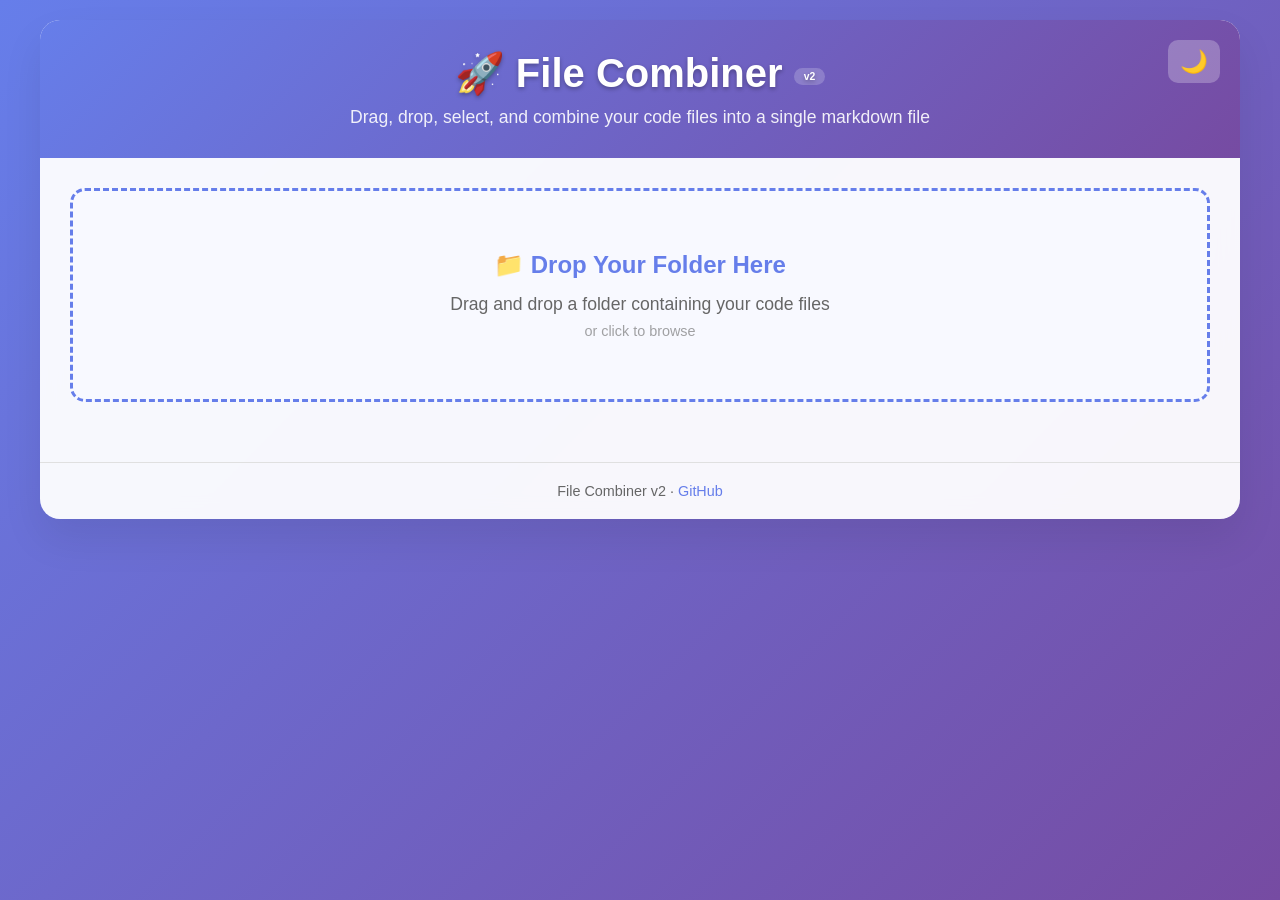
==== index.html @ 0b37ae36 "Enhance styles and accessibility improvements - Added a new CSS file (new.css) with a comprehensive " ====
<!DOCTYPE html>
<html lang="en" data-theme="light">
<head>
    <meta charset="UTF-8">
    <meta name="viewport" content="width=device-width, initial-scale=1.0">
    <title>File Combiner v2</title>
    <link rel="stylesheet" href="styles.css">
</head>
<body>
    <div class="container">
        <header class="header">
            <div class="header-row">
                <h1>🚀 File Combiner <span class="version-badge">v2</span></h1>
                <button type="button" class="theme-toggle" id="themeToggle" onclick="toggleTheme()" aria-label="Toggle dark mode">☀️</button>
            </div>
            <p>Drag, drop, select, and combine your code files into a single markdown file</p>
        </header>

        <main class="main-content">
            <section class="drop-zone" id="dropZone" role="region" aria-label="File drop zone">
                <h3>📁 Drop Your Folder Here</h3>
                <p>Drag and drop a folder containing your code files</p>
                <p class="drop-subtitle">or click to browse</p>
                <input type="file" id="folderInput" directory webkitdirectory multiple style="display:none;" aria-label="Select folder">
            </section>

            <section class="settings-panel hidden" id="settingsPanel" role="region" aria-label="Exclusion settings">
                <h3>🚫 Exclude Patterns</h3>
                <div class="exclude-presets">
                    <button type="button" class="btn btn-secondary btn-sm preset-btn" onclick="applyPreset('none',this)">None</button>
                    <button type="button" class="btn btn-secondary btn-sm preset-btn" onclick="applyPreset('minimal',this)">Minimal</button>
                    <button type="button" class="btn btn-secondary btn-sm preset-btn active-preset" onclick="applyPreset('standard',this)">Standard</button>
                    <button type="button" class="btn btn-secondary btn-sm preset-btn" onclick="applyPreset('aggressive',this)">Aggressive</button>
                </div>
                <div class="exclude-input-row">
                    <input type="text" id="excludeInput" placeholder="Add pattern (e.g. node_modules, *.log)" class="exclude-input" aria-label="Add exclude pattern">
                    <button type="button" class="btn btn-primary btn-sm" onclick="addExcludePattern()">+ Add</button>
                </div>
                <div class="exclude-tags" id="excludeTags"></div>
                <div class="exclude-info" id="excludeInfo"></div>
                <div class="max-file-size-row">
                    <label for="maxFileSize">Max file size:</label>
                    <select id="maxFileSize" onchange="onMaxSizeChange()">
                        <option value="0">No limit</option>
                        <option value="51200">50 KB</option>
                        <option value="102400">100 KB</option>
                        <option value="524288" selected>512 KB</option>
                        <option value="1048576">1 MB</option>
                        <option value="5242880">5 MB</option>
                        <option value="10485760">10 MB</option>
                    </select>
                </div>
            </section>

            <section class="stats hidden" id="stats" role="region" aria-label="File statistics">
                <div class="stat-item"><div class="stat-number" id="totalFiles">0</div><div class="stat-label">Total Files</div></div>
                <div class="stat-item"><div class="stat-number" id="selectedFiles">0</div><div class="stat-label">Selected</div></div>
                <div class="stat-item"><div class="stat-number" id="totalSize">0 B</div><div class="stat-label">Selected Size</div></div>
                <div class="stat-item"><div class="stat-number" id="excludedCount">0</div><div class="stat-label">Excluded</div></div>
            </section>

            <section class="lang-section hidden" id="languageBreakdown" role="region" aria-label="Language breakdown">
                <h3>📊 Language Breakdown</h3>
                <div id="languageBars"></div>
            </section>

            <div class="search-wrapper hidden" id="searchWrapper">
                <input type="text" id="searchInput" placeholder="🔍 Search files..." class="search-input" oninput="searchFiles()" aria-label="Search files">
            </div>

            <section class="file-list hidden" id="fileList" role="region" aria-label="File list">
                <h3>📋 Select Files to Combine</h3>
                <div class="controls">
                    <button type="button" class="btn btn-secondary" onclick="selectAll()">Select All</button>
                    <button type="button" class="btn btn-secondary" onclick="selectNone()">Select None</button>
                    <button type="button" class="btn btn-secondary" onclick="selectCodeFiles()">Code Files</button>
                    <button type="button" class="btn btn-secondary" onclick="filterFiles('components')">🧩 Components</button>
                    <button type="button" class="btn btn-secondary" onclick="filterFiles('styles')">🎨 Styles</button>
                    <button type="button" class="btn btn-secondary" onclick="filterFiles('config')">⚙️ Config</button>
                    <button type="button" class="btn btn-secondary" onclick="filterFiles('all')">📂 All</button>
                </div>
                <div id="fileItems" role="list"></div>
            </section>

            <div class="controls hidden" id="actionControls">
                <button type="button" class="btn btn-primary" onclick="combineFiles()">🔗 Combine Files</button>
                <button type="button" class="btn btn-secondary" onclick="downloadMarkdown()">💾 .md</button>
                <button type="button" class="btn btn-secondary" onclick="downloadText()">📄 .txt</button>
                <button type="button" class="btn btn-secondary" onclick="reset()">🔄 Reset</button>
                <label class="btn btn-secondary checkbox-btn"><input type="checkbox" id="useCodeBlocks" checked> 📝 Code Blocks</label>
                <label class="btn btn-secondary checkbox-btn"><input type="checkbox" id="includeTree"> 🌳 Tree</label>
                <button type="button" class="btn btn-secondary" onclick="addPromptTemplate()">🤖 AI Prompt</button>
                <button type="button" class="btn btn-secondary" onclick="addProjectContext()">📊 Context</button>
                <button type="button" class="btn btn-secondary" onclick="openPathSelector()">📋 Paste Paths</button>
                <button type="button" class="btn btn-secondary" id="minifyBtn" onclick="toggleMinifyFiles()">📦 Minify</button>
            </div>

            <section class="output-section hidden" id="outputSection" role="region" aria-label="Combined output">
                <h3>📄 Combined Output</h3>
                <div class="controls" style="margin-bottom:15px;">
                    <button type="button" class="btn btn-primary" onclick="copyToClipboard()">📋 Copy</button>
                    <button type="button" class="btn btn-secondary" onclick="addCustomPrompt()">✏️ Custom Prompt</button>
                    <select id="tokenLimitSelect" onchange="updateTokenDisplay()" class="token-select" aria-label="Token limit">
                        <option value="0">No Limit</option>
                        <option value="4096">GPT-3.5 (4K)</option>
                        <option value="16384">GPT-3.5-16K</option>
                        <option value="8192">GPT-4 (8K)</option>
                        <option value="128000" selected>GPT-4 Turbo (128K)</option>
                        <option value="200000">Claude 3.5 (200K)</option>
                        <option value="1000000">Gemini 1.5 (1M)</option>
                    </select>
                </div>
                <textarea class="output-textarea" id="outputTextarea" placeholder="Combined files will appear here..."></textarea>
                <div id="tokenCounter" class="token-counter" style="display:none;">
                    <div class="token-info"><span id="tokenCount">0</span> / <span id="tokenLimit">128,000</span> tokens</div>
                    <div class="token-bar-track"><div class="token-bar-fill safe" id="tokenProgress"></div></div>
                    <div class="token-warning hidden" id="tokenWarning">⚠️ Content exceeds token limit!</div>
                </div>
            </section>
        </main>

        <footer class="footer">
            <p>File Combiner v2 &middot; <a href="https://github.com/Manan-49/file-combiner" target="_blank" rel="noopener">GitHub</a></p>
        </footer>
    </div>

    <div class="modal-overlay hidden" id="previewModal" role="dialog" aria-modal="true">
        <div class="modal-content">
            <div class="modal-header">
                <h3 id="previewFileName">Preview</h3>
                <button type="button" class="modal-close" onclick="closePreviewModal()">&times;</button>
            </div>
            <pre class="modal-body" id="previewContent"></pre>
        </div>
    </div>

    <div class="modal-overlay hidden" id="promptModal" role="dialog" aria-modal="true">
        <div class="modal-content modal-sm">
            <div class="modal-header">
                <h3>🤖 AI Prompt Templates</h3>
                <button type="button" class="modal-close" onclick="closePromptModal()">&times;</button>
            </div>
            <div class="modal-body-buttons" id="promptButtons"></div>
        </div>
    </div>

    <!-- Path Selector Modal -->
    <div class="modal-overlay hidden" id="pathModal" role="dialog" aria-modal="true">
        <div class="modal-content">
            <div class="modal-header">
                <h3>📋 Paste File Paths</h3>
                <button type="button" class="modal-close" onclick="closePathModal()">&times;</button>
            </div>
            <p class="path-modal-desc">Paste file paths (one per line) to auto-select matching files from your loaded folder.</p>
            <textarea class="path-textarea" id="pathTextarea" placeholder="app/api/checkout/route.ts
app/api/cart/route.ts
app/api/orders/route.ts
app/api/products/[id]/route.ts"></textarea>
            <div class="path-modal-actions">
                <button type="button" class="btn btn-primary" onclick="matchAndSelectPaths()">✅ Match & Select</button>
                <button type="button" class="btn btn-secondary" onclick="matchAndSelectPaths(true)">➕ Add to Selection</button>
                <button type="button" class="btn btn-secondary" onclick="closePathModal()">Cancel</button>
            </div>
            <div class="path-results hidden" id="pathResults"></div>
        </div>
    </div>

    <div id="toastContainer" class="toast-container"></div>
    <script src="script.js"></script>
</body>
</html>
---- styles.css ----
* { margin: 0; padding: 0; box-sizing: border-box; }

:root {
    --bg-gradient: linear-gradient(135deg, #667eea 0%, #764ba2 100%);
    --bg-container: rgba(255,255,255,0.95);
    --bg-card: #f8f9ff;
    --bg-item: #fff;
    --bg-input: #fff;
    --text-primary: #333;
    --text-secondary: #666;
    --accent: #667eea;
    --accent2: #764ba2;
    --border: #e0e0e0;
    --shadow: rgba(0,0,0,0.08);
    --shadow-hover: rgba(102,126,234,0.15);
    --btn-sec-bg: #f1f3f4;
    --btn-sec-text: #333;
    --header-gradient: linear-gradient(135deg, #667eea 0%, #764ba2 100%);
}

[data-theme="dark"] {
    --bg-gradient: linear-gradient(135deg, #0f0c29 0%, #302b63 50%, #24243e 100%);
    --bg-container: rgba(25,25,45,0.95);
    --bg-card: #1e1e3a;
    --bg-item: #2a2a4a;
    --bg-input: #2a2a4a;
    --text-primary: #e0e0e0;
    --text-secondary: #aaa;
    --accent: #8b9cf7;
    --accent2: #b07cd8;
    --border: #3a3a5a;
    --shadow: rgba(0,0,0,0.25);
    --shadow-hover: rgba(139,156,247,0.2);
    --btn-sec-bg: #2a2a4a;
    --btn-sec-text: #ccc;
    --header-gradient: linear-gradient(135deg, #667eea 0%, #764ba2 100%);
}

body {
    font-family: 'Segoe UI', Tahoma, Geneva, Verdana, sans-serif;
    background: var(--bg-gradient);
    min-height: 100vh;
    padding: 20px;
    color: var(--text-primary);
}

/* Container */
.container {
    max-width: 1200px;
    margin: 0 auto;
    background: var(--bg-container);
    backdrop-filter: blur(10px);
    border-radius: 20px;
    box-shadow: 0 20px 40px var(--shadow);
    overflow: hidden;
}

/* Header */
.header {
    background: var(--header-gradient);
    color: #fff;
    padding: 30px;
    text-align: center;
    position: relative;
}
.header h1 { font-size: 2.5rem; margin-bottom: 10px; text-shadow: 0 2px 4px rgba(0,0,0,0.3); }
.header p { opacity: 0.9; font-size: 1.1rem; }
.header-row { display: flex; align-items: center; justify-content: center; gap: 15px; }
.version-badge {
    font-size: 0.65rem; background: rgba(255,255,255,0.2); padding: 3px 10px;
    border-radius: 20px; vertical-align: middle; font-weight: 700;
}
.theme-toggle {
    position: absolute; top: 20px; right: 20px;
    background: rgba(255,255,255,0.25); border: none; font-size: 1.4rem;
    color: #fff; cursor: pointer; padding: 8px 12px; border-radius: 10px;
    transition: all 0.3s ease;
}
.theme-toggle:hover { background: rgba(255,255,255,0.4); transform: scale(1.05); }

/* Main */
.main-content { padding: 30px; }

/* Drop Zone */
.drop-zone {
    border: 3px dashed var(--accent);
    border-radius: 15px;
    padding: 60px 20px;
    text-align: center;
    margin-bottom: 30px;
    transition: all 0.3s ease;
    background: var(--bg-card);
    cursor: pointer;
}
.drop-zone:hover { border-color: var(--accent2); transform: scale(1.01); }
.drop-zone.dragover {
    border-color: var(--accent2);
    background: linear-gradient(45deg, rgba(102,126,234,0.15), rgba(118,75,162,0.15));
    transform: scale(1.02);
}
.drop-zone h3 { font-size: 1.5rem; color: var(--accent); margin-bottom: 15px; }
.drop-zone p { color: var(--text-secondary); font-size: 1.1rem; }
.drop-subtitle { font-size: 0.9rem !important; margin-top: 8px; opacity: 0.6; }

/* Settings Panel */
.settings-panel {
    background: var(--bg-card); border-radius: 15px;
    padding: 20px; margin-bottom: 20px;
}
.settings-panel h3 { color: var(--accent); margin-bottom: 15px; }
.exclude-presets { display: flex; gap: 8px; flex-wrap: wrap; margin-bottom: 12px; }
.exclude-input-row { display: flex; gap: 8px; margin-bottom: 12px; }
.exclude-input {
    flex: 1; padding: 10px 14px; border: 2px solid var(--border);
    border-radius: 8px; font-size: 0.95rem;
    background: var(--bg-input); color: var(--text-primary);
    transition: border-color 0.3s;
}
.exclude-input:focus { outline: none; border-color: var(--accent); }
.exclude-tags { display: flex; flex-wrap: wrap; gap: 6px; margin-bottom: 12px; min-height: 30px; }
.exclude-tag {
    display: inline-flex; align-items: center; gap: 4px;
    background: var(--bg-item); border: 1px solid var(--border);
    padding: 4px 10px; border-radius: 20px; font-size: 0.8rem;
    color: var(--text-secondary); transition: all 0.2s;
}
.exclude-tag button {
    background: none; border: none; cursor: pointer; font-size: 1rem;
    color: var(--text-secondary); padding: 0 2px; line-height: 1;
}
.exclude-tag button:hover { color: #e74c3c; }
.no-patterns { color: var(--text-secondary); font-size: 0.85rem; font-style: italic; }
.exclude-info { margin-bottom: 10px; }
.exclude-info details { font-size: 0.85rem; color: var(--text-secondary); }
.exclude-info summary { cursor: pointer; margin-bottom: 5px; font-weight: 600; }
.exclude-info ul { max-height: 200px; overflow-y: auto; padding-left: 20px; }
.exclude-info li { margin-bottom: 3px; }
.exclude-info code { font-size: 0.8rem; background: var(--bg-item); padding: 1px 5px; border-radius: 3px; }
.max-file-size-row {
    display: flex; align-items: center; gap: 10px;
    font-size: 0.95rem; color: var(--text-secondary);
}
.max-file-size-row select {
    padding: 6px 10px; border-radius: 8px; border: 2px solid var(--border);
    background: var(--bg-input); color: var(--text-primary); font-size: 0.9rem;
}
.active-preset { border-color: var(--accent) !important; background: rgba(102,126,234,0.15) !important; color: var(--accent) !important; }

/* Stats */
.stats { display: flex; gap: 15px; margin-bottom: 20px; flex-wrap: wrap; }
.stat-item {
    background: var(--bg-item); padding: 15px 20px; border-radius: 12px;
    box-shadow: 0 2px 10px var(--shadow); text-align: center; flex: 1; min-width: 100px;
}
.stat-number { font-size: 1.5rem; font-weight: bold; color: var(--accent); }
.stat-label { font-size: 0.85rem; color: var(--text-secondary); margin-top: 4px; }

/* Language Breakdown */
.lang-section {
    background: var(--bg-card); border-radius: 15px;
    padding: 20px; margin-bottom: 20px;
}
.lang-section h3 { color: var(--accent); margin-bottom: 15px; }
.lang-row { display: flex; align-items: center; gap: 10px; margin-bottom: 8px; }
.lang-name { width: 90px; font-size: 0.85rem; color: var(--text-secondary); text-align: right; font-weight: 500; }
.lang-track { flex: 1; height: 18px; background: var(--bg-item); border-radius: 9px; overflow: hidden; }
.lang-fill { height: 100%; border-radius: 9px; transition: width 0.6s ease; min-width: 3px; }
.lang-count { font-size: 0.8rem; color: var(--text-secondary); width: 85px; }

/* Search */
.search-wrapper { margin-bottom: 15px; }
.search-input {
    width: 100%; padding: 12px 16px; border: 2px solid var(--border);
    border-radius: 10px; font-size: 1rem;
    background: var(--bg-input); color: var(--text-primary);
    transition: border-color 0.3s, box-shadow 0.2s;
}
.search-input:focus {
    outline: none;
    border-color: var(--accent);
    box-shadow: 0 0 0 3px rgba(102, 126, 234, 0.2);
}

/* File List */
.file-list {
    background: var(--bg-card); border-radius: 15px;
    padding: 20px; margin-bottom: 20px;
    max-height: 450px; overflow-y: auto;
}
.file-list h3 { color: var(--accent); margin-bottom: 15px; font-size: 1.3rem; }
.file-item {
    display: flex; align-items: center; padding: 10px 14px; margin-bottom: 6px;
    background: var(--bg-item); border-radius: 10px;
    box-shadow: 0 2px 8px var(--shadow); transition: all 0.2s ease; cursor: pointer;
}
.file-item:hover { transform: translateY(-1px); box-shadow: 0 4px 15px var(--shadow-hover); }
.file-item:focus-within,
.file-item:focus-visible {
    box-shadow: 0 0 0 3px rgba(102, 126, 234, 0.3);
}
.file-item input[type="checkbox"] {
    margin-right: 10px; transform: scale(1.2); accent-color: var(--accent); cursor: pointer;
    flex-shrink: 0;
}
.file-path {
    flex: 1; font-family: 'Courier New', monospace; color: var(--text-primary);
    font-size: 0.9rem; cursor: pointer; word-break: break-all; line-height: 1.4;
}
.file-size {
    color: var(--text-secondary); font-size: 0.8rem;
    margin-left: 10px; white-space: nowrap; flex-shrink: 0;
}
.preview-btn {
    background: none; border: none; cursor: pointer; font-size: 1rem;
    padding: 4px 8px; border-radius: 6px; transition: background 0.2s;
    margin-left: 6px; flex-shrink: 0;
}
.preview-btn:hover { background: rgba(102,126,234,0.15); }

/* Buttons */
.controls { display: flex; gap: 10px; margin-bottom: 20px; flex-wrap: wrap; }
.btn {
    padding: 10px 20px; border: none; border-radius: 10px; cursor: pointer;
    font-size: 0.95rem; font-weight: 600; transition: all 0.2s ease;
    display: inline-flex; align-items: center; gap: 6px; text-align: center;
}
.btn:focus-visible,
.checkbox-btn:focus-visible,
.theme-toggle:focus-visible,
.modal-close:focus-visible,
.preview-btn:focus-visible {
    outline: 3px solid var(--accent);
    outline-offset: 2px;
}
.btn-sm { padding: 7px 14px; font-size: 0.85rem; }
.btn-primary { background: linear-gradient(135deg, #667eea, #764ba2); color: #fff; }
.btn-primary:hover { transform: translateY(-2px); box-shadow: 0 5px 15px rgba(102,126,234,0.4); }
.btn-secondary {
    background: var(--btn-sec-bg); color: var(--btn-sec-text);
    border: 2px solid var(--border);
}
.btn-secondary:hover { border-color: var(--accent); }
.checkbox-btn { cursor: pointer; }
.checkbox-btn input[type="checkbox"] { accent-color: var(--accent); cursor: pointer; }
.active-toggle { border-color: #4CAF50 !important; background: rgba(76,175,80,0.15) !important; }

/* Token Select */
.token-select {
    padding: 10px 14px; border: 2px solid var(--border); border-radius: 10px;
    background: var(--bg-input); color: var(--text-primary); font-size: 0.9rem; cursor: pointer;
}

/* Output */
.output-section { background: var(--bg-card); border-radius: 15px; padding: 20px; }
.output-section h3 { color: var(--accent); margin-bottom: 15px; font-size: 1.3rem; }
.output-textarea {
    width: 100%; min-height: 300px; padding: 15px;
    border: 2px solid var(--border); border-radius: 10px;
    font-family: 'Courier New', monospace; font-size: 0.9rem;
    background: var(--bg-input); color: var(--text-primary);
    resize: vertical; transition: border-color 0.3s, box-shadow 0.2s;
}
.output-textarea:focus {
    outline: none;
    border-color: var(--accent);
    box-shadow: 0 0 0 3px rgba(102, 126, 234, 0.2);
}

/* Token Counter */
.token-counter { margin-top: 15px; }
.token-info { font-size: 0.95rem; color: var(--text-secondary); margin-bottom: 8px; }
.token-info span { font-weight: bold; color: var(--accent); }
.token-bar-track { height: 10px; background: var(--bg-item); border-radius: 5px; overflow: hidden; }
.token-bar-fill { height: 100%; border-radius: 5px; transition: width 0.5s ease, background 0.3s; }
.token-bar-fill.safe { background: #4CAF50; }
.token-bar-fill.warning { background: #FF9800; }
.token-bar-fill.danger { background: #f44336; }
.token-warning { color: #f44336; font-size: 0.9rem; margin-top: 8px; font-weight: 600; }

/* Modals */
.modal-overlay {
    position: fixed; top: 0; left: 0; width: 100%; height: 100%;
    background: rgba(0,0,0,0.5); display: flex; align-items: center;
    justify-content: center; z-index: 1000; backdrop-filter: blur(4px);
}
.modal-content {
    background: var(--bg-container); border-radius: 15px; padding: 25px;
    max-width: 700px; width: 90%; max-height: 80vh; overflow-y: auto;
    box-shadow: 0 20px 40px rgba(0,0,0,0.3); animation: modalIn 0.3s ease;
}
.modal-sm { max-width: 500px; }
.modal-header { display: flex; justify-content: space-between; align-items: center; margin-bottom: 15px; }
.modal-header h3 { color: var(--accent); }
.modal-close {
    background: none; border: none; font-size: 1.8rem; cursor: pointer;
    color: var(--text-secondary); line-height: 1;
}
.modal-close:hover { color: var(--text-primary); }
.modal-body {
    font-family: 'Courier New', monospace; font-size: 0.85rem;
    background: var(--bg-item); padding: 15px; border-radius: 10px;
    overflow: auto; max-height: 60vh; white-space: pre-wrap; word-break: break-all;
    color: var(--text-primary);
}
.modal-body-buttons { display: flex; flex-direction: column; }
@keyframes modalIn {
    from { opacity: 0; transform: scale(0.9) translateY(20px); }
    to { opacity: 1; transform: scale(1) translateY(0); }
}

/* Footer */
.footer {
    text-align: center; padding: 20px; color: var(--text-secondary);
    font-size: 0.9rem; border-top: 1px solid var(--border);
}
.footer a { color: var(--accent); text-decoration: none; }
.footer a:hover { text-decoration: underline; }

/* Toast */
.toast-container {
    position: fixed; bottom: 20px; right: 20px; z-index: 2000;
    display: flex; flex-direction: column; gap: 8px;
}
.toast {
    padding: 12px 20px; border-radius: 10px; font-size: 0.95rem;
    font-weight: 500; color: #fff; opacity: 0;
    transform: translateX(100px); transition: all 0.3s ease;
    box-shadow: 0 4px 12px rgba(0,0,0,0.2);
}
.toast.show { opacity: 1; transform: translateX(0); }
.toast-success { background: #4CAF50; }
.toast-error { background: #f44336; }

/* Hidden */
.hidden { display: none !important; }

/* Scrollbar */
::-webkit-scrollbar { width: 8px; }
::-webkit-scrollbar-track { background: var(--bg-card); border-radius: 4px; }
::-webkit-scrollbar-thumb { background: var(--accent); border-radius: 4px; opacity: 0.7; }
::-webkit-scrollbar-thumb:hover { opacity: 1; }

/* Responsive */
@media (max-width: 768px) {
    body { padding: 10px; }
    .container { border-radius: 12px; }
    .header { padding: 20px; }
    .header h1 { font-size: 1.8rem; }
    .main-content { padding: 15px; }
    .drop-zone { padding: 40px 15px; }
    .btn { padding: 8px 14px; font-size: 0.85rem; }
    .file-list { max-height: 300px; }
    .theme-toggle { top: 15px; right: 15px; padding: 6px 10px; font-size: 1.2rem; }
}

@media (max-width: 480px) {
    .stats { flex-direction: column; }
    .stat-item { min-width: 100%; }
    .header h1 { font-size: 1.5rem; }
    .lang-name { width: 60px; font-size: 0.75rem; }
    .lang-count { width: 65px; font-size: 0.75rem; }
}

/* Path Selector Modal */
.path-modal-desc {
    color: var(--text-secondary);
    font-size: 0.9rem;
    margin-bottom: 12px;
    line-height: 1.5;
}

.path-textarea {
    width: 100%;
    min-height: 200px;
    padding: 12px;
    border: 2px solid var(--border);
    border-radius: 10px;
    font-family: 'Courier New', monospace;
    font-size: 0.85rem;
    background: var(--bg-input);
    color: var(--text-primary);
    resize: vertical;
    transition: border-color 0.3s, box-shadow 0.2s;
    margin-bottom: 15px;
}

.path-textarea:focus {
    outline: none;
    border-color: var(--accent);
    box-shadow: 0 0 0 3px rgba(102, 126, 234, 0.2);
}

.path-modal-actions {
    display: flex;
    gap: 10px;
    flex-wrap: wrap;
    margin-bottom: 15px;
}

.path-results {
    margin-top: 10px;
}

.path-summary {
    display: flex;
    gap: 15px;
    font-size: 0.95rem;
    font-weight: 600;
    margin-bottom: 10px;
}

.path-matched {
    color: #4CAF50;
}

.path-unmatched {
    color: #f44336;
}

.path-details {
    font-size: 0.85rem;
    color: var(--text-secondary);
}

.path-details summary {
    cursor: pointer;
    font-weight: 600;
    margin-bottom: 5px;
}

.path-details ul {
    max-height: 150px;
    overflow-y: auto;
    padding-left: 20px;
}

.path-details li {
    margin-bottom: 3px;
}

.path-details code {
    font-size: 0.8rem;
    background: var(--bg-item);
    padding: 1px 5px;
    border-radius: 3px;
}
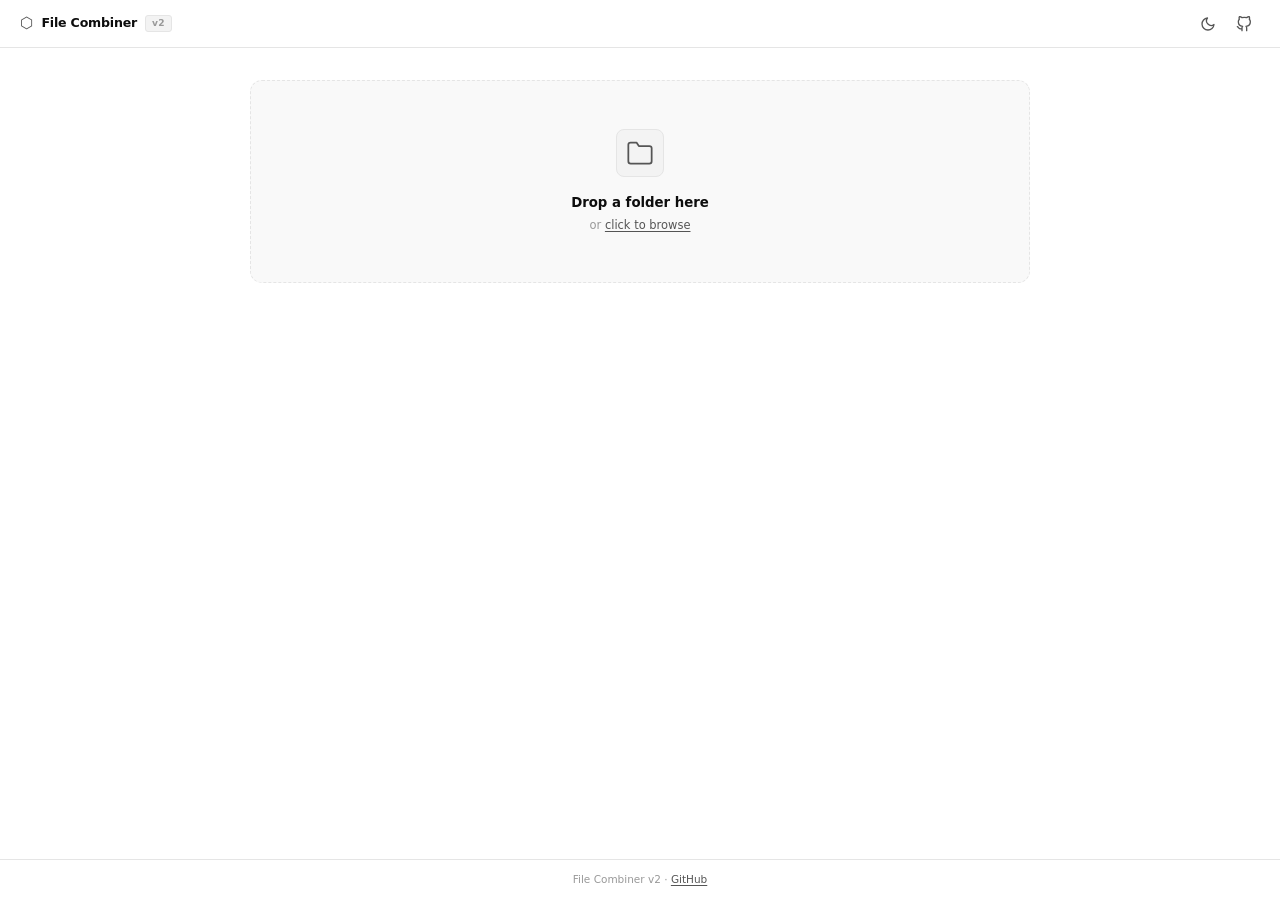
==== commit c842c677: "made many changes" ====
--- a/index.html
+++ b/index.html
@@ -1,171 +1,766 @@
-<!DOCTYPE html>
+<!doctype html>
 <html lang="en" data-theme="light">
-<head>
-    <meta charset="UTF-8">
-    <meta name="viewport" content="width=device-width, initial-scale=1.0">
-    <title>File Combiner v2</title>
-    <link rel="stylesheet" href="styles.css">
-</head>
-<body>
-    <div class="container">
-        <header class="header">
-            <div class="header-row">
-                <h1>🚀 File Combiner <span class="version-badge">v2</span></h1>
-                <button type="button" class="theme-toggle" id="themeToggle" onclick="toggleTheme()" aria-label="Toggle dark mode">☀️</button>
+  <head>
+    <meta charset="UTF-8" />
+    <meta name="viewport" content="width=device-width, initial-scale=1.0" />
+    <title>File Combiner</title>
+    <link rel="stylesheet" href="styles.css" />
+    <script>
+      (function () {
+        try {
+          const t = localStorage.getItem("fc-theme");
+          if (t) document.documentElement.setAttribute("data-theme", t);
+        } catch (e) {}
+      })();
+    </script>
+  </head>
+  <body>
+    <div class="app">
+      <!-- ── Top Bar ── -->
+      <header class="topbar">
+        <div class="topbar-left">
+          <span class="app-logo" aria-hidden="true">⬡</span>
+          <span class="app-name">File Combiner</span>
+          <span class="version-chip">v2</span>
+        </div>
+        <div class="topbar-right">
+          <button
+            type="button"
+            class="icon-btn"
+            id="themeToggle"
+            aria-label="Switch to dark mode"
+          >
+            <svg
+              id="iconMoon"
+              xmlns="http://www.w3.org/2000/svg"
+              width="16"
+              height="16"
+              viewBox="0 0 24 24"
+              fill="none"
+              stroke="currentColor"
+              stroke-width="2"
+              stroke-linecap="round"
+              stroke-linejoin="round"
+            >
+              <path d="M21 12.79A9 9 0 1 1 11.21 3 7 7 0 0 0 21 12.79z" />
+            </svg>
+            <svg
+              id="iconSun"
+              xmlns="http://www.w3.org/2000/svg"
+              width="16"
+              height="16"
+              viewBox="0 0 24 24"
+              fill="none"
+              stroke="currentColor"
+              stroke-width="2"
+              stroke-linecap="round"
+              stroke-linejoin="round"
+              class="hidden"
+            >
+              <circle cx="12" cy="12" r="5" />
+              <line x1="12" y1="1" x2="12" y2="3" />
+              <line x1="12" y1="21" x2="12" y2="23" />
+              <line x1="4.22" y1="4.22" x2="5.64" y2="5.64" />
+              <line x1="18.36" y1="18.36" x2="19.78" y2="19.78" />
+              <line x1="1" y1="12" x2="3" y2="12" />
+              <line x1="21" y1="12" x2="23" y2="12" />
+              <line x1="4.22" y1="19.78" x2="5.64" y2="18.36" />
+              <line x1="18.36" y1="5.64" x2="19.78" y2="4.22" />
+            </svg>
+          </button>
+          <a
+            href="https://github.com/Manan-49/file-combiner"
+            target="_blank"
+            rel="noopener noreferrer"
+            class="icon-btn"
+            aria-label="GitHub repository"
+          >
+            <svg
+              xmlns="http://www.w3.org/2000/svg"
+              width="16"
+              height="16"
+              viewBox="0 0 24 24"
+              fill="none"
+              stroke="currentColor"
+              stroke-width="2"
+              stroke-linecap="round"
+              stroke-linejoin="round"
+            >
+              <path
+                d="M9 19c-5 1.5-5-2.5-7-3m14 6v-3.87a3.37 3.37 0 0 0-.94-2.61c3.14-.35 6.44-1.54 6.44-7A5.44 5.44 0 0 0 20 4.77 5.07 5.07 0 0 0 19.91 1S18.73.65 16 2.48a13.38 13.38 0 0 0-7 0C6.27.65 5.09 1 5.09 1A5.07 5.07 0 0 0 5 4.77a5.44 5.44 0 0 0-1.5 3.78c0 5.42 3.3 6.61 6.44 7A3.37 3.37 0 0 0 9 18.13V22"
+              />
+            </svg>
+          </a>
+        </div>
+      </header>
+
+      <main class="main">
+        <!-- ── Drop Zone ── -->
+        <section
+          class="drop-zone"
+          id="dropZone"
+          role="region"
+          aria-label="File drop zone"
+          tabindex="0"
+        >
+          <input
+            type="file"
+            id="folderInput"
+            webkitdirectory
+            mozdirectory
+            directory
+            multiple
+            style="display: none"
+            aria-label="Select folder"
+          />
+          <div class="drop-icon" aria-hidden="true">
+            <svg
+              xmlns="http://www.w3.org/2000/svg"
+              width="28"
+              height="28"
+              viewBox="0 0 24 24"
+              fill="none"
+              stroke="currentColor"
+              stroke-width="1.5"
+              stroke-linecap="round"
+              stroke-linejoin="round"
+            >
+              <path
+                d="M22 19a2 2 0 0 1-2 2H4a2 2 0 0 1-2-2V5a2 2 0 0 1 2-2h5l2 3h9a2 2 0 0 1 2 2z"
+              />
+            </svg>
+          </div>
+          <p class="drop-title">Drop a folder here</p>
+          <p class="drop-sub">
+            or <span class="drop-link">click to browse</span>
+          </p>
+        </section>
+
+        <!-- ── Loading Progress ── -->
+        <div
+          class="load-progress hidden"
+          id="loadProgress"
+          role="status"
+          aria-label="Loading files"
+        >
+          <div class="load-progress-header">
+            <span class="load-progress-label" id="loadProgressLabel"
+              >Processing files…</span
+            >
+            <span class="load-progress-pct" id="loadProgressPct">0%</span>
+          </div>
+          <div class="progress-track">
+            <div
+              class="progress-fill"
+              id="progressFill"
+              style="width: 0%"
+            ></div>
+          </div>
+        </div>
+
+        <!-- ── Settings Panel ── -->
+        <section
+          class="panel hidden"
+          id="settingsPanel"
+          role="region"
+          aria-label="Exclusion settings"
+        >
+          <div
+            class="panel-header"
+            id="settingsPanelHeader"
+            role="button"
+            tabindex="0"
+            aria-expanded="true"
+            aria-controls="settingsPanelBody"
+          >
+            <span class="panel-title">Exclude Patterns</span>
+            <svg
+              class="chevron"
+              xmlns="http://www.w3.org/2000/svg"
+              width="14"
+              height="14"
+              viewBox="0 0 24 24"
+              fill="none"
+              stroke="currentColor"
+              stroke-width="2.5"
+              stroke-linecap="round"
+              stroke-linejoin="round"
+            >
+              <polyline points="6 9 12 15 18 9" />
+            </svg>
+          </div>
+          <div class="panel-body" id="settingsPanelBody">
+            <div class="preset-row">
+              <span class="row-label">Preset</span>
+              <div class="chip-group" id="presetChips">
+                <button type="button" class="chip" data-preset="none">
+                  None
+                </button>
+                <button type="button" class="chip" data-preset="minimal">
+                  Minimal
+                </button>
+                <button
+                  type="button"
+                  class="chip chip-active"
+                  data-preset="standard"
+                >
+                  Standard
+                </button>
+                <button type="button" class="chip" data-preset="aggressive">
+                  Aggressive
+                </button>
+              </div>
             </div>
-            <p>Drag, drop, select, and combine your code files into a single markdown file</p>
-        </header>
-
-        <main class="main-content">
-            <section class="drop-zone" id="dropZone" role="region" aria-label="File drop zone">
-                <h3>📁 Drop Your Folder Here</h3>
-                <p>Drag and drop a folder containing your code files</p>
-                <p class="drop-subtitle">or click to browse</p>
-                <input type="file" id="folderInput" directory webkitdirectory multiple style="display:none;" aria-label="Select folder">
-            </section>
-
-            <section class="settings-panel hidden" id="settingsPanel" role="region" aria-label="Exclusion settings">
-                <h3>🚫 Exclude Patterns</h3>
-                <div class="exclude-presets">
-                    <button type="button" class="btn btn-secondary btn-sm preset-btn" onclick="applyPreset('none',this)">None</button>
-                    <button type="button" class="btn btn-secondary btn-sm preset-btn" onclick="applyPreset('minimal',this)">Minimal</button>
-                    <button type="button" class="btn btn-secondary btn-sm preset-btn active-preset" onclick="applyPreset('standard',this)">Standard</button>
-                    <button type="button" class="btn btn-secondary btn-sm preset-btn" onclick="applyPreset('aggressive',this)">Aggressive</button>
+
+            <div class="input-row">
+              <input
+                type="text"
+                id="excludeInput"
+                class="input"
+                placeholder="Add pattern, e.g. *.log or build"
+                aria-label="Add exclude pattern"
+              />
+              <button type="button" class="btn btn-sm" id="addExcludeBtn">
+                Add
+              </button>
+            </div>
+
+            <div class="tag-list" id="excludeTags"></div>
+            <div class="exclude-info" id="excludeInfo"></div>
+
+            <div class="row-inline">
+              <label for="maxFileSize" class="row-label">Max file size</label>
+              <select
+                id="maxFileSize"
+                class="select"
+                aria-label="Maximum file size"
+              >
+                <option value="0">No limit</option>
+                <option value="51200">50 KB</option>
+                <option value="102400">100 KB</option>
+                <option value="524288" selected>512 KB</option>
+                <option value="1048576">1 MB</option>
+                <option value="5242880">5 MB</option>
+                <option value="10485760">10 MB</option>
+              </select>
+            </div>
+          </div>
+        </section>
+
+        <!-- ── Stats ── -->
+        <div
+          class="stats-row hidden"
+          id="stats"
+          role="region"
+          aria-label="File statistics"
+        >
+          <div class="stat-card">
+            <span class="stat-value" id="totalFiles">0</span>
+            <span class="stat-label">Total</span>
+          </div>
+          <div class="stat-card">
+            <span class="stat-value" id="selectedFiles">0</span>
+            <span class="stat-label">Selected</span>
+          </div>
+          <div class="stat-card">
+            <span class="stat-value" id="totalSize">0 B</span>
+            <span class="stat-label">Size</span>
+          </div>
+          <div class="stat-card">
+            <span class="stat-value" id="excludedCount">0</span>
+            <span class="stat-label">Excluded</span>
+          </div>
+        </div>
+
+        <!-- ── Language Breakdown ── -->
+        <section
+          class="panel hidden"
+          id="languageBreakdown"
+          role="region"
+          aria-label="Language breakdown"
+        >
+          <div
+            class="panel-header"
+            id="langPanelHeader"
+            role="button"
+            tabindex="0"
+            aria-expanded="true"
+            aria-controls="langPanelBody"
+          >
+            <span class="panel-title">Language Breakdown</span>
+            <svg
+              class="chevron"
+              xmlns="http://www.w3.org/2000/svg"
+              width="14"
+              height="14"
+              viewBox="0 0 24 24"
+              fill="none"
+              stroke="currentColor"
+              stroke-width="2.5"
+              stroke-linecap="round"
+              stroke-linejoin="round"
+            >
+              <polyline points="6 9 12 15 18 9" />
+            </svg>
+          </div>
+          <div class="panel-body" id="langPanelBody">
+            <div id="languageBars"></div>
+          </div>
+        </section>
+
+        <!-- ── Search ── -->
+        <div class="search-wrap hidden" id="searchWrapper">
+          <div class="search-inner">
+            <svg
+              class="search-icon"
+              xmlns="http://www.w3.org/2000/svg"
+              width="14"
+              height="14"
+              viewBox="0 0 24 24"
+              fill="none"
+              stroke="currentColor"
+              stroke-width="2.5"
+              stroke-linecap="round"
+              stroke-linejoin="round"
+            >
+              <circle cx="11" cy="11" r="8" />
+              <line x1="21" y1="21" x2="16.65" y2="16.65" />
+            </svg>
+            <input
+              type="text"
+              id="searchInput"
+              class="search-input"
+              placeholder="Search files…"
+              aria-label="Search files"
+              autocomplete="off"
+            />
+            <button
+              type="button"
+              class="search-clear hidden"
+              id="searchClear"
+              aria-label="Clear search"
+            >
+              <svg
+                xmlns="http://www.w3.org/2000/svg"
+                width="12"
+                height="12"
+                viewBox="0 0 24 24"
+                fill="none"
+                stroke="currentColor"
+                stroke-width="2.5"
+                stroke-linecap="round"
+                stroke-linejoin="round"
+              >
+                <line x1="18" y1="6" x2="6" y2="18" />
+                <line x1="6" y1="6" x2="18" y2="18" />
+              </svg>
+            </button>
+          </div>
+        </div>
+
+        <!-- ── File List ── -->
+        <section
+          class="panel file-panel hidden"
+          id="fileList"
+          role="region"
+          aria-label="File list"
+        >
+          <div class="file-panel-header">
+            <span class="panel-title">Files</span>
+            <div class="file-toolbar">
+              <div class="btn-group">
+                <button type="button" class="btn btn-xs" id="selectAllBtn">
+                  All
+                </button>
+                <button type="button" class="btn btn-xs" id="selectNoneBtn">
+                  None
+                </button>
+                <button type="button" class="btn btn-xs" id="selectCodeBtn">
+                  Code
+                </button>
+              </div>
+              <div class="btn-group filter-group">
+                <button
+                  type="button"
+                  class="btn btn-xs chip-active"
+                  data-filter="all"
+                >
+                  All
+                </button>
+                <button
+                  type="button"
+                  class="btn btn-xs"
+                  data-filter="components"
+                >
+                  Components
+                </button>
+                <button type="button" class="btn btn-xs" data-filter="styles">
+                  Styles
+                </button>
+                <button type="button" class="btn btn-xs" data-filter="config">
+                  Config
+                </button>
+              </div>
+            </div>
+          </div>
+          <div class="file-list-body" id="fileItems" role="list">
+            <div class="empty-state hidden" id="fileEmptyState">
+              No files match your search.
+            </div>
+          </div>
+        </section>
+
+        <!-- ── Action Bar ── -->
+        <div class="action-bar hidden" id="actionControls">
+          <div class="action-bar-primary">
+            <button type="button" class="btn btn-primary" id="combineBtn">
+              Combine Files
+            </button>
+            <label class="toggle-label">
+              <input type="checkbox" id="useCodeBlocks" checked />
+              Code blocks
+            </label>
+            <label class="toggle-label">
+              <input type="checkbox" id="includeTree" />
+              File tree
+            </label>
+            <button type="button" class="btn btn-ghost btn-sm" id="minifyBtn">
+              Minify: <span id="minifyState">Off</span>
+            </button>
+          </div>
+          <div class="action-bar-secondary">
+            <button
+              type="button"
+              class="btn btn-ghost btn-sm"
+              id="downloadMdBtn"
+            >
+              Export .md
+            </button>
+            <button
+              type="button"
+              class="btn btn-ghost btn-sm"
+              id="downloadTxtBtn"
+            >
+              Export .txt
+            </button>
+            <button
+              type="button"
+              class="btn btn-ghost btn-sm"
+              id="promptTemplateBtn"
+            >
+              AI Prompt
+            </button>
+            <button
+              type="button"
+              class="btn btn-ghost btn-sm"
+              id="projectContextBtn"
+            >
+              Context
+            </button>
+            <button
+              type="button"
+              class="btn btn-ghost btn-sm"
+              id="pastePathsBtn"
+            >
+              Paste Paths
+            </button>
+            <button
+              type="button"
+              class="btn btn-ghost btn-sm danger-hover"
+              id="resetBtn"
+            >
+              Reset
+            </button>
+          </div>
+        </div>
+
+        <!-- ── Output Section ── -->
+        <section
+          class="panel hidden"
+          id="outputSection"
+          role="region"
+          aria-label="Combined output"
+        >
+          <div class="output-header">
+            <span class="panel-title">Output</span>
+            <div class="output-header-right">
+              <select
+                id="tokenLimitSelect"
+                class="select select-sm"
+                aria-label="Token limit"
+              >
+                <option value="0">No token limit</option>
+                <option value="4096">GPT-3.5 (4K)</option>
+                <option value="16384">GPT-3.5-16K</option>
+                <option value="8192">GPT-4 (8K)</option>
+                <option value="128000" selected>GPT-4 Turbo (128K)</option>
+                <option value="200000">Claude 3.5 (200K)</option>
+                <option value="1000000">Gemini 1.5 (1M)</option>
+              </select>
+              <button type="button" class="btn btn-sm" id="copyBtn">
+                Copy
+              </button>
+              <button
+                type="button"
+                class="btn btn-ghost btn-sm"
+                id="customPromptBtn"
+              >
+                + Prompt
+              </button>
+            </div>
+          </div>
+
+          <textarea
+            class="output-textarea"
+            id="outputTextarea"
+            placeholder="Combined output will appear here…"
+            aria-label="Combined output"
+            spellcheck="false"
+          ></textarea>
+
+          <div id="tokenCounter" class="token-counter hidden">
+            <div class="token-row">
+              <span id="tokenCount" class="token-count">0</span>
+              <span class="token-sep"
+                >/ <span id="tokenLimit">128,000</span> tokens</span
+              >
+              <div class="token-bar-wrap">
+                <div class="token-bar-track">
+                  <div class="token-bar-fill" id="tokenProgress"></div>
                 </div>
-                <div class="exclude-input-row">
-                    <input type="text" id="excludeInput" placeholder="Add pattern (e.g. node_modules, *.log)" class="exclude-input" aria-label="Add exclude pattern">
-                    <button type="button" class="btn btn-primary btn-sm" onclick="addExcludePattern()">+ Add</button>
-                </div>
-                <div class="exclude-tags" id="excludeTags"></div>
-                <div class="exclude-info" id="excludeInfo"></div>
-                <div class="max-file-size-row">
-                    <label for="maxFileSize">Max file size:</label>
-                    <select id="maxFileSize" onchange="onMaxSizeChange()">
-                        <option value="0">No limit</option>
-                        <option value="51200">50 KB</option>
-                        <option value="102400">100 KB</option>
-                        <option value="524288" selected>512 KB</option>
-                        <option value="1048576">1 MB</option>
-                        <option value="5242880">5 MB</option>
-                        <option value="10485760">10 MB</option>
-                    </select>
-                </div>
-            </section>
-
-            <section class="stats hidden" id="stats" role="region" aria-label="File statistics">
-                <div class="stat-item"><div class="stat-number" id="totalFiles">0</div><div class="stat-label">Total Files</div></div>
-                <div class="stat-item"><div class="stat-number" id="selectedFiles">0</div><div class="stat-label">Selected</div></div>
-                <div class="stat-item"><div class="stat-number" id="totalSize">0 B</div><div class="stat-label">Selected Size</div></div>
-                <div class="stat-item"><div class="stat-number" id="excludedCount">0</div><div class="stat-label">Excluded</div></div>
-            </section>
-
-            <section class="lang-section hidden" id="languageBreakdown" role="region" aria-label="Language breakdown">
-                <h3>📊 Language Breakdown</h3>
-                <div id="languageBars"></div>
-            </section>
-
-            <div class="search-wrapper hidden" id="searchWrapper">
-                <input type="text" id="searchInput" placeholder="🔍 Search files..." class="search-input" oninput="searchFiles()" aria-label="Search files">
+              </div>
             </div>
-
-            <section class="file-list hidden" id="fileList" role="region" aria-label="File list">
-                <h3>📋 Select Files to Combine</h3>
-                <div class="controls">
-                    <button type="button" class="btn btn-secondary" onclick="selectAll()">Select All</button>
-                    <button type="button" class="btn btn-secondary" onclick="selectNone()">Select None</button>
-                    <button type="button" class="btn btn-secondary" onclick="selectCodeFiles()">Code Files</button>
-                    <button type="button" class="btn btn-secondary" onclick="filterFiles('components')">🧩 Components</button>
-                    <button type="button" class="btn btn-secondary" onclick="filterFiles('styles')">🎨 Styles</button>
-                    <button type="button" class="btn btn-secondary" onclick="filterFiles('config')">⚙️ Config</button>
-                    <button type="button" class="btn btn-secondary" onclick="filterFiles('all')">📂 All</button>
-                </div>
-                <div id="fileItems" role="list"></div>
-            </section>
-
-            <div class="controls hidden" id="actionControls">
-                <button type="button" class="btn btn-primary" onclick="combineFiles()">🔗 Combine Files</button>
-                <button type="button" class="btn btn-secondary" onclick="downloadMarkdown()">💾 .md</button>
-                <button type="button" class="btn btn-secondary" onclick="downloadText()">📄 .txt</button>
-                <button type="button" class="btn btn-secondary" onclick="reset()">🔄 Reset</button>
-                <label class="btn btn-secondary checkbox-btn"><input type="checkbox" id="useCodeBlocks" checked> 📝 Code Blocks</label>
-                <label class="btn btn-secondary checkbox-btn"><input type="checkbox" id="includeTree"> 🌳 Tree</label>
-                <button type="button" class="btn btn-secondary" onclick="addPromptTemplate()">🤖 AI Prompt</button>
-                <button type="button" class="btn btn-secondary" onclick="addProjectContext()">📊 Context</button>
-                <button type="button" class="btn btn-secondary" onclick="openPathSelector()">📋 Paste Paths</button>
-                <button type="button" class="btn btn-secondary" id="minifyBtn" onclick="toggleMinifyFiles()">📦 Minify</button>
-            </div>
-
-            <section class="output-section hidden" id="outputSection" role="region" aria-label="Combined output">
-                <h3>📄 Combined Output</h3>
-                <div class="controls" style="margin-bottom:15px;">
-                    <button type="button" class="btn btn-primary" onclick="copyToClipboard()">📋 Copy</button>
-                    <button type="button" class="btn btn-secondary" onclick="addCustomPrompt()">✏️ Custom Prompt</button>
-                    <select id="tokenLimitSelect" onchange="updateTokenDisplay()" class="token-select" aria-label="Token limit">
-                        <option value="0">No Limit</option>
-                        <option value="4096">GPT-3.5 (4K)</option>
-                        <option value="16384">GPT-3.5-16K</option>
-                        <option value="8192">GPT-4 (8K)</option>
-                        <option value="128000" selected>GPT-4 Turbo (128K)</option>
-                        <option value="200000">Claude 3.5 (200K)</option>
-                        <option value="1000000">Gemini 1.5 (1M)</option>
-                    </select>
-                </div>
-                <textarea class="output-textarea" id="outputTextarea" placeholder="Combined files will appear here..."></textarea>
-                <div id="tokenCounter" class="token-counter" style="display:none;">
-                    <div class="token-info"><span id="tokenCount">0</span> / <span id="tokenLimit">128,000</span> tokens</div>
-                    <div class="token-bar-track"><div class="token-bar-fill safe" id="tokenProgress"></div></div>
-                    <div class="token-warning hidden" id="tokenWarning">⚠️ Content exceeds token limit!</div>
-                </div>
-            </section>
-        </main>
-
-        <footer class="footer">
-            <p>File Combiner v2 &middot; <a href="https://github.com/Manan-49/file-combiner" target="_blank" rel="noopener">GitHub</a></p>
-        </footer>
+            <p class="token-warning hidden" id="tokenWarning">
+              Exceeds token limit
+            </p>
+          </div>
+        </section>
+      </main>
+
+      <footer class="footer">
+        File Combiner v2 &middot;
+        <a
+          href="https://github.com/Manan-49/file-combiner"
+          target="_blank"
+          rel="noopener noreferrer"
+          >GitHub</a
+        >
+      </footer>
     </div>
 
-    <div class="modal-overlay hidden" id="previewModal" role="dialog" aria-modal="true">
-        <div class="modal-content">
-            <div class="modal-header">
-                <h3 id="previewFileName">Preview</h3>
-                <button type="button" class="modal-close" onclick="closePreviewModal()">&times;</button>
-            </div>
-            <pre class="modal-body" id="previewContent"></pre>
-        </div>
+    <!-- ── Preview Modal ── -->
+    <div
+      class="modal-overlay hidden"
+      id="previewModal"
+      role="dialog"
+      aria-modal="true"
+      aria-labelledby="previewFileName"
+    >
+      <div class="modal modal-lg">
+        <div class="modal-header">
+          <span class="modal-title" id="previewFileName">Preview</span>
+          <button
+            type="button"
+            class="icon-btn"
+            id="closePreviewBtn"
+            aria-label="Close"
+          >
+            <svg
+              xmlns="http://www.w3.org/2000/svg"
+              width="16"
+              height="16"
+              viewBox="0 0 24 24"
+              fill="none"
+              stroke="currentColor"
+              stroke-width="2.5"
+              stroke-linecap="round"
+              stroke-linejoin="round"
+            >
+              <line x1="18" y1="6" x2="6" y2="18" />
+              <line x1="6" y1="6" x2="18" y2="18" />
+            </svg>
+          </button>
+        </div>
+        <pre class="modal-code" id="previewContent"></pre>
+        <div class="notice hidden" id="previewTruncated">
+          Preview truncated at 50,000 characters — full content included when
+          combining.
+        </div>
+      </div>
     </div>
 
-    <div class="modal-overlay hidden" id="promptModal" role="dialog" aria-modal="true">
-        <div class="modal-content modal-sm">
-            <div class="modal-header">
-                <h3>🤖 AI Prompt Templates</h3>
-                <button type="button" class="modal-close" onclick="closePromptModal()">&times;</button>
-            </div>
-            <div class="modal-body-buttons" id="promptButtons"></div>
-        </div>
+    <!-- ── AI Prompt Modal ── -->
+    <div
+      class="modal-overlay hidden"
+      id="promptModal"
+      role="dialog"
+      aria-modal="true"
+      aria-labelledby="promptModalTitle"
+    >
+      <div class="modal modal-sm">
+        <div class="modal-header">
+          <span class="modal-title" id="promptModalTitle"
+            >AI Prompt Templates</span
+          >
+          <button
+            type="button"
+            class="icon-btn"
+            id="closePromptBtn"
+            aria-label="Close"
+          >
+            <svg
+              xmlns="http://www.w3.org/2000/svg"
+              width="16"
+              height="16"
+              viewBox="0 0 24 24"
+              fill="none"
+              stroke="currentColor"
+              stroke-width="2.5"
+              stroke-linecap="round"
+              stroke-linejoin="round"
+            >
+              <line x1="18" y1="6" x2="6" y2="18" />
+              <line x1="6" y1="6" x2="18" y2="18" />
+            </svg>
+          </button>
+        </div>
+        <p class="modal-desc">Select a template to prepend to your output.</p>
+        <div class="prompt-list" id="promptButtons"></div>
+      </div>
     </div>
 
-    <!-- Path Selector Modal -->
-    <div class="modal-overlay hidden" id="pathModal" role="dialog" aria-modal="true">
-        <div class="modal-content">
-            <div class="modal-header">
-                <h3>📋 Paste File Paths</h3>
-                <button type="button" class="modal-close" onclick="closePathModal()">&times;</button>
-            </div>
-            <p class="path-modal-desc">Paste file paths (one per line) to auto-select matching files from your loaded folder.</p>
-            <textarea class="path-textarea" id="pathTextarea" placeholder="app/api/checkout/route.ts
-app/api/cart/route.ts
-app/api/orders/route.ts
-app/api/products/[id]/route.ts"></textarea>
-            <div class="path-modal-actions">
-                <button type="button" class="btn btn-primary" onclick="matchAndSelectPaths()">✅ Match & Select</button>
-                <button type="button" class="btn btn-secondary" onclick="matchAndSelectPaths(true)">➕ Add to Selection</button>
-                <button type="button" class="btn btn-secondary" onclick="closePathModal()">Cancel</button>
-            </div>
-            <div class="path-results hidden" id="pathResults"></div>
-        </div>
+    <!-- ── Custom Prompt Modal ── -->
+    <div
+      class="modal-overlay hidden"
+      id="customPromptModal"
+      role="dialog"
+      aria-modal="true"
+      aria-labelledby="customPromptTitle"
+    >
+      <div class="modal modal-sm">
+        <div class="modal-header">
+          <span class="modal-title" id="customPromptTitle">Custom Prompt</span>
+          <button
+            type="button"
+            class="icon-btn"
+            id="closeCustomPromptBtn"
+            aria-label="Close"
+          >
+            <svg
+              xmlns="http://www.w3.org/2000/svg"
+              width="16"
+              height="16"
+              viewBox="0 0 24 24"
+              fill="none"
+              stroke="currentColor"
+              stroke-width="2.5"
+              stroke-linecap="round"
+              stroke-linejoin="round"
+            >
+              <line x1="18" y1="6" x2="6" y2="18" />
+              <line x1="6" y1="6" x2="18" y2="18" />
+            </svg>
+          </button>
+        </div>
+        <p class="modal-desc">
+          Enter an instruction to prepend to your combined output.
+        </p>
+        <textarea
+          class="modal-textarea"
+          id="customPromptInput"
+          placeholder="e.g. Review this code for security vulnerabilities…"
+          rows="4"
+          aria-label="Custom prompt"
+        ></textarea>
+        <div class="modal-actions">
+          <button
+            type="button"
+            class="btn btn-primary btn-sm"
+            id="applyCustomPromptBtn"
+          >
+            Apply
+          </button>
+          <button
+            type="button"
+            class="btn btn-ghost btn-sm"
+            id="cancelCustomPromptBtn"
+          >
+            Cancel
+          </button>
+        </div>
+      </div>
     </div>
 
-    <div id="toastContainer" class="toast-container"></div>
+    <!-- ── Path Selector Modal ── -->
+    <div
+      class="modal-overlay hidden"
+      id="pathModal"
+      role="dialog"
+      aria-modal="true"
+      aria-labelledby="pathModalTitle"
+    >
+      <div class="modal">
+        <div class="modal-header">
+          <span class="modal-title" id="pathModalTitle">Paste File Paths</span>
+          <button
+            type="button"
+            class="icon-btn"
+            id="closePathBtn"
+            aria-label="Close"
+          >
+            <svg
+              xmlns="http://www.w3.org/2000/svg"
+              width="16"
+              height="16"
+              viewBox="0 0 24 24"
+              fill="none"
+              stroke="currentColor"
+              stroke-width="2.5"
+              stroke-linecap="round"
+              stroke-linejoin="round"
+            >
+              <line x1="18" y1="6" x2="6" y2="18" />
+              <line x1="6" y1="6" x2="18" y2="18" />
+            </svg>
+          </button>
+        </div>
+        <p class="modal-desc">
+          Paste file paths (one per line) to auto-select matching files.
+        </p>
+        <textarea
+          class="modal-textarea"
+          id="pathTextarea"
+          placeholder="app/api/checkout/route.ts&#10;app/api/cart/route.ts&#10;app/api/orders/route.ts"
+          rows="6"
+          aria-label="File paths"
+        ></textarea>
+        <div class="modal-actions">
+          <button
+            type="button"
+            class="btn btn-primary btn-sm"
+            id="matchSelectBtn"
+          >
+            Match &amp; Select
+          </button>
+          <button type="button" class="btn btn-ghost btn-sm" id="matchAddBtn">
+            Add to Selection
+          </button>
+          <button type="button" class="btn btn-ghost btn-sm" id="cancelPathBtn">
+            Cancel
+          </button>
+        </div>
+        <div class="path-results hidden" id="pathResults"></div>
+      </div>
+    </div>
+
+    <!-- ── Toast ── -->
+    <div
+      id="toastContainer"
+      class="toast-container"
+      aria-live="polite"
+      aria-atomic="false"
+    ></div>
+
     <script src="script.js"></script>
-</body>
-</html>+  </body>
+</html>
--- a/styles.css
+++ b/styles.css
@@ -1,446 +1,1480 @@
-* { margin: 0; padding: 0; box-sizing: border-box; }
-
+/* ─────────────────────────────────────────────────────────────────────────────
+   File Combiner v2 — styles.css
+   Design: minimal, flat, neutral. No gradients, no glow, no AI vibe.
+───────────────────────────────────────────────────────────────────────────── */
+
+/* ── Reset ── */
+*,
+*::before,
+*::after {
+  margin: 0;
+  padding: 0;
+  box-sizing: border-box;
+}
+
+/* ── Tokens ── */
 :root {
-    --bg-gradient: linear-gradient(135deg, #667eea 0%, #764ba2 100%);
-    --bg-container: rgba(255,255,255,0.95);
-    --bg-card: #f8f9ff;
-    --bg-item: #fff;
-    --bg-input: #fff;
-    --text-primary: #333;
-    --text-secondary: #666;
-    --accent: #667eea;
-    --accent2: #764ba2;
-    --border: #e0e0e0;
-    --shadow: rgba(0,0,0,0.08);
-    --shadow-hover: rgba(102,126,234,0.15);
-    --btn-sec-bg: #f1f3f4;
-    --btn-sec-text: #333;
-    --header-gradient: linear-gradient(135deg, #667eea 0%, #764ba2 100%);
+  --bg: #ffffff;
+  --bg-subtle: #f9f9f9;
+  --bg-raised: #f3f3f3;
+  --bg-overlay: rgba(0, 0, 0, 0.45);
+
+  --border: #e5e5e5;
+  --border-focus: #000000;
+
+  --text: #0d0d0d;
+  --text-2: #555555;
+  --text-3: #999999;
+
+  --accent: #0d0d0d;
+  --accent-bg: #0d0d0d;
+  --accent-text: #ffffff;
+
+  --danger: #dc2626;
+  --warning: #d97706;
+  --success: #16a34a;
+
+  --radius-xs: 3px;
+  --radius-sm: 5px;
+  --radius-md: 8px;
+  --radius-lg: 12px;
+
+  --font-mono:
+    "Cascadia Code", "Fira Code", ui-monospace, "Courier New", monospace;
+
+  --topbar-h: 48px;
+
+  /* transitions */
+  --t: 0.15s ease;
 }
 
 [data-theme="dark"] {
-    --bg-gradient: linear-gradient(135deg, #0f0c29 0%, #302b63 50%, #24243e 100%);
-    --bg-container: rgba(25,25,45,0.95);
-    --bg-card: #1e1e3a;
-    --bg-item: #2a2a4a;
-    --bg-input: #2a2a4a;
-    --text-primary: #e0e0e0;
-    --text-secondary: #aaa;
-    --accent: #8b9cf7;
-    --accent2: #b07cd8;
-    --border: #3a3a5a;
-    --shadow: rgba(0,0,0,0.25);
-    --shadow-hover: rgba(139,156,247,0.2);
-    --btn-sec-bg: #2a2a4a;
-    --btn-sec-text: #ccc;
-    --header-gradient: linear-gradient(135deg, #667eea 0%, #764ba2 100%);
+  --bg: #0d0d0d;
+  --bg-subtle: #141414;
+  --bg-raised: #1c1c1c;
+  --bg-overlay: rgba(0, 0, 0, 0.65);
+
+  --border: #262626;
+  --border-focus: #ffffff;
+
+  --text: #f0f0f0;
+  --text-2: #a0a0a0;
+  --text-3: #555555;
+
+  --accent: #f0f0f0;
+  --accent-bg: #f0f0f0;
+  --accent-text: #0d0d0d;
+
+  --danger: #f87171;
+  --warning: #fbbf24;
+  --success: #4ade80;
+}
+
+/* ── Base ── */
+html {
+  font-size: 14px;
+  scroll-behavior: smooth;
 }
 
 body {
-    font-family: 'Segoe UI', Tahoma, Geneva, Verdana, sans-serif;
-    background: var(--bg-gradient);
-    min-height: 100vh;
-    padding: 20px;
-    color: var(--text-primary);
-}
-
-/* Container */
-.container {
-    max-width: 1200px;
-    margin: 0 auto;
-    background: var(--bg-container);
-    backdrop-filter: blur(10px);
-    border-radius: 20px;
-    box-shadow: 0 20px 40px var(--shadow);
-    overflow: hidden;
-}
-
-/* Header */
-.header {
-    background: var(--header-gradient);
-    color: #fff;
-    padding: 30px;
-    text-align: center;
-    position: relative;
-}
-.header h1 { font-size: 2.5rem; margin-bottom: 10px; text-shadow: 0 2px 4px rgba(0,0,0,0.3); }
-.header p { opacity: 0.9; font-size: 1.1rem; }
-.header-row { display: flex; align-items: center; justify-content: center; gap: 15px; }
-.version-badge {
-    font-size: 0.65rem; background: rgba(255,255,255,0.2); padding: 3px 10px;
-    border-radius: 20px; vertical-align: middle; font-weight: 700;
-}
-.theme-toggle {
-    position: absolute; top: 20px; right: 20px;
-    background: rgba(255,255,255,0.25); border: none; font-size: 1.4rem;
-    color: #fff; cursor: pointer; padding: 8px 12px; border-radius: 10px;
-    transition: all 0.3s ease;
-}
-.theme-toggle:hover { background: rgba(255,255,255,0.4); transform: scale(1.05); }
-
-/* Main */
-.main-content { padding: 30px; }
-
-/* Drop Zone */
+  font-family:
+    "Inter",
+    "Segoe UI",
+    system-ui,
+    -apple-system,
+    sans-serif;
+  background: var(--bg);
+  color: var(--text);
+  min-height: 100vh;
+  line-height: 1.5;
+  -webkit-font-smoothing: antialiased;
+}
+
+/* ── App Shell ── */
+.app {
+  display: flex;
+  flex-direction: column;
+  min-height: 100vh;
+}
+
+/* ── Topbar ── */
+.topbar {
+  height: var(--topbar-h);
+  border-bottom: 1px solid var(--border);
+  display: flex;
+  align-items: center;
+  justify-content: space-between;
+  padding: 0 20px;
+  background: var(--bg);
+  position: sticky;
+  top: 0;
+  z-index: 100;
+}
+
+.topbar-left {
+  display: flex;
+  align-items: center;
+  gap: 8px;
+}
+
+.app-logo {
+  font-size: 1.1rem;
+  color: var(--text-2);
+  line-height: 1;
+}
+
+.app-name {
+  font-size: 0.9rem;
+  font-weight: 600;
+  letter-spacing: -0.2px;
+  color: var(--text);
+}
+
+.version-chip {
+  font-size: 0.65rem;
+  font-weight: 600;
+  color: var(--text-3);
+  background: var(--bg-raised);
+  border: 1px solid var(--border);
+  padding: 1px 6px;
+  border-radius: var(--radius-xs);
+  letter-spacing: 0.2px;
+}
+
+.topbar-right {
+  display: flex;
+  align-items: center;
+  gap: 4px;
+}
+
+/* ── Main ── */
+.main {
+  flex: 1;
+  max-width: 820px;
+  width: 100%;
+  margin: 0 auto;
+  padding: 32px 20px 64px;
+  display: flex;
+  flex-direction: column;
+  gap: 12px;
+}
+
+/* ── Icon Button ── */
+.icon-btn {
+  display: inline-flex;
+  align-items: center;
+  justify-content: center;
+  width: 32px;
+  height: 32px;
+  background: transparent;
+  border: 1px solid transparent;
+  border-radius: var(--radius-sm);
+  color: var(--text-2);
+  cursor: pointer;
+  transition:
+    background var(--t),
+    border-color var(--t),
+    color var(--t);
+  text-decoration: none;
+  flex-shrink: 0;
+}
+
+.icon-btn:hover {
+  background: var(--bg-raised);
+  border-color: var(--border);
+  color: var(--text);
+}
+
+.icon-btn:focus-visible {
+  outline: 2px solid var(--border-focus);
+  outline-offset: 1px;
+}
+
+/* ── Drop Zone ── */
 .drop-zone {
-    border: 3px dashed var(--accent);
-    border-radius: 15px;
-    padding: 60px 20px;
-    text-align: center;
-    margin-bottom: 30px;
-    transition: all 0.3s ease;
-    background: var(--bg-card);
-    cursor: pointer;
-}
-.drop-zone:hover { border-color: var(--accent2); transform: scale(1.01); }
+  border: 1.5px dashed var(--border);
+  border-radius: var(--radius-lg);
+  padding: 48px 24px;
+  text-align: center;
+  cursor: pointer;
+  transition:
+    border-color var(--t),
+    background var(--t);
+  background: var(--bg-subtle);
+  outline: none;
+  user-select: none;
+}
+
+.drop-zone:hover,
+.drop-zone:focus-visible {
+  border-color: var(--text-2);
+  background: var(--bg-raised);
+}
+
 .drop-zone.dragover {
-    border-color: var(--accent2);
-    background: linear-gradient(45deg, rgba(102,126,234,0.15), rgba(118,75,162,0.15));
-    transform: scale(1.02);
-}
-.drop-zone h3 { font-size: 1.5rem; color: var(--accent); margin-bottom: 15px; }
-.drop-zone p { color: var(--text-secondary); font-size: 1.1rem; }
-.drop-subtitle { font-size: 0.9rem !important; margin-top: 8px; opacity: 0.6; }
-
-/* Settings Panel */
-.settings-panel {
-    background: var(--bg-card); border-radius: 15px;
-    padding: 20px; margin-bottom: 20px;
-}
-.settings-panel h3 { color: var(--accent); margin-bottom: 15px; }
-.exclude-presets { display: flex; gap: 8px; flex-wrap: wrap; margin-bottom: 12px; }
-.exclude-input-row { display: flex; gap: 8px; margin-bottom: 12px; }
-.exclude-input {
-    flex: 1; padding: 10px 14px; border: 2px solid var(--border);
-    border-radius: 8px; font-size: 0.95rem;
-    background: var(--bg-input); color: var(--text-primary);
-    transition: border-color 0.3s;
-}
-.exclude-input:focus { outline: none; border-color: var(--accent); }
-.exclude-tags { display: flex; flex-wrap: wrap; gap: 6px; margin-bottom: 12px; min-height: 30px; }
-.exclude-tag {
-    display: inline-flex; align-items: center; gap: 4px;
-    background: var(--bg-item); border: 1px solid var(--border);
-    padding: 4px 10px; border-radius: 20px; font-size: 0.8rem;
-    color: var(--text-secondary); transition: all 0.2s;
-}
-.exclude-tag button {
-    background: none; border: none; cursor: pointer; font-size: 1rem;
-    color: var(--text-secondary); padding: 0 2px; line-height: 1;
-}
-.exclude-tag button:hover { color: #e74c3c; }
-.no-patterns { color: var(--text-secondary); font-size: 0.85rem; font-style: italic; }
-.exclude-info { margin-bottom: 10px; }
-.exclude-info details { font-size: 0.85rem; color: var(--text-secondary); }
-.exclude-info summary { cursor: pointer; margin-bottom: 5px; font-weight: 600; }
-.exclude-info ul { max-height: 200px; overflow-y: auto; padding-left: 20px; }
-.exclude-info li { margin-bottom: 3px; }
-.exclude-info code { font-size: 0.8rem; background: var(--bg-item); padding: 1px 5px; border-radius: 3px; }
-.max-file-size-row {
-    display: flex; align-items: center; gap: 10px;
-    font-size: 0.95rem; color: var(--text-secondary);
-}
-.max-file-size-row select {
-    padding: 6px 10px; border-radius: 8px; border: 2px solid var(--border);
-    background: var(--bg-input); color: var(--text-primary); font-size: 0.9rem;
-}
-.active-preset { border-color: var(--accent) !important; background: rgba(102,126,234,0.15) !important; color: var(--accent) !important; }
-
-/* Stats */
-.stats { display: flex; gap: 15px; margin-bottom: 20px; flex-wrap: wrap; }
-.stat-item {
-    background: var(--bg-item); padding: 15px 20px; border-radius: 12px;
-    box-shadow: 0 2px 10px var(--shadow); text-align: center; flex: 1; min-width: 100px;
-}
-.stat-number { font-size: 1.5rem; font-weight: bold; color: var(--accent); }
-.stat-label { font-size: 0.85rem; color: var(--text-secondary); margin-top: 4px; }
-
-/* Language Breakdown */
-.lang-section {
-    background: var(--bg-card); border-radius: 15px;
-    padding: 20px; margin-bottom: 20px;
-}
-.lang-section h3 { color: var(--accent); margin-bottom: 15px; }
-.lang-row { display: flex; align-items: center; gap: 10px; margin-bottom: 8px; }
-.lang-name { width: 90px; font-size: 0.85rem; color: var(--text-secondary); text-align: right; font-weight: 500; }
-.lang-track { flex: 1; height: 18px; background: var(--bg-item); border-radius: 9px; overflow: hidden; }
-.lang-fill { height: 100%; border-radius: 9px; transition: width 0.6s ease; min-width: 3px; }
-.lang-count { font-size: 0.8rem; color: var(--text-secondary); width: 85px; }
-
-/* Search */
-.search-wrapper { margin-bottom: 15px; }
+  border-color: var(--text);
+  border-style: solid;
+  background: var(--bg-raised);
+}
+
+.drop-icon {
+  display: flex;
+  align-items: center;
+  justify-content: center;
+  width: 48px;
+  height: 48px;
+  border-radius: var(--radius-md);
+  background: var(--bg-raised);
+  border: 1px solid var(--border);
+  margin: 0 auto 16px;
+  color: var(--text-2);
+  transition: background var(--t);
+}
+
+.drop-zone:hover .drop-icon,
+.drop-zone.dragover .drop-icon {
+  background: var(--bg);
+  color: var(--text);
+}
+
+.drop-title {
+  font-size: 0.95rem;
+  font-weight: 600;
+  color: var(--text);
+  margin-bottom: 4px;
+}
+
+.drop-sub {
+  font-size: 0.82rem;
+  color: var(--text-3);
+}
+
+.drop-link {
+  color: var(--text-2);
+  text-decoration: underline;
+  text-underline-offset: 2px;
+  cursor: pointer;
+}
+
+/* ── Progress Bar ── */
+.load-progress {
+  background: var(--bg-subtle);
+  border: 1px solid var(--border);
+  border-radius: var(--radius-md);
+  padding: 12px 16px;
+  opacity: 1;
+  transition: opacity 0.3s ease;
+}
+
+.load-progress.progress-done {
+  opacity: 0;
+}
+
+.load-progress-header {
+  display: flex;
+  justify-content: space-between;
+  align-items: center;
+  margin-bottom: 8px;
+}
+
+.load-progress-label {
+  font-size: 0.8rem;
+  color: var(--text-2);
+  font-weight: 500;
+}
+
+.load-progress-pct {
+  font-size: 0.75rem;
+  font-weight: 600;
+  color: var(--text-3);
+  font-variant-numeric: tabular-nums;
+}
+
+.progress-track {
+  height: 3px;
+  background: var(--bg-raised);
+  border-radius: 2px;
+  overflow: hidden;
+}
+
+.progress-fill {
+  height: 100%;
+  background: var(--text);
+  border-radius: 2px;
+  transition: width 0.12s ease;
+}
+
+/* ── Panel ── */
+.panel {
+  border: 1px solid var(--border);
+  border-radius: var(--radius-md);
+  background: var(--bg);
+  overflow: hidden;
+}
+
+.panel-header {
+  display: flex;
+  align-items: center;
+  justify-content: space-between;
+  padding: 11px 14px;
+  cursor: pointer;
+  user-select: none;
+  border-bottom: 1px solid var(--border);
+  transition: background var(--t);
+}
+
+.panel-header:hover {
+  background: var(--bg-subtle);
+}
+
+.panel-header:focus-visible {
+  outline: 2px solid var(--border-focus);
+  outline-offset: -2px;
+}
+
+.panel-title {
+  font-size: 0.82rem;
+  font-weight: 600;
+  color: var(--text);
+  letter-spacing: -0.1px;
+}
+
+.chevron {
+  color: var(--text-3);
+  transition: transform var(--t);
+  flex-shrink: 0;
+}
+
+.chevron-up {
+  transform: rotate(180deg);
+}
+
+.panel-body {
+  padding: 14px;
+  display: flex;
+  flex-direction: column;
+  gap: 10px;
+}
+
+.panel-body.collapsed {
+  display: none;
+}
+
+/* ── File Panel ── */
+.file-panel {
+  /* override max-height for scroll */
+}
+
+.file-panel-header {
+  display: flex;
+  align-items: center;
+  justify-content: space-between;
+  gap: 12px;
+  padding: 10px 14px;
+  border-bottom: 1px solid var(--border);
+  flex-wrap: wrap;
+  background: var(--bg);
+  position: sticky;
+  top: var(--topbar-h);
+  z-index: 10;
+}
+
+.file-toolbar {
+  display: flex;
+  align-items: center;
+  gap: 8px;
+  flex-wrap: wrap;
+}
+
+.file-list-body {
+  max-height: 420px;
+  overflow-y: auto;
+  padding: 6px;
+}
+
+/* ── File Row ── */
+.file-row {
+  display: flex;
+  align-items: center;
+  gap: 8px;
+  padding: 6px 8px;
+  border-radius: var(--radius-sm);
+  cursor: pointer;
+  transition: background var(--t);
+}
+
+.file-row:hover {
+  background: var(--bg-subtle);
+}
+
+.file-row input[type="checkbox"] {
+  width: 14px;
+  height: 14px;
+  flex-shrink: 0;
+  accent-color: var(--accent);
+  cursor: pointer;
+}
+
+.file-name {
+  flex: 1;
+  font-family: var(--font-mono);
+  font-size: 0.78rem;
+  color: var(--text-2);
+  cursor: pointer;
+  word-break: break-all;
+  line-height: 1.4;
+  min-width: 0;
+}
+
+.file-row:hover .file-name,
+.file-row:has(input:checked) .file-name {
+  color: var(--text);
+}
+
+.file-meta {
+  font-size: 0.7rem;
+  color: var(--text-3);
+  white-space: nowrap;
+  flex-shrink: 0;
+  font-variant-numeric: tabular-nums;
+}
+
+.file-preview-btn {
+  flex-shrink: 0;
+  display: inline-flex;
+  align-items: center;
+  justify-content: center;
+  width: 24px;
+  height: 24px;
+  background: none;
+  border: none;
+  border-radius: var(--radius-xs);
+  color: var(--text-3);
+  cursor: pointer;
+  transition:
+    background var(--t),
+    color var(--t);
+  opacity: 0;
+}
+
+.file-row:hover .file-preview-btn {
+  opacity: 1;
+}
+
+.file-preview-btn:hover {
+  background: var(--bg-raised);
+  color: var(--text);
+}
+
+/* ── Empty State ── */
+.empty-state {
+  padding: 32px;
+  text-align: center;
+  color: var(--text-3);
+  font-size: 0.82rem;
+}
+
+/* ── Stats Row ── */
+.stats-row {
+  display: grid;
+  grid-template-columns: repeat(4, 1fr);
+  gap: 8px;
+}
+
+.stat-card {
+  border: 1px solid var(--border);
+  border-radius: var(--radius-md);
+  padding: 12px 14px;
+  background: var(--bg);
+  display: flex;
+  flex-direction: column;
+  gap: 2px;
+}
+
+.stat-value {
+  font-size: 1.3rem;
+  font-weight: 700;
+  color: var(--text);
+  letter-spacing: -0.5px;
+  line-height: 1.1;
+  font-variant-numeric: tabular-nums;
+}
+
+.stat-label {
+  font-size: 0.7rem;
+  font-weight: 500;
+  color: var(--text-3);
+  text-transform: uppercase;
+  letter-spacing: 0.4px;
+}
+
+/* ── Language Bars ── */
+.lang-row {
+  display: flex;
+  align-items: center;
+  gap: 8px;
+  margin-bottom: 6px;
+}
+
+.lang-name {
+  width: 80px;
+  font-size: 0.75rem;
+  color: var(--text-2);
+  font-weight: 500;
+  text-align: right;
+  white-space: nowrap;
+  overflow: hidden;
+  text-overflow: ellipsis;
+  flex-shrink: 0;
+}
+
+.lang-track {
+  flex: 1;
+  height: 6px;
+  background: var(--bg-raised);
+  border-radius: 3px;
+  overflow: hidden;
+}
+
+.lang-bar {
+  height: 100%;
+  border-radius: 3px;
+  transition: width 0.5s ease;
+  min-width: 2px;
+}
+
+.lang-stat {
+  font-size: 0.72rem;
+  color: var(--text-3);
+  width: 72px;
+  text-align: right;
+  white-space: nowrap;
+  flex-shrink: 0;
+  font-variant-numeric: tabular-nums;
+}
+
+.lang-pct {
+  color: var(--text-3);
+}
+
+/* ── Search ── */
+.search-wrap {
+  /* no extra margin — gap handles it */
+}
+
+.search-inner {
+  position: relative;
+  display: flex;
+  align-items: center;
+}
+
+.search-icon {
+  position: absolute;
+  left: 11px;
+  color: var(--text-3);
+  pointer-events: none;
+  top: 50%;
+  transform: translateY(-50%);
+}
+
 .search-input {
-    width: 100%; padding: 12px 16px; border: 2px solid var(--border);
-    border-radius: 10px; font-size: 1rem;
-    background: var(--bg-input); color: var(--text-primary);
-    transition: border-color 0.3s, box-shadow 0.2s;
-}
+  width: 100%;
+  height: 36px;
+  padding: 0 36px 0 34px;
+  border: 1px solid var(--border);
+  border-radius: var(--radius-md);
+  background: var(--bg);
+  color: var(--text);
+  font-family: inherit;
+  font-size: 0.85rem;
+  transition:
+    border-color var(--t),
+    box-shadow var(--t);
+}
+
+.search-input::placeholder {
+  color: var(--text-3);
+}
+
 .search-input:focus {
-    outline: none;
-    border-color: var(--accent);
-    box-shadow: 0 0 0 3px rgba(102, 126, 234, 0.2);
-}
-
-/* File List */
-.file-list {
-    background: var(--bg-card); border-radius: 15px;
-    padding: 20px; margin-bottom: 20px;
-    max-height: 450px; overflow-y: auto;
-}
-.file-list h3 { color: var(--accent); margin-bottom: 15px; font-size: 1.3rem; }
-.file-item {
-    display: flex; align-items: center; padding: 10px 14px; margin-bottom: 6px;
-    background: var(--bg-item); border-radius: 10px;
-    box-shadow: 0 2px 8px var(--shadow); transition: all 0.2s ease; cursor: pointer;
-}
-.file-item:hover { transform: translateY(-1px); box-shadow: 0 4px 15px var(--shadow-hover); }
-.file-item:focus-within,
-.file-item:focus-visible {
-    box-shadow: 0 0 0 3px rgba(102, 126, 234, 0.3);
-}
-.file-item input[type="checkbox"] {
-    margin-right: 10px; transform: scale(1.2); accent-color: var(--accent); cursor: pointer;
-    flex-shrink: 0;
-}
-.file-path {
-    flex: 1; font-family: 'Courier New', monospace; color: var(--text-primary);
-    font-size: 0.9rem; cursor: pointer; word-break: break-all; line-height: 1.4;
-}
-.file-size {
-    color: var(--text-secondary); font-size: 0.8rem;
-    margin-left: 10px; white-space: nowrap; flex-shrink: 0;
-}
-.preview-btn {
-    background: none; border: none; cursor: pointer; font-size: 1rem;
-    padding: 4px 8px; border-radius: 6px; transition: background 0.2s;
-    margin-left: 6px; flex-shrink: 0;
-}
-.preview-btn:hover { background: rgba(102,126,234,0.15); }
-
-/* Buttons */
-.controls { display: flex; gap: 10px; margin-bottom: 20px; flex-wrap: wrap; }
+  outline: none;
+  border-color: var(--border-focus);
+}
+
+.search-clear {
+  position: absolute;
+  right: 8px;
+  display: inline-flex;
+  align-items: center;
+  justify-content: center;
+  width: 20px;
+  height: 20px;
+  background: var(--bg-raised);
+  border: none;
+  border-radius: var(--radius-xs);
+  color: var(--text-3);
+  cursor: pointer;
+  top: 50%;
+  transform: translateY(-50%);
+  transition:
+    background var(--t),
+    color var(--t);
+}
+
+.search-clear:hover {
+  background: var(--bg-raised);
+  color: var(--text);
+}
+
+/* ── Buttons ── */
 .btn {
-    padding: 10px 20px; border: none; border-radius: 10px; cursor: pointer;
-    font-size: 0.95rem; font-weight: 600; transition: all 0.2s ease;
-    display: inline-flex; align-items: center; gap: 6px; text-align: center;
-}
-.btn:focus-visible,
-.checkbox-btn:focus-visible,
-.theme-toggle:focus-visible,
-.modal-close:focus-visible,
-.preview-btn:focus-visible {
-    outline: 3px solid var(--accent);
-    outline-offset: 2px;
-}
-.btn-sm { padding: 7px 14px; font-size: 0.85rem; }
-.btn-primary { background: linear-gradient(135deg, #667eea, #764ba2); color: #fff; }
-.btn-primary:hover { transform: translateY(-2px); box-shadow: 0 5px 15px rgba(102,126,234,0.4); }
-.btn-secondary {
-    background: var(--btn-sec-bg); color: var(--btn-sec-text);
-    border: 2px solid var(--border);
-}
-.btn-secondary:hover { border-color: var(--accent); }
-.checkbox-btn { cursor: pointer; }
-.checkbox-btn input[type="checkbox"] { accent-color: var(--accent); cursor: pointer; }
-.active-toggle { border-color: #4CAF50 !important; background: rgba(76,175,80,0.15) !important; }
-
-/* Token Select */
-.token-select {
-    padding: 10px 14px; border: 2px solid var(--border); border-radius: 10px;
-    background: var(--bg-input); color: var(--text-primary); font-size: 0.9rem; cursor: pointer;
-}
-
-/* Output */
-.output-section { background: var(--bg-card); border-radius: 15px; padding: 20px; }
-.output-section h3 { color: var(--accent); margin-bottom: 15px; font-size: 1.3rem; }
+  display: inline-flex;
+  align-items: center;
+  justify-content: center;
+  gap: 5px;
+  padding: 0 14px;
+  height: 32px;
+  border-radius: var(--radius-sm);
+  border: 1px solid var(--border);
+  background: var(--bg);
+  color: var(--text);
+  font-family: inherit;
+  font-size: 0.82rem;
+  font-weight: 500;
+  cursor: pointer;
+  white-space: nowrap;
+  transition:
+    background var(--t),
+    border-color var(--t),
+    color var(--t);
+  text-decoration: none;
+  user-select: none;
+}
+
+.btn:hover {
+  background: var(--bg-subtle);
+  border-color: var(--text-2);
+}
+
+.btn:focus-visible {
+  outline: 2px solid var(--border-focus);
+  outline-offset: 1px;
+}
+
+.btn:disabled {
+  opacity: 0.45;
+  cursor: not-allowed;
+}
+
+/* Primary */
+.btn-primary {
+  background: var(--accent-bg);
+  color: var(--accent-text);
+  border-color: var(--accent-bg);
+  font-weight: 600;
+}
+
+.btn-primary:hover:not(:disabled) {
+  opacity: 0.88;
+  background: var(--accent-bg);
+  border-color: var(--accent-bg);
+  color: var(--accent-text);
+}
+
+/* Ghost */
+.btn-ghost {
+  background: transparent;
+  border-color: transparent;
+  color: var(--text-2);
+}
+
+.btn-ghost:hover {
+  background: var(--bg-raised);
+  border-color: var(--border);
+  color: var(--text);
+}
+
+/* Ghost — danger hover */
+.btn-ghost.danger-hover:hover {
+  color: var(--danger);
+  background: rgba(220, 38, 38, 0.06);
+  border-color: transparent;
+}
+
+/* Sizes */
+.btn-sm {
+  height: 28px;
+  padding: 0 11px;
+  font-size: 0.78rem;
+}
+.btn-xs {
+  height: 24px;
+  padding: 0 9px;
+  font-size: 0.73rem;
+}
+
+/* Active data-attribute (minify on) */
+.btn-ghost[data-active="true"] {
+  color: var(--success);
+  background: rgba(22, 163, 74, 0.08);
+}
+
+[data-theme="dark"] .btn-ghost[data-active="true"] {
+  color: var(--success);
+  background: rgba(74, 222, 128, 0.08);
+}
+
+/* ── Chips & Btn Groups ── */
+.chip-group,
+.btn-group {
+  display: flex;
+  align-items: center;
+  gap: 4px;
+  flex-wrap: wrap;
+}
+
+.chip {
+  display: inline-flex;
+  align-items: center;
+  padding: 3px 10px;
+  height: 24px;
+  border-radius: var(--radius-xs);
+  border: 1px solid var(--border);
+  background: var(--bg);
+  color: var(--text-2);
+  font-family: inherit;
+  font-size: 0.73rem;
+  font-weight: 500;
+  cursor: pointer;
+  white-space: nowrap;
+  transition:
+    background var(--t),
+    border-color var(--t),
+    color var(--t);
+  user-select: none;
+}
+
+.chip:hover {
+  border-color: var(--text-2);
+  color: var(--text);
+  background: var(--bg-subtle);
+}
+
+.chip-active {
+  background: var(--text) !important;
+  color: var(--bg) !important;
+  border-color: var(--text) !important;
+}
+
+.chip-active:hover {
+  opacity: 0.85;
+}
+
+/* ── Preset Row ── */
+.preset-row {
+  display: flex;
+  align-items: center;
+  gap: 8px;
+  flex-wrap: wrap;
+}
+
+.row-label {
+  font-size: 0.75rem;
+  font-weight: 500;
+  color: var(--text-3);
+  white-space: nowrap;
+  flex-shrink: 0;
+}
+
+/* ── Input Row ── */
+.input-row {
+  display: flex;
+  gap: 6px;
+}
+
+/* ── Form Controls ── */
+.input {
+  flex: 1;
+  height: 32px;
+  padding: 0 10px;
+  border: 1px solid var(--border);
+  border-radius: var(--radius-sm);
+  background: var(--bg);
+  color: var(--text);
+  font-family: inherit;
+  font-size: 0.82rem;
+  transition: border-color var(--t);
+}
+
+.input::placeholder {
+  color: var(--text-3);
+}
+
+.input:focus {
+  outline: none;
+  border-color: var(--border-focus);
+}
+
+.select {
+  height: 32px;
+  padding: 0 8px;
+  border: 1px solid var(--border);
+  border-radius: var(--radius-sm);
+  background: var(--bg);
+  color: var(--text);
+  font-family: inherit;
+  font-size: 0.82rem;
+  cursor: pointer;
+  transition: border-color var(--t);
+}
+
+.select-sm {
+  height: 28px;
+  font-size: 0.75rem;
+}
+
+.select:focus {
+  outline: none;
+  border-color: var(--border-focus);
+}
+
+/* ── Tag List ── */
+.tag-list {
+  display: flex;
+  flex-wrap: wrap;
+  gap: 5px;
+  min-height: 24px;
+}
+
+.tag {
+  display: inline-flex;
+  align-items: center;
+  gap: 4px;
+  background: var(--bg-raised);
+  border: 1px solid var(--border);
+  padding: 2px 8px 2px 9px;
+  border-radius: var(--radius-xs);
+  font-size: 0.73rem;
+  color: var(--text-2);
+}
+
+.tag-text {
+  font-family: var(--font-mono);
+  font-size: 0.72rem;
+}
+
+.tag-remove {
+  background: none;
+  border: none;
+  cursor: pointer;
+  font-size: 0.9rem;
+  color: var(--text-3);
+  padding: 0 1px;
+  line-height: 1;
+  display: flex;
+  align-items: center;
+  transition: color var(--t);
+}
+
+.tag-remove:hover {
+  color: var(--danger);
+}
+
+.tag-empty {
+  font-size: 0.75rem;
+  color: var(--text-3);
+  font-style: italic;
+}
+
+/* ── Row Inline ── */
+.row-inline {
+  display: flex;
+  align-items: center;
+  gap: 8px;
+}
+
+/* ── Exclude Info / Details ── */
+.exclude-info {
+  /* spacing provided by panel-body gap */
+}
+
+.info-details {
+  font-size: 0.78rem;
+  color: var(--text-2);
+}
+
+.info-details summary {
+  cursor: pointer;
+  list-style: none;
+  display: flex;
+  align-items: center;
+  gap: 5px;
+  color: var(--text-2);
+  font-weight: 500;
+  padding: 3px 0;
+  user-select: none;
+}
+
+.info-details summary::-webkit-details-marker {
+  display: none;
+}
+
+.info-details summary::before {
+  content: "›";
+  font-size: 0.9rem;
+  color: var(--text-3);
+  transition: transform var(--t);
+  display: inline-block;
+}
+
+.info-details[open] summary::before {
+  transform: rotate(90deg);
+}
+
+.info-list {
+  margin-top: 6px;
+  padding-left: 16px;
+  max-height: 160px;
+  overflow-y: auto;
+}
+
+.info-list li {
+  padding: 2px 0;
+  font-size: 0.75rem;
+  color: var(--text-2);
+}
+
+.info-list code {
+  font-family: var(--font-mono);
+  font-size: 0.72rem;
+  background: var(--bg-raised);
+  padding: 1px 5px;
+  border-radius: var(--radius-xs);
+}
+
+.more-item {
+  color: var(--text-3);
+  font-style: italic;
+}
+
+/* ── Action Bar ── */
+.action-bar {
+  border: 1px solid var(--border);
+  border-radius: var(--radius-md);
+  background: var(--bg);
+  padding: 12px 14px;
+  display: flex;
+  flex-direction: column;
+  gap: 10px;
+}
+
+.action-bar-primary {
+  display: flex;
+  align-items: center;
+  gap: 10px;
+  flex-wrap: wrap;
+}
+
+.action-bar-secondary {
+  display: flex;
+  align-items: center;
+  gap: 6px;
+  flex-wrap: wrap;
+  padding-top: 10px;
+  border-top: 1px solid var(--border);
+}
+
+/* ── Toggle Labels ── */
+.toggle-label {
+  display: inline-flex;
+  align-items: center;
+  gap: 5px;
+  font-size: 0.8rem;
+  color: var(--text-2);
+  cursor: pointer;
+  user-select: none;
+}
+
+.toggle-label input[type="checkbox"] {
+  width: 13px;
+  height: 13px;
+  accent-color: var(--accent);
+  cursor: pointer;
+}
+
+/* ── Spinner ── */
+.spinner {
+  display: inline-block;
+  width: 12px;
+  height: 12px;
+  border: 1.5px solid rgba(255, 255, 255, 0.3);
+  border-top-color: #fff;
+  border-radius: 50%;
+  animation: spin 0.6s linear infinite;
+  flex-shrink: 0;
+}
+
+[data-theme="dark"] .spinner {
+  border-color: rgba(0, 0, 0, 0.25);
+  border-top-color: #000;
+}
+
+@keyframes spin {
+  to {
+    transform: rotate(360deg);
+  }
+}
+
+/* ── Output Section ── */
+.output-header {
+  display: flex;
+  align-items: center;
+  justify-content: space-between;
+  gap: 10px;
+  padding: 11px 14px;
+  border-bottom: 1px solid var(--border);
+  flex-wrap: wrap;
+}
+
+.output-header-right {
+  display: flex;
+  align-items: center;
+  gap: 6px;
+  flex-wrap: wrap;
+}
+
 .output-textarea {
-    width: 100%; min-height: 300px; padding: 15px;
-    border: 2px solid var(--border); border-radius: 10px;
-    font-family: 'Courier New', monospace; font-size: 0.9rem;
-    background: var(--bg-input); color: var(--text-primary);
-    resize: vertical; transition: border-color 0.3s, box-shadow 0.2s;
-}
+  display: block;
+  width: 100%;
+  min-height: 340px;
+  padding: 14px;
+  border: none;
+  border-bottom: 1px solid var(--border);
+  border-radius: 0;
+  background: var(--bg);
+  color: var(--text);
+  font-family: var(--font-mono);
+  font-size: 0.78rem;
+  line-height: 1.65;
+  resize: vertical;
+  transition: background var(--t);
+}
+
+.output-textarea::placeholder {
+  color: var(--text-3);
+}
+
 .output-textarea:focus {
-    outline: none;
-    border-color: var(--accent);
-    box-shadow: 0 0 0 3px rgba(102, 126, 234, 0.2);
-}
-
-/* Token Counter */
-.token-counter { margin-top: 15px; }
-.token-info { font-size: 0.95rem; color: var(--text-secondary); margin-bottom: 8px; }
-.token-info span { font-weight: bold; color: var(--accent); }
-.token-bar-track { height: 10px; background: var(--bg-item); border-radius: 5px; overflow: hidden; }
-.token-bar-fill { height: 100%; border-radius: 5px; transition: width 0.5s ease, background 0.3s; }
-.token-bar-fill.safe { background: #4CAF50; }
-.token-bar-fill.warning { background: #FF9800; }
-.token-bar-fill.danger { background: #f44336; }
-.token-warning { color: #f44336; font-size: 0.9rem; margin-top: 8px; font-weight: 600; }
-
-/* Modals */
+  outline: none;
+  background: var(--bg-subtle);
+}
+
+/* ── Token Counter ── */
+.token-counter {
+  padding: 10px 14px;
+  background: var(--bg-subtle);
+}
+
+.token-row {
+  display: flex;
+  align-items: center;
+  gap: 8px;
+  flex-wrap: wrap;
+}
+
+.token-count {
+  font-size: 0.8rem;
+  font-weight: 700;
+  color: var(--text);
+  font-variant-numeric: tabular-nums;
+}
+
+.token-sep {
+  font-size: 0.78rem;
+  color: var(--text-3);
+  font-variant-numeric: tabular-nums;
+}
+
+.token-bar-wrap {
+  flex: 1;
+  min-width: 80px;
+}
+
+.token-bar-track {
+  height: 3px;
+  background: var(--bg-raised);
+  border-radius: 2px;
+  overflow: hidden;
+}
+
+.token-bar-fill {
+  height: 100%;
+  border-radius: 2px;
+  background: var(--text-3);
+  transition:
+    width 0.4s ease,
+    background 0.3s ease;
+}
+
+.token-bar-fill[data-level="safe"] {
+  background: var(--success);
+}
+.token-bar-fill[data-level="warning"] {
+  background: var(--warning);
+}
+.token-bar-fill[data-level="danger"] {
+  background: var(--danger);
+}
+
+.token-warning {
+  font-size: 0.75rem;
+  color: var(--danger);
+  font-weight: 500;
+  margin-top: 4px;
+}
+
+/* ── Modal ── */
 .modal-overlay {
-    position: fixed; top: 0; left: 0; width: 100%; height: 100%;
-    background: rgba(0,0,0,0.5); display: flex; align-items: center;
-    justify-content: center; z-index: 1000; backdrop-filter: blur(4px);
-}
-.modal-content {
-    background: var(--bg-container); border-radius: 15px; padding: 25px;
-    max-width: 700px; width: 90%; max-height: 80vh; overflow-y: auto;
-    box-shadow: 0 20px 40px rgba(0,0,0,0.3); animation: modalIn 0.3s ease;
-}
-.modal-sm { max-width: 500px; }
-.modal-header { display: flex; justify-content: space-between; align-items: center; margin-bottom: 15px; }
-.modal-header h3 { color: var(--accent); }
-.modal-close {
-    background: none; border: none; font-size: 1.8rem; cursor: pointer;
-    color: var(--text-secondary); line-height: 1;
-}
-.modal-close:hover { color: var(--text-primary); }
-.modal-body {
-    font-family: 'Courier New', monospace; font-size: 0.85rem;
-    background: var(--bg-item); padding: 15px; border-radius: 10px;
-    overflow: auto; max-height: 60vh; white-space: pre-wrap; word-break: break-all;
-    color: var(--text-primary);
-}
-.modal-body-buttons { display: flex; flex-direction: column; }
+  position: fixed;
+  inset: 0;
+  background: var(--bg-overlay);
+  display: flex;
+  align-items: center;
+  justify-content: center;
+  z-index: 1000;
+  padding: 16px;
+  backdrop-filter: blur(2px);
+}
+
+.modal {
+  background: var(--bg);
+  border: 1px solid var(--border);
+  border-radius: var(--radius-lg);
+  width: 90%;
+  max-width: 600px;
+  max-height: 88vh;
+  overflow-y: auto;
+  animation: modalIn 0.18s ease;
+}
+
+.modal-sm {
+  max-width: 420px;
+}
+.modal-lg {
+  max-width: 760px;
+}
+
 @keyframes modalIn {
-    from { opacity: 0; transform: scale(0.9) translateY(20px); }
-    to { opacity: 1; transform: scale(1) translateY(0); }
-}
-
-/* Footer */
+  from {
+    opacity: 0;
+    transform: translateY(12px) scale(0.97);
+  }
+  to {
+    opacity: 1;
+    transform: translateY(0) scale(1);
+  }
+}
+
+.modal-header {
+  display: flex;
+  align-items: center;
+  justify-content: space-between;
+  padding: 14px 16px;
+  border-bottom: 1px solid var(--border);
+}
+
+.modal-title {
+  font-size: 0.85rem;
+  font-weight: 600;
+  color: var(--text);
+}
+
+.modal-desc {
+  font-size: 0.8rem;
+  color: var(--text-2);
+  padding: 12px 16px 0;
+  line-height: 1.55;
+}
+
+.modal-code {
+  font-family: var(--font-mono);
+  font-size: 0.76rem;
+  background: var(--bg-subtle);
+  color: var(--text);
+  padding: 14px 16px;
+  overflow: auto;
+  max-height: 56vh;
+  white-space: pre-wrap;
+  word-break: break-all;
+  line-height: 1.6;
+  border-top: 1px solid var(--border);
+  border-bottom: 1px solid var(--border);
+}
+
+.modal-textarea {
+  display: block;
+  width: 100%;
+  padding: 12px 16px;
+  border: none;
+  border-top: 1px solid var(--border);
+  border-bottom: 1px solid var(--border);
+  background: var(--bg);
+  color: var(--text);
+  font-family: var(--font-mono);
+  font-size: 0.8rem;
+  line-height: 1.55;
+  resize: vertical;
+  min-height: 90px;
+  transition: background var(--t);
+}
+
+.modal-textarea::placeholder {
+  color: var(--text-3);
+}
+
+.modal-textarea:focus {
+  outline: none;
+  background: var(--bg-subtle);
+}
+
+.modal-actions {
+  display: flex;
+  gap: 6px;
+  padding: 12px 16px;
+}
+
+/* ── Prompt List ── */
+.prompt-list {
+  display: flex;
+  flex-direction: column;
+  padding: 8px;
+  gap: 2px;
+}
+
+.prompt-btn {
+  display: block;
+  width: 100%;
+  padding: 9px 12px;
+  border-radius: var(--radius-sm);
+  border: none;
+  background: transparent;
+  color: var(--text-2);
+  font-family: inherit;
+  font-size: 0.82rem;
+  font-weight: 500;
+  cursor: pointer;
+  text-align: left;
+  transition:
+    background var(--t),
+    color var(--t);
+}
+
+.prompt-btn:hover {
+  background: var(--bg-raised);
+  color: var(--text);
+}
+
+/* ── Notice (preview truncated) ── */
+.notice {
+  padding: 10px 16px;
+  background: var(--bg-subtle);
+  border-top: 1px solid var(--border);
+  font-size: 0.76rem;
+  color: var(--text-2);
+}
+
+/* ── Path Results ── */
+.path-results {
+  padding: 12px 16px;
+  border-top: 1px solid var(--border);
+  display: flex;
+  flex-direction: column;
+  gap: 8px;
+}
+
+.path-summary {
+  display: flex;
+  gap: 12px;
+  font-size: 0.8rem;
+  font-weight: 600;
+  flex-wrap: wrap;
+}
+
+.match-ok {
+  color: var(--success);
+}
+.match-fail {
+  color: var(--danger);
+}
+.match-warn {
+  color: var(--warning);
+}
+
+/* ── Footer ── */
 .footer {
-    text-align: center; padding: 20px; color: var(--text-secondary);
-    font-size: 0.9rem; border-top: 1px solid var(--border);
-}
-.footer a { color: var(--accent); text-decoration: none; }
-.footer a:hover { text-decoration: underline; }
-
-/* Toast */
+  border-top: 1px solid var(--border);
+  text-align: center;
+  padding: 12px 20px;
+  font-size: 0.75rem;
+  color: var(--text-3);
+}
+
+.footer a {
+  color: var(--text-2);
+  text-decoration: underline;
+  text-underline-offset: 2px;
+}
+
+.footer a:hover {
+  color: var(--text);
+}
+
+/* ── Toast ── */
 .toast-container {
-    position: fixed; bottom: 20px; right: 20px; z-index: 2000;
-    display: flex; flex-direction: column; gap: 8px;
-}
+  position: fixed;
+  bottom: 20px;
+  right: 20px;
+  z-index: 2000;
+  display: flex;
+  flex-direction: column;
+  gap: 6px;
+  pointer-events: none;
+}
+
 .toast {
-    padding: 12px 20px; border-radius: 10px; font-size: 0.95rem;
-    font-weight: 500; color: #fff; opacity: 0;
-    transform: translateX(100px); transition: all 0.3s ease;
-    box-shadow: 0 4px 12px rgba(0,0,0,0.2);
-}
-.toast.show { opacity: 1; transform: translateX(0); }
-.toast-success { background: #4CAF50; }
-.toast-error { background: #f44336; }
-
-/* Hidden */
-.hidden { display: none !important; }
-
-/* Scrollbar */
-::-webkit-scrollbar { width: 8px; }
-::-webkit-scrollbar-track { background: var(--bg-card); border-radius: 4px; }
-::-webkit-scrollbar-thumb { background: var(--accent); border-radius: 4px; opacity: 0.7; }
-::-webkit-scrollbar-thumb:hover { opacity: 1; }
-
-/* Responsive */
-@media (max-width: 768px) {
-    body { padding: 10px; }
-    .container { border-radius: 12px; }
-    .header { padding: 20px; }
-    .header h1 { font-size: 1.8rem; }
-    .main-content { padding: 15px; }
-    .drop-zone { padding: 40px 15px; }
-    .btn { padding: 8px 14px; font-size: 0.85rem; }
-    .file-list { max-height: 300px; }
-    .theme-toggle { top: 15px; right: 15px; padding: 6px 10px; font-size: 1.2rem; }
-}
-
-@media (max-width: 480px) {
-    .stats { flex-direction: column; }
-    .stat-item { min-width: 100%; }
-    .header h1 { font-size: 1.5rem; }
-    .lang-name { width: 60px; font-size: 0.75rem; }
-    .lang-count { width: 65px; font-size: 0.75rem; }
-}
-
-/* Path Selector Modal */
-.path-modal-desc {
-    color: var(--text-secondary);
-    font-size: 0.9rem;
-    margin-bottom: 12px;
-    line-height: 1.5;
-}
-
-.path-textarea {
+  padding: 9px 14px;
+  border-radius: var(--radius-sm);
+  font-size: 0.8rem;
+  font-weight: 500;
+  color: var(--bg);
+  background: var(--text);
+  border: 1px solid var(--border);
+  opacity: 0;
+  transform: translateY(8px);
+  transition:
+    opacity 0.22s ease,
+    transform 0.22s ease;
+  pointer-events: auto;
+  max-width: 300px;
+  word-break: break-word;
+  box-shadow: 0 2px 8px rgba(0, 0, 0, 0.12);
+}
+
+.toast.show {
+  opacity: 1;
+  transform: translateY(0);
+}
+
+.toast-success {
+  background: var(--text);
+  color: var(--bg);
+}
+.toast-error {
+  background: var(--danger);
+  color: #fff;
+}
+.toast-warning {
+  background: var(--warning);
+  color: #fff;
+}
+.toast-info {
+  background: var(--text-2);
+  color: #fff;
+}
+
+/* ── Hidden ── */
+.hidden {
+  display: none !important;
+}
+
+/* ── Scrollbars ── */
+::-webkit-scrollbar {
+  width: 5px;
+  height: 5px;
+}
+::-webkit-scrollbar-track {
+  background: transparent;
+}
+::-webkit-scrollbar-thumb {
+  background: var(--bg-raised);
+  border-radius: 3px;
+}
+::-webkit-scrollbar-thumb:hover {
+  background: var(--border);
+}
+
+/* ── Focus Global ── */
+:focus-visible {
+  outline: 2px solid var(--border-focus);
+  outline-offset: 1px;
+}
+
+/* ── Responsive ── */
+@media (max-width: 640px) {
+  .main {
+    padding: 20px 14px 48px;
+    gap: 10px;
+  }
+
+  .stats-row {
+    grid-template-columns: repeat(2, 1fr);
+  }
+
+  .file-panel-header {
+    flex-direction: column;
+    align-items: flex-start;
+    gap: 8px;
+  }
+
+  .file-toolbar {
+    gap: 4px;
+  }
+
+  .action-bar-primary {
+    gap: 8px;
+  }
+
+  .output-header {
+    flex-direction: column;
+    align-items: flex-start;
+  }
+
+  .output-header-right {
     width: 100%;
-    min-height: 200px;
-    padding: 12px;
-    border: 2px solid var(--border);
-    border-radius: 10px;
-    font-family: 'Courier New', monospace;
-    font-size: 0.85rem;
-    background: var(--bg-input);
-    color: var(--text-primary);
-    resize: vertical;
-    transition: border-color 0.3s, box-shadow 0.2s;
-    margin-bottom: 15px;
-}
-
-.path-textarea:focus {
-    outline: none;
-    border-color: var(--accent);
-    box-shadow: 0 0 0 3px rgba(102, 126, 234, 0.2);
-}
-
-.path-modal-actions {
-    display: flex;
-    gap: 10px;
-    flex-wrap: wrap;
-    margin-bottom: 15px;
-}
-
-.path-results {
-    margin-top: 10px;
-}
-
-.path-summary {
-    display: flex;
-    gap: 15px;
-    font-size: 0.95rem;
-    font-weight: 600;
-    margin-bottom: 10px;
-}
-
-.path-matched {
-    color: #4CAF50;
-}
-
-.path-unmatched {
-    color: #f44336;
-}
-
-.path-details {
-    font-size: 0.85rem;
-    color: var(--text-secondary);
-}
-
-.path-details summary {
-    cursor: pointer;
-    font-weight: 600;
-    margin-bottom: 5px;
-}
-
-.path-details ul {
-    max-height: 150px;
-    overflow-y: auto;
-    padding-left: 20px;
-}
-
-.path-details li {
-    margin-bottom: 3px;
-}
-
-.path-details code {
-    font-size: 0.8rem;
-    background: var(--bg-item);
-    padding: 1px 5px;
-    border-radius: 3px;
-}
+  }
+
+  .modal {
+    border-radius: var(--radius-md);
+  }
+
+  .toast-container {
+    bottom: 12px;
+    right: 12px;
+    left: 12px;
+  }
+
+  .toast {
+    max-width: 100%;
+  }
+
+  .lang-name {
+    width: 60px;
+  }
+  .lang-stat {
+    width: 60px;
+  }
+}
+
+@media (max-width: 400px) {
+  .stats-row {
+    grid-template-columns: repeat(2, 1fr);
+  }
+
+  .topbar {
+    padding: 0 12px;
+  }
+
+  .drop-zone {
+    padding: 36px 16px;
+  }
+}
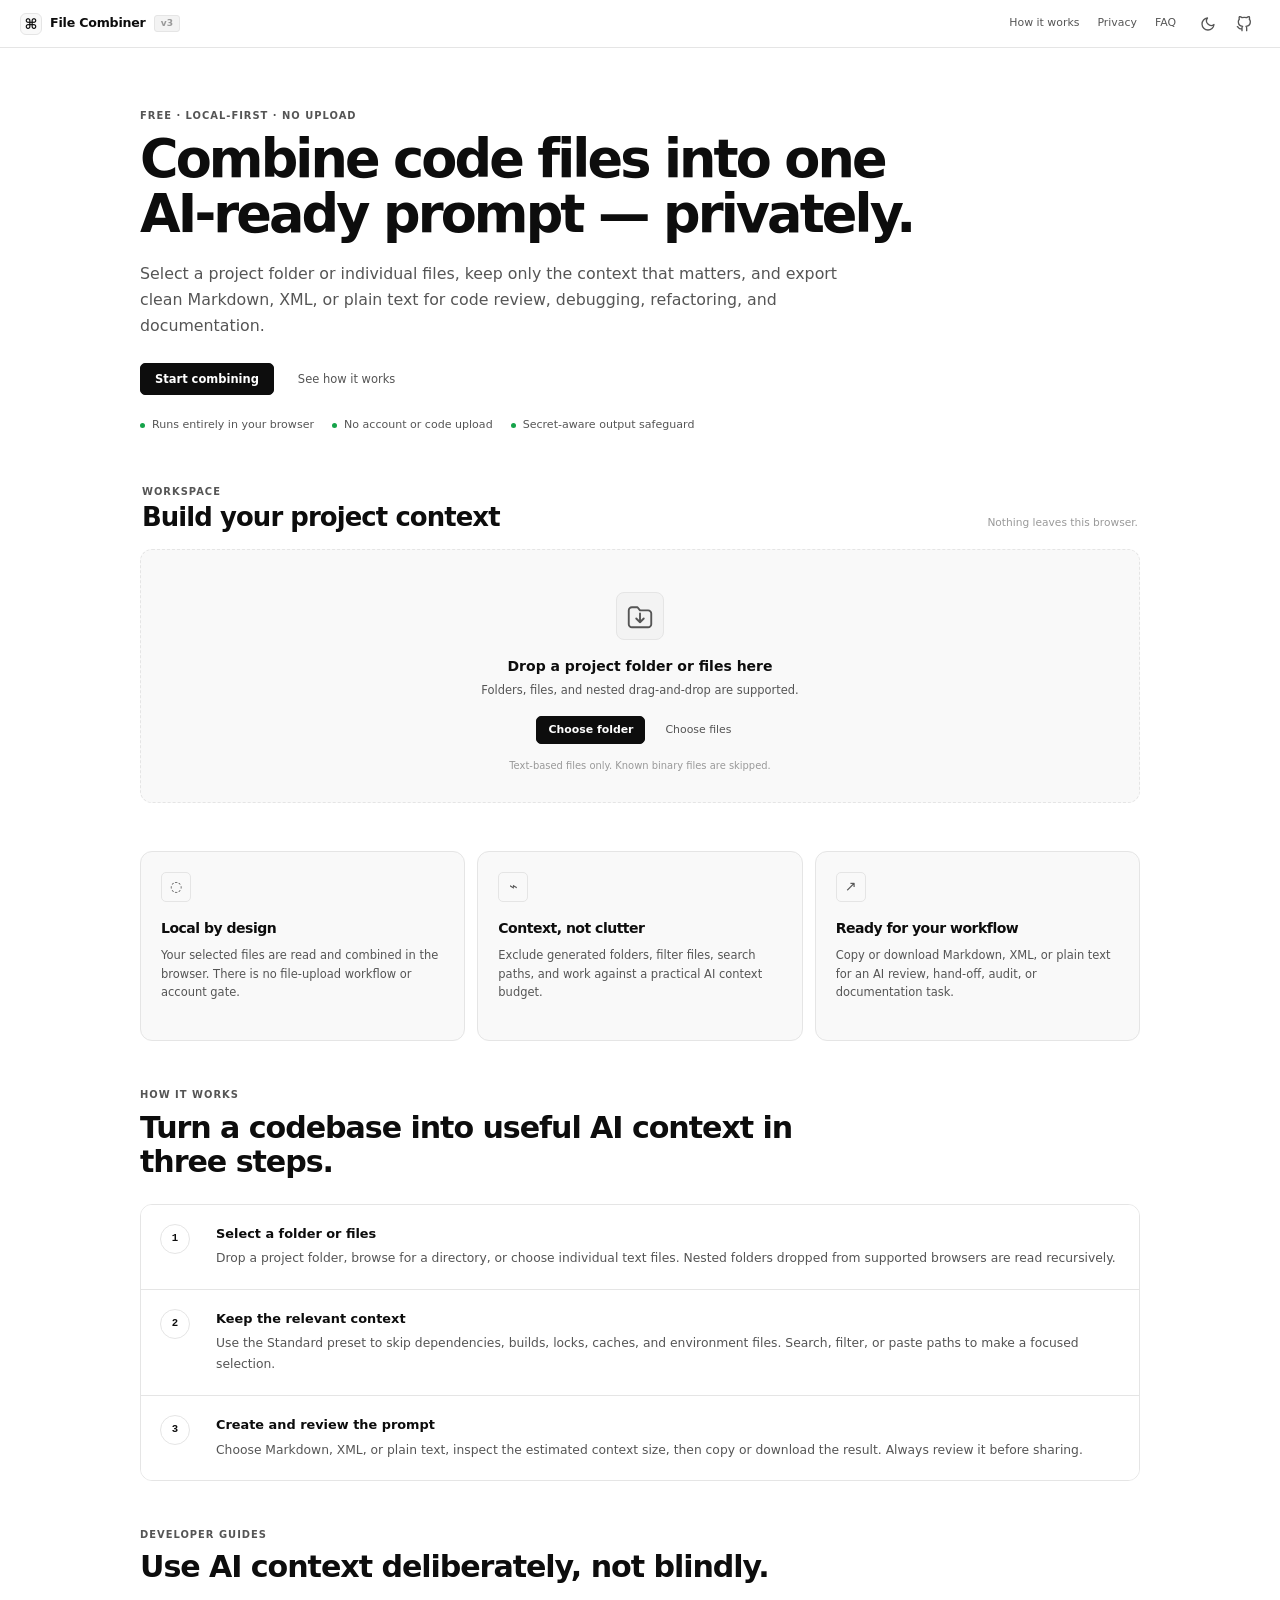
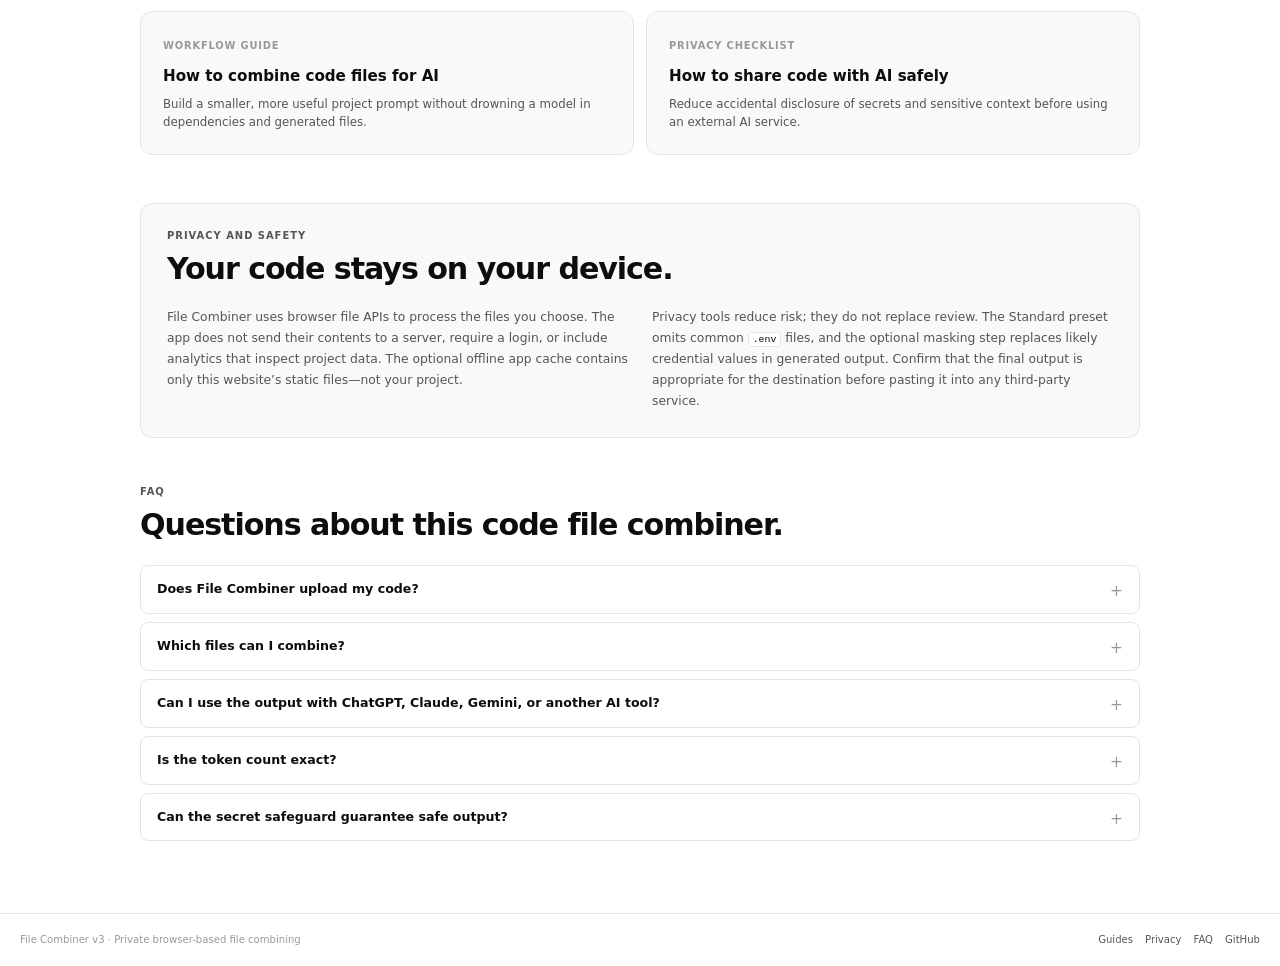
==== commit c1342730: "Initial release" ====
--- a/index.html
+++ b/index.html
@@ -3,32 +3,167 @@
   <head>
     <meta charset="UTF-8" />
     <meta name="viewport" content="width=device-width, initial-scale=1.0" />
-    <title>File Combiner</title>
-    <link rel="stylesheet" href="styles.css" />
-    <script>
-      (function () {
-        try {
-          const t = localStorage.getItem("fc-theme");
-          if (t) document.documentElement.setAttribute("data-theme", t);
-        } catch (e) {}
-      })();
+    <meta
+      name="description"
+      content="Combine code files, project folders, docs, and config into one AI-ready Markdown, XML, or text prompt. Free, private, browser-based processing with no uploads."
+    />
+    <meta
+      name="keywords"
+      content="file combiner, code file combiner, combine code files, codebase to prompt, AI prompt generator, combine folder files, markdown file combiner"
+    />
+    <meta
+      name="robots"
+      content="index,follow,max-image-preview:large,max-snippet:-1,max-video-preview:-1"
+    />
+    <meta name="theme-color" content="#111827" />
+    <meta name="color-scheme" content="light dark" />
+
+    <title>Free Code File Combiner for AI Prompts | Private &amp; Local</title>
+    <link rel="canonical" href="https://file-combiner.netlify.app/" />
+    <link rel="manifest" href="/manifest.webmanifest" />
+    <link rel="icon" href="/favicon.svg" type="image/svg+xml" />
+    <link rel="apple-touch-icon" href="/icons/icon-192.png" />
+
+    <meta property="og:type" content="website" />
+    <meta property="og:site_name" content="File Combiner" />
+    <meta
+      property="og:title"
+      content="File Combiner — Turn a codebase into an AI-ready prompt"
+    />
+    <meta
+      property="og:description"
+      content="Combine folders and code files locally in your browser. No upload, no account, no server-side processing."
+    />
+    <meta property="og:url" content="https://file-combiner.netlify.app/" />
+    <meta
+      property="og:image"
+      content="https://file-combiner.netlify.app/assets/og-file-combiner.png"
+    />
+    <meta property="og:image:width" content="1200" />
+    <meta property="og:image:height" content="630" />
+    <meta
+      property="og:image:alt"
+      content="File Combiner — private codebase to AI prompt tool"
+    />
+    <meta name="twitter:card" content="summary_large_image" />
+    <meta
+      name="twitter:title"
+      content="File Combiner — private codebase to AI prompt tool"
+    />
+    <meta
+      name="twitter:description"
+      content="Combine code folders into an AI-ready prompt in your browser."
+    />
+    <meta
+      name="twitter:image"
+      content="https://file-combiner.netlify.app/assets/og-file-combiner.png"
+    />
+
+    <script src="/theme.js"></script>
+    <link rel="stylesheet" href="/styles.css" />
+
+    <script type="application/ld+json">
+      {
+        "@context": "https://schema.org",
+        "@graph": [
+          {
+            "@type": "WebSite",
+            "@id": "https://file-combiner.netlify.app/#website",
+            "url": "https://file-combiner.netlify.app/",
+            "name": "File Combiner",
+            "description": "A private, browser-based tool for combining code files into AI-ready prompts."
+          },
+          {
+            "@type": "SoftwareApplication",
+            "@id": "https://file-combiner.netlify.app/#app",
+            "name": "File Combiner",
+            "applicationCategory": "DeveloperApplication",
+            "applicationSubCategory": "Code file combiner",
+            "operatingSystem": "Any modern web browser",
+            "url": "https://file-combiner.netlify.app/",
+            "image": "https://file-combiner.netlify.app/assets/og-file-combiner.png",
+            "description": "A free, local-first web app that combines code files and folders into Markdown, XML, or plain-text prompts for AI tools.",
+            "isAccessibleForFree": true,
+            "offers": {
+              "@type": "Offer",
+              "price": "0",
+              "priceCurrency": "USD"
+            },
+            "featureList": [
+              "Folder and multi-file selection",
+              "Browser-only local processing",
+              "AI-ready Markdown, XML, and plain-text output",
+              "Configurable exclusions and token estimates",
+              "Optional likely-secret redaction"
+            ],
+            "sameAs": ["https://github.com/Manan-49/file-combiner"]
+          },
+          {
+            "@type": "FAQPage",
+            "@id": "https://file-combiner.netlify.app/#faq",
+            "mainEntity": [
+              {
+                "@type": "Question",
+                "name": "Does File Combiner upload my code?",
+                "acceptedAnswer": {
+                  "@type": "Answer",
+                  "text": "No. File Combiner reads selected files in your browser and creates the output locally. It has no code-upload endpoint or account requirement."
+                }
+              },
+              {
+                "@type": "Question",
+                "name": "What can I combine with File Combiner?",
+                "acceptedAnswer": {
+                  "@type": "Answer",
+                  "text": "You can combine text-based source files, documentation, and configuration files from a folder or a multi-file selection. Known binary files are skipped."
+                }
+              },
+              {
+                "@type": "Question",
+                "name": "Can I use the output with ChatGPT, Claude, or Gemini?",
+                "acceptedAnswer": {
+                  "@type": "Answer",
+                  "text": "Yes. Choose Markdown, XML, or plain-text output, review the generated context and token estimate, then copy or download it for an AI workflow."
+                }
+              },
+              {
+                "@type": "Question",
+                "name": "How does secret protection work?",
+                "acceptedAnswer": {
+                  "@type": "Answer",
+                  "text": "The standard exclusion preset omits common environment files. The optional output safeguard masks likely credential values in generated output, but you should always review content before sharing it."
+                }
+              }
+            ]
+          }
+        ]
+      }
     </script>
   </head>
   <body>
+    <a class="skip-link" href="#combiner">Skip to file combiner</a>
+
     <div class="app">
-      <!-- ── Top Bar ── -->
-      <header class="topbar">
-        <div class="topbar-left">
-          <span class="app-logo" aria-hidden="true">⬡</span>
+      <header class="topbar" aria-label="Main navigation">
+        <a class="brand" href="#top" aria-label="File Combiner home">
+          <span class="app-logo brand-mark" aria-hidden="true">⌘</span>
           <span class="app-name">File Combiner</span>
-          <span class="version-chip">v2</span>
-        </div>
+          <span class="version-chip">v3</span>
+        </a>
+
+        <nav class="topbar-nav" aria-label="On this page">
+          <a href="#how-it-works">How it works</a>
+          <a href="#privacy">Privacy</a>
+          <a href="#faq">FAQ</a>
+        </nav>
+
         <div class="topbar-right">
           <button
             type="button"
             class="icon-btn"
             id="themeToggle"
             aria-label="Switch to dark mode"
+            title="Toggle colour theme"
           >
             <svg
               id="iconMoon"
@@ -41,6 +176,7 @@
               stroke-width="2"
               stroke-linecap="round"
               stroke-linejoin="round"
+              aria-hidden="true"
             >
               <path d="M21 12.79A9 9 0 1 1 11.21 3 7 7 0 0 0 21 12.79z" />
             </svg>
@@ -56,6 +192,7 @@
               stroke-linecap="round"
               stroke-linejoin="round"
               class="hidden"
+              aria-hidden="true"
             >
               <circle cx="12" cy="12" r="5" />
               <line x1="12" y1="1" x2="12" y2="3" />
@@ -73,7 +210,8 @@
             target="_blank"
             rel="noopener noreferrer"
             class="icon-btn"
-            aria-label="GitHub repository"
+            aria-label="Open File Combiner on GitHub"
+            title="GitHub repository"
           >
             <svg
               xmlns="http://www.w3.org/2000/svg"
@@ -85,6 +223,7 @@
               stroke-width="2"
               stroke-linecap="round"
               stroke-linejoin="round"
+              aria-hidden="true"
             >
               <path
                 d="M9 19c-5 1.5-5-2.5-7-3m14 6v-3.87a3.37 3.37 0 0 0-.94-2.61c3.14-.35 6.44-1.54 6.44-7A5.44 5.44 0 0 0 20 4.77 5.07 5.07 0 0 0 19.91 1S18.73.65 16 2.48a13.38 13.38 0 0 0-7 0C6.27.65 5.09 1 5.09 1A5.07 5.07 0 0 0 5 4.77a5.44 5.44 0 0 0-1.5 3.78c0 5.42 3.3 6.61 6.44 7A3.37 3.37 0 0 0 9 18.13V22"
@@ -94,673 +233,353 @@
         </div>
       </header>
 
-      <main class="main">
-        <!-- ── Drop Zone ── -->
-        <section
-          class="drop-zone"
-          id="dropZone"
-          role="region"
-          aria-label="File drop zone"
-          tabindex="0"
-        >
-          <input
-            type="file"
-            id="folderInput"
-            webkitdirectory
-            mozdirectory
-            directory
-            multiple
-            style="display: none"
-            aria-label="Select folder"
-          />
-          <div class="drop-icon" aria-hidden="true">
-            <svg
-              xmlns="http://www.w3.org/2000/svg"
-              width="28"
-              height="28"
-              viewBox="0 0 24 24"
-              fill="none"
-              stroke="currentColor"
-              stroke-width="1.5"
-              stroke-linecap="round"
-              stroke-linejoin="round"
-            >
-              <path
-                d="M22 19a2 2 0 0 1-2 2H4a2 2 0 0 1-2-2V5a2 2 0 0 1 2-2h5l2 3h9a2 2 0 0 1 2 2z"
-              />
-            </svg>
-          </div>
-          <p class="drop-title">Drop a folder here</p>
-          <p class="drop-sub">
-            or <span class="drop-link">click to browse</span>
+      <main id="top" class="main">
+        <section class="hero" aria-labelledby="pageTitle">
+          <p class="eyebrow">Free · local-first · no upload</p>
+          <h1 id="pageTitle">Combine code files into one AI-ready prompt — privately.</h1>
+          <p class="hero-copy">
+            Select a project folder or individual files, keep only the context that
+            matters, and export clean Markdown, XML, or plain text for code review,
+            debugging, refactoring, and documentation.
           </p>
-        </section>
-
-        <!-- ── Loading Progress ── -->
-        <div
-          class="load-progress hidden"
-          id="loadProgress"
-          role="status"
-          aria-label="Loading files"
-        >
-          <div class="load-progress-header">
-            <span class="load-progress-label" id="loadProgressLabel"
-              >Processing files…</span
-            >
-            <span class="load-progress-pct" id="loadProgressPct">0%</span>
-          </div>
-          <div class="progress-track">
-            <div
-              class="progress-fill"
-              id="progressFill"
-              style="width: 0%"
-            ></div>
-          </div>
-        </div>
-
-        <!-- ── Settings Panel ── -->
-        <section
-          class="panel hidden"
-          id="settingsPanel"
-          role="region"
-          aria-label="Exclusion settings"
-        >
-          <div
-            class="panel-header"
-            id="settingsPanelHeader"
-            role="button"
+          <div class="hero-actions">
+            <a class="btn btn-primary" href="#combiner">Start combining</a>
+            <a class="btn btn-ghost" href="#how-it-works">See how it works</a>
+          </div>
+          <ul class="proof-list">
+            <li>Runs entirely in your browser</li>
+            <li>No account or code upload</li>
+            <li>Secret-aware output safeguard</li>
+          </ul>
+        </section>
+
+        <section class="workspace" id="combiner" aria-labelledby="workspaceTitle">
+          <div class="workspace-heading">
+            <div>
+              <p class="workspace-kicker">Workspace</p>
+              <h2 id="workspaceTitle">Build your project context</h2>
+            </div>
+            <p class="workspace-status" id="workspaceStatus" aria-live="polite">
+              Nothing leaves this browser.
+            </p>
+          </div>
+
+          <section
+            class="drop-zone"
+            id="dropZone"
+            aria-label="Drop a folder or files here"
             tabindex="0"
-            aria-expanded="true"
-            aria-controls="settingsPanelBody"
           >
-            <span class="panel-title">Exclude Patterns</span>
-            <svg
-              class="chevron"
-              xmlns="http://www.w3.org/2000/svg"
-              width="14"
-              height="14"
-              viewBox="0 0 24 24"
-              fill="none"
-              stroke="currentColor"
-              stroke-width="2.5"
-              stroke-linecap="round"
-              stroke-linejoin="round"
-            >
-              <polyline points="6 9 12 15 18 9" />
-            </svg>
-          </div>
-          <div class="panel-body" id="settingsPanelBody">
-            <div class="preset-row">
-              <span class="row-label">Preset</span>
-              <div class="chip-group" id="presetChips">
-                <button type="button" class="chip" data-preset="none">
-                  None
-                </button>
-                <button type="button" class="chip" data-preset="minimal">
-                  Minimal
-                </button>
-                <button
-                  type="button"
-                  class="chip chip-active"
-                  data-preset="standard"
-                >
-                  Standard
-                </button>
-                <button type="button" class="chip" data-preset="aggressive">
-                  Aggressive
-                </button>
-              </div>
-            </div>
-
-            <div class="input-row">
-              <input
-                type="text"
-                id="excludeInput"
-                class="input"
-                placeholder="Add pattern, e.g. *.log or build"
-                aria-label="Add exclude pattern"
-              />
-              <button type="button" class="btn btn-sm" id="addExcludeBtn">
-                Add
-              </button>
-            </div>
-
-            <div class="tag-list" id="excludeTags"></div>
-            <div class="exclude-info" id="excludeInfo"></div>
-
-            <div class="row-inline">
-              <label for="maxFileSize" class="row-label">Max file size</label>
-              <select
-                id="maxFileSize"
-                class="select"
-                aria-label="Maximum file size"
-              >
-                <option value="0">No limit</option>
-                <option value="51200">50 KB</option>
-                <option value="102400">100 KB</option>
-                <option value="524288" selected>512 KB</option>
-                <option value="1048576">1 MB</option>
-                <option value="5242880">5 MB</option>
-                <option value="10485760">10 MB</option>
-              </select>
-            </div>
-          </div>
-        </section>
-
-        <!-- ── Stats ── -->
-        <div
-          class="stats-row hidden"
-          id="stats"
-          role="region"
-          aria-label="File statistics"
-        >
-          <div class="stat-card">
-            <span class="stat-value" id="totalFiles">0</span>
-            <span class="stat-label">Total</span>
-          </div>
-          <div class="stat-card">
-            <span class="stat-value" id="selectedFiles">0</span>
-            <span class="stat-label">Selected</span>
-          </div>
-          <div class="stat-card">
-            <span class="stat-value" id="totalSize">0 B</span>
-            <span class="stat-label">Size</span>
-          </div>
-          <div class="stat-card">
-            <span class="stat-value" id="excludedCount">0</span>
-            <span class="stat-label">Excluded</span>
-          </div>
-        </div>
-
-        <!-- ── Language Breakdown ── -->
-        <section
-          class="panel hidden"
-          id="languageBreakdown"
-          role="region"
-          aria-label="Language breakdown"
-        >
-          <div
-            class="panel-header"
-            id="langPanelHeader"
-            role="button"
-            tabindex="0"
-            aria-expanded="true"
-            aria-controls="langPanelBody"
-          >
-            <span class="panel-title">Language Breakdown</span>
-            <svg
-              class="chevron"
-              xmlns="http://www.w3.org/2000/svg"
-              width="14"
-              height="14"
-              viewBox="0 0 24 24"
-              fill="none"
-              stroke="currentColor"
-              stroke-width="2.5"
-              stroke-linecap="round"
-              stroke-linejoin="round"
-            >
-              <polyline points="6 9 12 15 18 9" />
-            </svg>
-          </div>
-          <div class="panel-body" id="langPanelBody">
-            <div id="languageBars"></div>
-          </div>
-        </section>
-
-        <!-- ── Search ── -->
-        <div class="search-wrap hidden" id="searchWrapper">
-          <div class="search-inner">
-            <svg
-              class="search-icon"
-              xmlns="http://www.w3.org/2000/svg"
-              width="14"
-              height="14"
-              viewBox="0 0 24 24"
-              fill="none"
-              stroke="currentColor"
-              stroke-width="2.5"
-              stroke-linecap="round"
-              stroke-linejoin="round"
-            >
-              <circle cx="11" cy="11" r="8" />
-              <line x1="21" y1="21" x2="16.65" y2="16.65" />
-            </svg>
             <input
-              type="text"
-              id="searchInput"
-              class="search-input"
-              placeholder="Search files…"
-              aria-label="Search files"
-              autocomplete="off"
+              type="file"
+              id="folderInput"
+              webkitdirectory
+              mozdirectory
+              directory
+              multiple
+              hidden
+              aria-label="Select a project folder"
             />
-            <button
-              type="button"
-              class="search-clear hidden"
-              id="searchClear"
-              aria-label="Clear search"
-            >
+            <input
+              type="file"
+              id="filesInput"
+              multiple
+              hidden
+              aria-label="Select code files"
+            />
+            <div class="drop-icon" aria-hidden="true">
               <svg
                 xmlns="http://www.w3.org/2000/svg"
-                width="12"
-                height="12"
+                width="30"
+                height="30"
                 viewBox="0 0 24 24"
                 fill="none"
                 stroke="currentColor"
-                stroke-width="2.5"
+                stroke-width="1.5"
                 stroke-linecap="round"
                 stroke-linejoin="round"
               >
-                <line x1="18" y1="6" x2="6" y2="18" />
-                <line x1="6" y1="6" x2="18" y2="18" />
+                <path d="M3 7.5A2.5 2.5 0 0 1 5.5 5H10l2 2.5h6.5A2.5 2.5 0 0 1 21 10v8.5a2.5 2.5 0 0 1-2.5 2.5h-13A2.5 2.5 0 0 1 3 18.5z" />
+                <path d="M12 10v7m-3-3 3 3 3-3" />
               </svg>
-            </button>
-          </div>
-        </div>
-
-        <!-- ── File List ── -->
-        <section
-          class="panel file-panel hidden"
-          id="fileList"
-          role="region"
-          aria-label="File list"
-        >
-          <div class="file-panel-header">
-            <span class="panel-title">Files</span>
-            <div class="file-toolbar">
-              <div class="btn-group">
-                <button type="button" class="btn btn-xs" id="selectAllBtn">
-                  All
-                </button>
-                <button type="button" class="btn btn-xs" id="selectNoneBtn">
-                  None
-                </button>
-                <button type="button" class="btn btn-xs" id="selectCodeBtn">
-                  Code
-                </button>
-              </div>
-              <div class="btn-group filter-group">
-                <button
-                  type="button"
-                  class="btn btn-xs chip-active"
-                  data-filter="all"
-                >
-                  All
-                </button>
-                <button
-                  type="button"
-                  class="btn btn-xs"
-                  data-filter="components"
-                >
-                  Components
-                </button>
-                <button type="button" class="btn btn-xs" data-filter="styles">
-                  Styles
-                </button>
-                <button type="button" class="btn btn-xs" data-filter="config">
-                  Config
-                </button>
-              </div>
-            </div>
-          </div>
-          <div class="file-list-body" id="fileItems" role="list">
-            <div class="empty-state hidden" id="fileEmptyState">
-              No files match your search.
-            </div>
-          </div>
-        </section>
-
-        <!-- ── Action Bar ── -->
-        <div class="action-bar hidden" id="actionControls">
-          <div class="action-bar-primary">
-            <button type="button" class="btn btn-primary" id="combineBtn">
-              Combine Files
-            </button>
-            <label class="toggle-label">
-              <input type="checkbox" id="useCodeBlocks" checked />
-              Code blocks
-            </label>
-            <label class="toggle-label">
-              <input type="checkbox" id="includeTree" />
-              File tree
-            </label>
-            <button type="button" class="btn btn-ghost btn-sm" id="minifyBtn">
-              Minify: <span id="minifyState">Off</span>
-            </button>
-          </div>
-          <div class="action-bar-secondary">
+            </div>
+            <p class="drop-title">Drop a project folder or files here</p>
+            <p class="drop-sub">Folders, files, and nested drag-and-drop are supported.</p>
+            <div class="drop-actions">
+              <button type="button" class="btn btn-primary btn-sm" id="browseFolderBtn">
+                Choose folder
+              </button>
+              <button type="button" class="btn btn-ghost btn-sm" id="browseFilesBtn">
+                Choose files
+              </button>
+            </div>
+            <p class="drop-note">Text-based files only. Known binary files are skipped.</p>
+          </section>
+
+          <div
+            class="load-progress hidden"
+            id="loadProgress"
+            role="status"
+            aria-label="Loading files"
+          >
+            <div class="load-progress-header">
+              <span class="load-progress-label" id="loadProgressLabel">Processing files…</span>
+              <span class="load-progress-pct" id="loadProgressPct">0%</span>
+            </div>
+            <div class="progress-track" aria-hidden="true">
+              <div class="progress-fill" id="progressFill"></div>
+            </div>
+          </div>
+
+          <section
+            class="panel hidden"
+            id="settingsPanel"
+            aria-labelledby="settingsTitle"
+          >
             <button
               type="button"
-              class="btn btn-ghost btn-sm"
-              id="downloadMdBtn"
+              class="panel-header"
+              id="settingsPanelHeader"
+              aria-expanded="true"
+              aria-controls="settingsPanelBody"
             >
-              Export .md
+              <span class="panel-title" id="settingsTitle">Inclusion settings</span>
+              <svg class="chevron" xmlns="http://www.w3.org/2000/svg" width="14" height="14" viewBox="0 0 24 24" fill="none" stroke="currentColor" stroke-width="2.5" stroke-linecap="round" stroke-linejoin="round" aria-hidden="true"><polyline points="6 9 12 15 18 9" /></svg>
             </button>
-            <button
-              type="button"
-              class="btn btn-ghost btn-sm"
-              id="downloadTxtBtn"
-            >
-              Export .txt
+            <div class="panel-body" id="settingsPanelBody">
+              <div class="preset-row">
+                <span class="row-label">Exclude preset</span>
+                <div class="chip-group" id="presetChips" role="group" aria-label="Exclusion preset">
+                  <button type="button" class="chip" data-preset="none">None</button>
+                  <button type="button" class="chip" data-preset="minimal">Minimal</button>
+                  <button type="button" class="chip chip-active" data-preset="standard">Standard</button>
+                  <button type="button" class="chip" data-preset="aggressive">Aggressive</button>
+                </div>
+              </div>
+
+              <div class="input-row">
+                <input
+                  type="text"
+                  id="excludeInput"
+                  class="input"
+                  placeholder="Add pattern, e.g. *.log or build"
+                  aria-label="Add exclusion pattern"
+                />
+                <button type="button" class="btn btn-sm" id="addExcludeBtn">Add</button>
+              </div>
+
+              <div class="tag-list" id="excludeTags"></div>
+              <div class="exclude-info" id="excludeInfo"></div>
+
+              <div class="settings-grid">
+                <div class="row-inline">
+                  <label for="maxFileSize" class="row-label">Max file size</label>
+                  <select id="maxFileSize" class="select" aria-label="Maximum file size">
+                    <option value="0">No limit</option>
+                    <option value="51200">50 KB</option>
+                    <option value="102400">100 KB</option>
+                    <option value="524288" selected>512 KB</option>
+                    <option value="1048576">1 MB</option>
+                    <option value="5242880">5 MB</option>
+                    <option value="10485760">10 MB</option>
+                  </select>
+                </div>
+                <label class="toggle-label protect-toggle">
+                  <input type="checkbox" id="redactSecrets" checked />
+                  <span>Mask likely secrets in output</span>
+                  <span class="help-dot" title="This is an additional safeguard, not a replacement for reviewing the output.">?</span>
+                </label>
+              </div>
+            </div>
+          </section>
+
+          <section class="stats-row hidden" id="stats" aria-label="File statistics">
+            <div class="stat-card"><span class="stat-value" id="totalFiles">0</span><span class="stat-label">Included</span></div>
+            <div class="stat-card"><span class="stat-value" id="selectedFiles">0</span><span class="stat-label">Selected</span></div>
+            <div class="stat-card"><span class="stat-value" id="totalSize">0 B</span><span class="stat-label">Selected size</span></div>
+            <div class="stat-card"><span class="stat-value" id="excludedCount">0</span><span class="stat-label">Skipped</span></div>
+          </section>
+
+          <section class="panel hidden" id="languageBreakdown" aria-labelledby="languageTitle">
+            <button type="button" class="panel-header" id="langPanelHeader" aria-expanded="true" aria-controls="langPanelBody">
+              <span class="panel-title" id="languageTitle">Language breakdown</span>
+              <svg class="chevron" xmlns="http://www.w3.org/2000/svg" width="14" height="14" viewBox="0 0 24 24" fill="none" stroke="currentColor" stroke-width="2.5" stroke-linecap="round" stroke-linejoin="round" aria-hidden="true"><polyline points="6 9 12 15 18 9" /></svg>
             </button>
-            <button
-              type="button"
-              class="btn btn-ghost btn-sm"
-              id="promptTemplateBtn"
-            >
-              AI Prompt
-            </button>
-            <button
-              type="button"
-              class="btn btn-ghost btn-sm"
-              id="projectContextBtn"
-            >
-              Context
-            </button>
-            <button
-              type="button"
-              class="btn btn-ghost btn-sm"
-              id="pastePathsBtn"
-            >
-              Paste Paths
-            </button>
-            <button
-              type="button"
-              class="btn btn-ghost btn-sm danger-hover"
-              id="resetBtn"
-            >
-              Reset
-            </button>
-          </div>
-        </div>
-
-        <!-- ── Output Section ── -->
-        <section
-          class="panel hidden"
-          id="outputSection"
-          role="region"
-          aria-label="Combined output"
-        >
-          <div class="output-header">
-            <span class="panel-title">Output</span>
-            <div class="output-header-right">
-              <select
-                id="tokenLimitSelect"
-                class="select select-sm"
-                aria-label="Token limit"
-              >
-                <option value="0">No token limit</option>
-                <option value="4096">GPT-3.5 (4K)</option>
-                <option value="16384">GPT-3.5-16K</option>
-                <option value="8192">GPT-4 (8K)</option>
-                <option value="128000" selected>GPT-4 Turbo (128K)</option>
-                <option value="200000">Claude 3.5 (200K)</option>
-                <option value="1000000">Gemini 1.5 (1M)</option>
-              </select>
-              <button type="button" class="btn btn-sm" id="copyBtn">
-                Copy
+            <div class="panel-body" id="langPanelBody"><div id="languageBars"></div></div>
+          </section>
+
+          <div class="search-wrap hidden" id="searchWrapper">
+            <div class="search-inner">
+              <svg class="search-icon" xmlns="http://www.w3.org/2000/svg" width="14" height="14" viewBox="0 0 24 24" fill="none" stroke="currentColor" stroke-width="2.5" stroke-linecap="round" stroke-linejoin="round" aria-hidden="true"><circle cx="11" cy="11" r="8" /><line x1="21" y1="21" x2="16.65" y2="16.65" /></svg>
+              <input type="search" id="searchInput" class="search-input" placeholder="Search files… (⌘/Ctrl + K)" aria-label="Search files" autocomplete="off" />
+              <button type="button" class="search-clear hidden" id="searchClear" aria-label="Clear search">
+                <svg xmlns="http://www.w3.org/2000/svg" width="12" height="12" viewBox="0 0 24 24" fill="none" stroke="currentColor" stroke-width="2.5" stroke-linecap="round" stroke-linejoin="round" aria-hidden="true"><line x1="18" y1="6" x2="6" y2="18" /><line x1="6" y1="6" x2="18" y2="18" /></svg>
               </button>
-              <button
-                type="button"
-                class="btn btn-ghost btn-sm"
-                id="customPromptBtn"
-              >
-                + Prompt
-              </button>
-            </div>
-          </div>
-
-          <textarea
-            class="output-textarea"
-            id="outputTextarea"
-            placeholder="Combined output will appear here…"
-            aria-label="Combined output"
-            spellcheck="false"
-          ></textarea>
-
-          <div id="tokenCounter" class="token-counter hidden">
-            <div class="token-row">
-              <span id="tokenCount" class="token-count">0</span>
-              <span class="token-sep"
-                >/ <span id="tokenLimit">128,000</span> tokens</span
-              >
-              <div class="token-bar-wrap">
-                <div class="token-bar-track">
-                  <div class="token-bar-fill" id="tokenProgress"></div>
+            </div>
+          </div>
+
+          <section class="panel file-panel hidden" id="fileList" aria-labelledby="fileListTitle">
+            <div class="file-panel-header">
+              <span class="panel-title" id="fileListTitle">Files</span>
+              <div class="file-toolbar">
+                <div class="btn-group" role="group" aria-label="Selection actions">
+                  <button type="button" class="btn btn-xs" id="selectAllBtn">All visible</button>
+                  <button type="button" class="btn btn-xs" id="selectNoneBtn">None visible</button>
+                  <button type="button" class="btn btn-xs" id="selectCodeBtn">Code only</button>
                 </div>
-              </div>
-            </div>
-            <p class="token-warning hidden" id="tokenWarning">
-              Exceeds token limit
-            </p>
+                <div class="btn-group filter-group" role="group" aria-label="Filter files">
+                  <button type="button" class="btn btn-xs chip-active" data-filter="all">All</button>
+                  <button type="button" class="btn btn-xs" data-filter="components">Components</button>
+                  <button type="button" class="btn btn-xs" data-filter="styles">Styles</button>
+                  <button type="button" class="btn btn-xs" data-filter="config">Config</button>
+                </div>
+                <label class="sort-control">Sort <select id="sortFiles" class="select select-sm"><option value="path">Path A–Z</option><option value="size">Largest first</option><option value="type">File type</option></select></label>
+              </div>
+            </div>
+            <ul class="file-list-body" id="fileItems">
+              <li class="empty-state hidden" id="fileEmptyState">No files match your current search or filter.</li>
+            </ul>
+          </section>
+
+          <div class="action-bar hidden" id="actionControls">
+            <div class="action-bar-primary">
+              <button type="button" class="btn btn-primary" id="combineBtn">Create output</button>
+              <label class="toggle-label"><input type="checkbox" id="useCodeBlocks" checked /> Code fences</label>
+              <label class="toggle-label"><input type="checkbox" id="includeTree" /> File tree</label>
+              <button type="button" class="btn btn-ghost btn-sm" id="minifyBtn" title="Safely removes only excess blank lines and trailing whitespace.">Compact: <span id="minifyState">Off</span></button>
+              <label class="format-control">Format <select id="outputFormat" class="select select-sm"><option value="markdown">Markdown</option><option value="xml">XML</option><option value="text">Plain text</option></select></label>
+            </div>
+            <div class="action-bar-secondary">
+              <button type="button" class="btn btn-ghost btn-sm" id="fitBudgetBtn">Fit selection to budget</button>
+              <button type="button" class="btn btn-ghost btn-sm" id="promptTemplateBtn">AI prompt</button>
+              <button type="button" class="btn btn-ghost btn-sm" id="projectContextBtn">Project brief</button>
+              <button type="button" class="btn btn-ghost btn-sm" id="pastePathsBtn">Paste paths</button>
+              <button type="button" class="btn btn-ghost btn-sm danger-hover" id="resetBtn">Reset</button>
+              <span class="shortcut-hint">⌘/Ctrl + Enter to create output</span>
+            </div>
+          </div>
+
+          <section class="panel hidden" id="outputSection" aria-labelledby="outputTitle">
+            <div class="output-header">
+              <div>
+                <span class="panel-title" id="outputTitle">Generated output</span>
+                <span class="output-subtitle">Review before sharing with an AI service.</span>
+              </div>
+              <div class="output-header-right">
+                <select id="tokenLimitSelect" class="select select-sm" aria-label="AI context token budget">
+                  <option value="0">No token budget</option>
+                  <option value="8192">8K context</option>
+                  <option value="16384">16K context</option>
+                  <option value="32768">32K context</option>
+                  <option value="128000" selected>128K context</option>
+                  <option value="200000">200K context</option>
+                  <option value="1000000">1M context</option>
+                </select>
+                <button type="button" class="btn btn-sm" id="copyBtn">Copy</button>
+                <button type="button" class="btn btn-ghost btn-sm" id="downloadMdBtn">Download</button>
+                <button type="button" class="btn btn-ghost btn-sm" id="customPromptBtn">+ Prompt</button>
+              </div>
+            </div>
+
+            <div class="secret-scan-info hidden" id="secretScanInfo" role="status"></div>
+            <textarea class="output-textarea" id="outputTextarea" placeholder="Your combined output will appear here…" aria-label="Combined output" spellcheck="false"></textarea>
+
+            <div id="tokenCounter" class="token-counter hidden">
+              <div class="token-row">
+                <span id="tokenCount" class="token-count">0</span>
+                <span class="token-sep">/ <span id="tokenLimit">128,000</span> estimated tokens</span>
+                <div class="token-bar-wrap" aria-hidden="true"><div class="token-bar-track"><div class="token-bar-fill" id="tokenProgress"></div></div></div>
+              </div>
+              <p class="token-warning hidden" id="tokenWarning">This output exceeds the selected budget. Use “Fit selection to budget” or trim it before sharing.</p>
+            </div>
+          </section>
+        </section>
+
+        <section class="benefit-grid" aria-label="Why developers use File Combiner">
+          <article><span class="benefit-icon" aria-hidden="true">◌</span><h2>Local by design</h2><p>Your selected files are read and combined in the browser. There is no file-upload workflow or account gate.</p></article>
+          <article><span class="benefit-icon" aria-hidden="true">⌁</span><h2>Context, not clutter</h2><p>Exclude generated folders, filter files, search paths, and work against a practical AI context budget.</p></article>
+          <article><span class="benefit-icon" aria-hidden="true">↗</span><h2>Ready for your workflow</h2><p>Copy or download Markdown, XML, or plain text for an AI review, hand-off, audit, or documentation task.</p></article>
+        </section>
+
+        <section class="content-section" id="how-it-works" aria-labelledby="howTitle">
+          <div class="section-intro"><p class="eyebrow">How it works</p><h2 id="howTitle">Turn a codebase into useful AI context in three steps.</h2></div>
+          <ol class="steps-list">
+            <li><span>1</span><div><h3>Select a folder or files</h3><p>Drop a project folder, browse for a directory, or choose individual text files. Nested folders dropped from supported browsers are read recursively.</p></div></li>
+            <li><span>2</span><div><h3>Keep the relevant context</h3><p>Use the Standard preset to skip dependencies, builds, locks, caches, and environment files. Search, filter, or paste paths to make a focused selection.</p></div></li>
+            <li><span>3</span><div><h3>Create and review the prompt</h3><p>Choose Markdown, XML, or plain text, inspect the estimated context size, then copy or download the result. Always review it before sharing.</p></div></li>
+          </ol>
+        </section>
+
+        <section class="content-section" id="guides" aria-labelledby="guidesTitle">
+          <div class="section-intro"><p class="eyebrow">Developer guides</p><h2 id="guidesTitle">Use AI context deliberately, not blindly.</h2></div>
+          <div class="guide-grid">
+            <a class="guide-card" href="/guides/combine-code-files-for-ai.html"><span>Workflow guide</span><h3>How to combine code files for AI</h3><p>Build a smaller, more useful project prompt without drowning a model in dependencies and generated files.</p></a>
+            <a class="guide-card" href="/guides/share-code-with-ai-safely.html"><span>Privacy checklist</span><h3>How to share code with AI safely</h3><p>Reduce accidental disclosure of secrets and sensitive context before using an external AI service.</p></a>
+          </div>
+        </section>
+
+        <section class="content-section privacy-section" id="privacy" aria-labelledby="privacyTitle">
+          <div class="section-intro"><p class="eyebrow">Privacy and safety</p><h2 id="privacyTitle">Your code stays on your device.</h2></div>
+          <div class="two-column-copy">
+            <p>File Combiner uses browser file APIs to process the files you choose. The app does not send their contents to a server, require a login, or include analytics that inspect project data. The optional offline app cache contains only this website’s static files—not your project.</p>
+            <p>Privacy tools reduce risk; they do not replace review. The Standard preset omits common <code>.env</code> files, and the optional masking step replaces likely credential values in generated output. Confirm that the final output is appropriate for the destination before pasting it into any third-party service.</p>
+          </div>
+        </section>
+
+        <section class="content-section" id="faq" aria-labelledby="faqTitle">
+          <div class="section-intro"><p class="eyebrow">FAQ</p><h2 id="faqTitle">Questions about this code file combiner.</h2></div>
+          <div class="faq-list">
+            <details><summary>Does File Combiner upload my code?</summary><p>No. It combines selected files locally in the browser. The generated result only goes where you choose to copy or download it.</p></details>
+            <details><summary>Which files can I combine?</summary><p>Text-based source files, documentation, and configuration files work well. Known binary formats are skipped so they do not pollute your prompt.</p></details>
+            <details><summary>Can I use the output with ChatGPT, Claude, Gemini, or another AI tool?</summary><p>Yes. Markdown is a good general default; XML can make file boundaries clearer for some workflows, and plain text is available when you need the smallest wrapper.</p></details>
+            <details><summary>Is the token count exact?</summary><p>No. It is a practical character-based estimate. Every model and tokenizer differs, so leave room below a provider’s actual context limit.</p></details>
+            <details><summary>Can the secret safeguard guarantee safe output?</summary><p>No. It masks several common credential shapes but cannot identify every secret or every sensitive business detail. Review the final content before sharing it.</p></details>
           </div>
         </section>
       </main>
 
       <footer class="footer">
-        File Combiner v2 &middot;
-        <a
-          href="https://github.com/Manan-49/file-combiner"
-          target="_blank"
-          rel="noopener noreferrer"
-          >GitHub</a
-        >
+        <span>File Combiner v3 · Private browser-based file combining</span>
+        <span class="footer-links"><a href="#guides">Guides</a><a href="#privacy">Privacy</a><a href="#faq">FAQ</a><a href="https://github.com/Manan-49/file-combiner" target="_blank" rel="noopener noreferrer">GitHub</a></span>
       </footer>
     </div>
 
-    <!-- ── Preview Modal ── -->
-    <div
-      class="modal-overlay hidden"
-      id="previewModal"
-      role="dialog"
-      aria-modal="true"
-      aria-labelledby="previewFileName"
-    >
+    <div class="modal-overlay hidden" id="previewModal" role="dialog" aria-modal="true" aria-labelledby="previewFileName">
       <div class="modal modal-lg">
-        <div class="modal-header">
-          <span class="modal-title" id="previewFileName">Preview</span>
-          <button
-            type="button"
-            class="icon-btn"
-            id="closePreviewBtn"
-            aria-label="Close"
-          >
-            <svg
-              xmlns="http://www.w3.org/2000/svg"
-              width="16"
-              height="16"
-              viewBox="0 0 24 24"
-              fill="none"
-              stroke="currentColor"
-              stroke-width="2.5"
-              stroke-linecap="round"
-              stroke-linejoin="round"
-            >
-              <line x1="18" y1="6" x2="6" y2="18" />
-              <line x1="6" y1="6" x2="18" y2="18" />
-            </svg>
-          </button>
-        </div>
+        <div class="modal-header"><span class="modal-title" id="previewFileName">Preview</span><button type="button" class="icon-btn" id="closePreviewBtn" aria-label="Close preview"><svg xmlns="http://www.w3.org/2000/svg" width="16" height="16" viewBox="0 0 24 24" fill="none" stroke="currentColor" stroke-width="2.5" stroke-linecap="round" stroke-linejoin="round" aria-hidden="true"><line x1="18" y1="6" x2="6" y2="18" /><line x1="6" y1="6" x2="18" y2="18" /></svg></button></div>
         <pre class="modal-code" id="previewContent"></pre>
-        <div class="notice hidden" id="previewTruncated">
-          Preview truncated at 50,000 characters — full content included when
-          combining.
-        </div>
+        <div class="notice hidden" id="previewTruncated">Preview truncated at 50,000 characters. The full text remains available when creating output.</div>
       </div>
     </div>
 
-    <!-- ── AI Prompt Modal ── -->
-    <div
-      class="modal-overlay hidden"
-      id="promptModal"
-      role="dialog"
-      aria-modal="true"
-      aria-labelledby="promptModalTitle"
-    >
+    <div class="modal-overlay hidden" id="promptModal" role="dialog" aria-modal="true" aria-labelledby="promptModalTitle">
       <div class="modal modal-sm">
-        <div class="modal-header">
-          <span class="modal-title" id="promptModalTitle"
-            >AI Prompt Templates</span
-          >
-          <button
-            type="button"
-            class="icon-btn"
-            id="closePromptBtn"
-            aria-label="Close"
-          >
-            <svg
-              xmlns="http://www.w3.org/2000/svg"
-              width="16"
-              height="16"
-              viewBox="0 0 24 24"
-              fill="none"
-              stroke="currentColor"
-              stroke-width="2.5"
-              stroke-linecap="round"
-              stroke-linejoin="round"
-            >
-              <line x1="18" y1="6" x2="6" y2="18" />
-              <line x1="6" y1="6" x2="18" y2="18" />
-            </svg>
-          </button>
-        </div>
-        <p class="modal-desc">Select a template to prepend to your output.</p>
+        <div class="modal-header"><span class="modal-title" id="promptModalTitle">AI prompt templates</span><button type="button" class="icon-btn" id="closePromptBtn" aria-label="Close prompt templates"><svg xmlns="http://www.w3.org/2000/svg" width="16" height="16" viewBox="0 0 24 24" fill="none" stroke="currentColor" stroke-width="2.5" stroke-linecap="round" stroke-linejoin="round" aria-hidden="true"><line x1="18" y1="6" x2="6" y2="18" /><line x1="6" y1="6" x2="18" y2="18" /></svg></button></div>
+        <p class="modal-desc">Add a focused instruction before your generated project context.</p>
         <div class="prompt-list" id="promptButtons"></div>
       </div>
     </div>
 
-    <!-- ── Custom Prompt Modal ── -->
-    <div
-      class="modal-overlay hidden"
-      id="customPromptModal"
-      role="dialog"
-      aria-modal="true"
-      aria-labelledby="customPromptTitle"
-    >
+    <div class="modal-overlay hidden" id="customPromptModal" role="dialog" aria-modal="true" aria-labelledby="customPromptTitle">
       <div class="modal modal-sm">
-        <div class="modal-header">
-          <span class="modal-title" id="customPromptTitle">Custom Prompt</span>
-          <button
-            type="button"
-            class="icon-btn"
-            id="closeCustomPromptBtn"
-            aria-label="Close"
-          >
-            <svg
-              xmlns="http://www.w3.org/2000/svg"
-              width="16"
-              height="16"
-              viewBox="0 0 24 24"
-              fill="none"
-              stroke="currentColor"
-              stroke-width="2.5"
-              stroke-linecap="round"
-              stroke-linejoin="round"
-            >
-              <line x1="18" y1="6" x2="6" y2="18" />
-              <line x1="6" y1="6" x2="18" y2="18" />
-            </svg>
-          </button>
-        </div>
-        <p class="modal-desc">
-          Enter an instruction to prepend to your combined output.
-        </p>
-        <textarea
-          class="modal-textarea"
-          id="customPromptInput"
-          placeholder="e.g. Review this code for security vulnerabilities…"
-          rows="4"
-          aria-label="Custom prompt"
-        ></textarea>
-        <div class="modal-actions">
-          <button
-            type="button"
-            class="btn btn-primary btn-sm"
-            id="applyCustomPromptBtn"
-          >
-            Apply
-          </button>
-          <button
-            type="button"
-            class="btn btn-ghost btn-sm"
-            id="cancelCustomPromptBtn"
-          >
-            Cancel
-          </button>
-        </div>
+        <div class="modal-header"><span class="modal-title" id="customPromptTitle">Custom prompt</span><button type="button" class="icon-btn" id="closeCustomPromptBtn" aria-label="Close custom prompt"><svg xmlns="http://www.w3.org/2000/svg" width="16" height="16" viewBox="0 0 24 24" fill="none" stroke="currentColor" stroke-width="2.5" stroke-linecap="round" stroke-linejoin="round" aria-hidden="true"><line x1="18" y1="6" x2="6" y2="18" /><line x1="6" y1="6" x2="18" y2="18" /></svg></button></div>
+        <p class="modal-desc">This instruction is added before the output. Use Ctrl/Cmd + Enter to apply.</p>
+        <textarea class="modal-textarea" id="customPromptInput" placeholder="e.g. Review this code for security vulnerabilities and propose a prioritized fix plan." rows="4" aria-label="Custom prompt"></textarea>
+        <div class="modal-actions"><button type="button" class="btn btn-primary btn-sm" id="applyCustomPromptBtn">Apply</button><button type="button" class="btn btn-ghost btn-sm" id="cancelCustomPromptBtn">Cancel</button></div>
       </div>
     </div>
 
-    <!-- ── Path Selector Modal ── -->
-    <div
-      class="modal-overlay hidden"
-      id="pathModal"
-      role="dialog"
-      aria-modal="true"
-      aria-labelledby="pathModalTitle"
-    >
+    <div class="modal-overlay hidden" id="pathModal" role="dialog" aria-modal="true" aria-labelledby="pathModalTitle">
       <div class="modal">
-        <div class="modal-header">
-          <span class="modal-title" id="pathModalTitle">Paste File Paths</span>
-          <button
-            type="button"
-            class="icon-btn"
-            id="closePathBtn"
-            aria-label="Close"
-          >
-            <svg
-              xmlns="http://www.w3.org/2000/svg"
-              width="16"
-              height="16"
-              viewBox="0 0 24 24"
-              fill="none"
-              stroke="currentColor"
-              stroke-width="2.5"
-              stroke-linecap="round"
-              stroke-linejoin="round"
-            >
-              <line x1="18" y1="6" x2="6" y2="18" />
-              <line x1="6" y1="6" x2="18" y2="18" />
-            </svg>
-          </button>
-        </div>
-        <p class="modal-desc">
-          Paste file paths (one per line) to auto-select matching files.
-        </p>
-        <textarea
-          class="modal-textarea"
-          id="pathTextarea"
-          placeholder="app/api/checkout/route.ts&#10;app/api/cart/route.ts&#10;app/api/orders/route.ts"
-          rows="6"
-          aria-label="File paths"
-        ></textarea>
-        <div class="modal-actions">
-          <button
-            type="button"
-            class="btn btn-primary btn-sm"
-            id="matchSelectBtn"
-          >
-            Match &amp; Select
-          </button>
-          <button type="button" class="btn btn-ghost btn-sm" id="matchAddBtn">
-            Add to Selection
-          </button>
-          <button type="button" class="btn btn-ghost btn-sm" id="cancelPathBtn">
-            Cancel
-          </button>
-        </div>
+        <div class="modal-header"><span class="modal-title" id="pathModalTitle">Paste file paths</span><button type="button" class="icon-btn" id="closePathBtn" aria-label="Close path selector"><svg xmlns="http://www.w3.org/2000/svg" width="16" height="16" viewBox="0 0 24 24" fill="none" stroke="currentColor" stroke-width="2.5" stroke-linecap="round" stroke-linejoin="round" aria-hidden="true"><line x1="18" y1="6" x2="6" y2="18" /></svg></button></div>
+        <p class="modal-desc">Paste one project-relative path per line. A filename can match more than one file, so review any ambiguous matches.</p>
+        <textarea class="modal-textarea" id="pathTextarea" placeholder="src/app.ts&#10;src/components/Header.tsx&#10;package.json" rows="6" aria-label="File paths"></textarea>
+        <div class="modal-actions"><button type="button" class="btn btn-primary btn-sm" id="matchSelectBtn">Match and select</button><button type="button" class="btn btn-ghost btn-sm" id="matchAddBtn">Add to selection</button><button type="button" class="btn btn-ghost btn-sm" id="cancelPathBtn">Cancel</button></div>
         <div class="path-results hidden" id="pathResults"></div>
       </div>
     </div>
 
-    <!-- ── Toast ── -->
-    <div
-      id="toastContainer"
-      class="toast-container"
-      aria-live="polite"
-      aria-atomic="false"
-    ></div>
-
-    <script src="script.js"></script>
+    <div id="toastContainer" class="toast-container" aria-live="polite" aria-atomic="false"></div>
+    <script src="/script.js" defer></script>
   </body>
 </html>
--- a/styles.css
+++ b/styles.css
@@ -374,9 +374,6 @@
   border-bottom: 1px solid var(--border);
   flex-wrap: wrap;
   background: var(--bg);
-  position: sticky;
-  top: var(--topbar-h);
-  z-index: 10;
 }
 
 .file-toolbar {
@@ -1478,3 +1475,857 @@
     padding: 36px 16px;
   }
 }
+
+/* ─────────────────────────────────────────────────────────────────────────────
+   File Combiner v3 — product, content, and accessibility layer
+───────────────────────────────────────────────────────────────────────────── */
+
+html {
+  scroll-padding-top: 72px;
+}
+
+body.modal-open {
+  overflow: hidden;
+}
+
+.skip-link {
+  position: fixed;
+  left: 12px;
+  top: -56px;
+  z-index: 1000;
+  padding: 9px 12px;
+  background: var(--accent-bg);
+  color: var(--accent-text);
+  border-radius: var(--radius-sm);
+  font-weight: 700;
+  text-decoration: none;
+  transition: top var(--t);
+}
+
+.skip-link:focus {
+  top: 12px;
+}
+
+.brand {
+  display: inline-flex;
+  align-items: center;
+  gap: 8px;
+  color: var(--text);
+  text-decoration: none;
+  min-width: 0;
+}
+
+.brand:hover .app-name {
+  text-decoration: underline;
+  text-underline-offset: 3px;
+}
+
+.brand-mark {
+  display: inline-flex;
+  align-items: center;
+  justify-content: center;
+  width: 22px;
+  height: 22px;
+  border: 1px solid var(--border);
+  border-radius: 6px;
+  color: var(--text);
+  background: var(--bg-subtle);
+  font-size: 1rem;
+  font-weight: 700;
+}
+
+.topbar-nav {
+  display: flex;
+  align-items: center;
+  gap: 18px;
+  margin-left: auto;
+  margin-right: 16px;
+}
+
+.topbar-nav a {
+  color: var(--text-2);
+  font-size: 0.78rem;
+  text-decoration: none;
+}
+
+.topbar-nav a:hover {
+  color: var(--text);
+  text-decoration: underline;
+  text-underline-offset: 3px;
+}
+
+.main {
+  max-width: 1040px;
+  gap: 48px;
+  padding: 48px 20px 72px;
+}
+
+.hero {
+  max-width: 800px;
+  padding: 14px 0 4px;
+}
+
+.eyebrow,
+.workspace-kicker {
+  margin-bottom: 10px;
+  color: var(--text-2);
+  font-size: 0.71rem;
+  font-weight: 750;
+  letter-spacing: 0.1em;
+  line-height: 1.2;
+  text-transform: uppercase;
+}
+
+.hero h1 {
+  max-width: 790px;
+  color: var(--text);
+  font-size: clamp(2rem, 5vw, 3.75rem);
+  letter-spacing: -0.055em;
+  line-height: 1.04;
+}
+
+.hero-copy {
+  max-width: 700px;
+  margin-top: 20px;
+  color: var(--text-2);
+  font-size: clamp(1rem, 1.8vw, 1.13rem);
+  line-height: 1.65;
+}
+
+.hero-actions {
+  display: flex;
+  flex-wrap: wrap;
+  gap: 9px;
+  margin-top: 24px;
+}
+
+.proof-list {
+  display: flex;
+  flex-wrap: wrap;
+  gap: 8px 18px;
+  margin-top: 22px;
+  padding: 0;
+  color: var(--text-2);
+  font-size: 0.79rem;
+  list-style: none;
+}
+
+.proof-list li {
+  display: inline-flex;
+  align-items: center;
+  gap: 7px;
+}
+
+.proof-list li::before {
+  width: 5px;
+  height: 5px;
+  border-radius: 50%;
+  background: var(--success);
+  content: "";
+}
+
+.workspace {
+  display: flex;
+  flex-direction: column;
+  gap: 12px;
+  scroll-margin-top: 70px;
+}
+
+.workspace-heading {
+  display: flex;
+  align-items: flex-end;
+  justify-content: space-between;
+  gap: 24px;
+  padding: 0 2px 4px;
+}
+
+.workspace-heading h2,
+.section-intro h2,
+.benefit-grid h2 {
+  color: var(--text);
+  letter-spacing: -0.035em;
+}
+
+.workspace-heading h2 {
+  font-size: clamp(1.35rem, 2.6vw, 1.85rem);
+  line-height: 1.15;
+}
+
+.workspace-kicker {
+  margin-bottom: 5px;
+}
+
+.workspace-status {
+  max-width: 310px;
+  margin: 0 0 2px;
+  color: var(--text-3);
+  font-size: 0.76rem;
+  line-height: 1.45;
+  text-align: right;
+}
+
+.drop-zone {
+  padding: 42px 24px 28px;
+  cursor: default;
+}
+
+.drop-zone .drop-title {
+  margin-top: 10px;
+  color: var(--text);
+  font-size: 1rem;
+  font-weight: 700;
+}
+
+.drop-zone .drop-sub {
+  margin-top: 5px;
+  color: var(--text-2);
+}
+
+.drop-actions {
+  display: flex;
+  justify-content: center;
+  flex-wrap: wrap;
+  gap: 8px;
+  margin-top: 17px;
+}
+
+.drop-note {
+  margin-top: 15px;
+  color: var(--text-3);
+  font-size: 0.71rem;
+}
+
+.settings-grid {
+  display: flex;
+  align-items: center;
+  justify-content: space-between;
+  gap: 12px 24px;
+  flex-wrap: wrap;
+  padding-top: 2px;
+}
+
+.protect-toggle {
+  color: var(--text);
+}
+
+.help-dot {
+  display: inline-flex;
+  align-items: center;
+  justify-content: center;
+  width: 15px;
+  height: 15px;
+  border: 1px solid var(--border);
+  border-radius: 50%;
+  color: var(--text-3);
+  cursor: help;
+  font-family: var(--font-mono);
+  font-size: 0.65rem;
+  font-weight: 700;
+}
+
+.sort-control,
+.format-control {
+  display: inline-flex;
+  align-items: center;
+  gap: 5px;
+  color: var(--text-2);
+  font-size: 0.73rem;
+  white-space: nowrap;
+}
+
+.sort-control .select,
+.format-control .select {
+  max-width: 130px;
+}
+
+.option-muted {
+  opacity: 0.45;
+  cursor: not-allowed;
+}
+
+.shortcut-hint {
+  margin-left: auto;
+  color: var(--text-3);
+  font-size: 0.7rem;
+  white-space: nowrap;
+}
+
+.output-subtitle {
+  display: block;
+  margin-top: 2px;
+  color: var(--text-3);
+  font-size: 0.71rem;
+}
+
+.secret-scan-info {
+  margin: 10px 14px 0;
+  padding: 9px 10px;
+  border: 1px solid color-mix(in srgb, var(--warning) 38%, var(--border));
+  border-radius: var(--radius-sm);
+  background: color-mix(in srgb, var(--warning) 8%, var(--bg));
+  color: var(--text-2);
+  font-size: 0.76rem;
+  line-height: 1.45;
+}
+
+.benefit-grid {
+  display: grid;
+  grid-template-columns: repeat(3, minmax(0, 1fr));
+  gap: 12px;
+}
+
+.benefit-grid article {
+  min-height: 190px;
+  padding: 20px;
+  border: 1px solid var(--border);
+  border-radius: var(--radius-lg);
+  background: var(--bg-subtle);
+}
+
+.benefit-icon {
+  display: inline-flex;
+  align-items: center;
+  justify-content: center;
+  width: 30px;
+  height: 30px;
+  border: 1px solid var(--border);
+  border-radius: var(--radius-sm);
+  color: var(--text-2);
+  font-size: 1rem;
+}
+
+.benefit-grid h2 {
+  margin-top: 18px;
+  font-size: 1rem;
+  line-height: 1.2;
+}
+
+.benefit-grid p {
+  margin-top: 9px;
+  color: var(--text-2);
+  font-size: 0.82rem;
+  line-height: 1.65;
+}
+
+.content-section {
+  scroll-margin-top: 70px;
+}
+
+.section-intro {
+  max-width: 690px;
+}
+
+.section-intro h2 {
+  font-size: clamp(1.45rem, 3vw, 2.15rem);
+  line-height: 1.15;
+}
+
+.steps-list {
+  display: grid;
+  gap: 1px;
+  margin-top: 24px;
+  padding: 0;
+  border: 1px solid var(--border);
+  border-radius: var(--radius-lg);
+  overflow: hidden;
+  list-style: none;
+}
+
+.steps-list li {
+  display: grid;
+  grid-template-columns: 42px minmax(0, 1fr);
+  gap: 14px;
+  padding: 19px;
+  background: var(--bg);
+}
+
+.steps-list li + li {
+  border-top: 1px solid var(--border);
+}
+
+.steps-list > li > span {
+  display: inline-flex;
+  align-items: center;
+  justify-content: center;
+  width: 30px;
+  height: 30px;
+  border: 1px solid var(--border);
+  border-radius: 50%;
+  color: var(--text);
+  font-family: var(--font-mono);
+  font-size: 0.76rem;
+  font-weight: 700;
+}
+
+.steps-list h3 {
+  color: var(--text);
+  font-size: 0.92rem;
+}
+
+.steps-list p,
+.two-column-copy p {
+  color: var(--text-2);
+  font-size: 0.88rem;
+  line-height: 1.7;
+}
+
+.steps-list p {
+  margin-top: 5px;
+}
+
+.privacy-section {
+  padding: 26px;
+  border: 1px solid var(--border);
+  border-radius: var(--radius-lg);
+  background: var(--bg-subtle);
+}
+
+.two-column-copy {
+  display: grid;
+  grid-template-columns: repeat(2, minmax(0, 1fr));
+  gap: 24px;
+  margin-top: 20px;
+}
+
+.two-column-copy code {
+  padding: 1px 4px;
+  border: 1px solid var(--border);
+  border-radius: var(--radius-xs);
+  background: var(--bg);
+  color: var(--text);
+  font-family: var(--font-mono);
+  font-size: 0.8em;
+}
+
+.faq-list {
+  display: grid;
+  gap: 8px;
+  margin-top: 22px;
+}
+
+.faq-list details {
+  padding: 0 16px;
+  border: 1px solid var(--border);
+  border-radius: var(--radius-md);
+  background: var(--bg);
+}
+
+.faq-list summary {
+  padding: 14px 22px 14px 0;
+  color: var(--text);
+  cursor: pointer;
+  font-size: 0.9rem;
+  font-weight: 650;
+  list-style: none;
+  position: relative;
+}
+
+.faq-list summary::-webkit-details-marker {
+  display: none;
+}
+
+.faq-list summary::after {
+  position: absolute;
+  right: 0;
+  color: var(--text-3);
+  content: "+";
+  font-size: 1.1rem;
+  font-weight: 400;
+}
+
+.faq-list details[open] summary::after {
+  content: "−";
+}
+
+.faq-list p {
+  margin: -2px 0 15px;
+  color: var(--text-2);
+  font-size: 0.84rem;
+  line-height: 1.65;
+}
+
+.footer {
+  display: flex;
+  justify-content: space-between;
+  gap: 10px 20px;
+  padding: 18px 20px;
+  border-top: 1px solid var(--border);
+  color: var(--text-3);
+  font-size: 0.72rem;
+  text-align: left;
+  flex-wrap: wrap;
+}
+
+.footer-links {
+  display: inline-flex;
+  flex-wrap: wrap;
+  gap: 12px;
+}
+
+.footer a {
+  color: var(--text-2);
+  text-decoration: none;
+}
+
+.footer a:hover {
+  color: var(--text);
+  text-decoration: underline;
+  text-underline-offset: 3px;
+}
+
+@media (max-width: 760px) {
+  .topbar-nav {
+    display: none;
+  }
+
+  .topbar-right {
+    margin-left: auto;
+  }
+
+  .main {
+    gap: 38px;
+    padding-top: 30px;
+  }
+
+  .workspace-heading {
+    align-items: flex-start;
+    flex-direction: column;
+    gap: 8px;
+  }
+
+  .workspace-status {
+    max-width: none;
+    text-align: left;
+  }
+
+  .benefit-grid,
+  .two-column-copy {
+    grid-template-columns: 1fr;
+  }
+
+  .benefit-grid article {
+    min-height: 0;
+  }
+
+  .shortcut-hint {
+    width: 100%;
+    margin-left: 0;
+  }
+}
+
+@media (max-width: 640px) {
+  .main {
+    padding: 26px 14px 52px;
+  }
+
+  .hero h1 {
+    font-size: clamp(2rem, 10vw, 2.8rem);
+  }
+
+  .workspace-heading,
+  .privacy-section {
+    padding-left: 0;
+    padding-right: 0;
+  }
+
+  .privacy-section {
+    padding: 20px;
+  }
+
+  .settings-grid {
+    align-items: flex-start;
+    flex-direction: column;
+  }
+
+  .sort-control,
+  .format-control {
+    width: 100%;
+    justify-content: space-between;
+  }
+
+  .sort-control .select,
+  .format-control .select {
+    flex: 1;
+    max-width: 70%;
+  }
+
+  .steps-list li {
+    grid-template-columns: 34px minmax(0, 1fr);
+    gap: 10px;
+    padding: 15px;
+  }
+
+  .footer {
+    align-items: flex-start;
+    flex-direction: column;
+    padding: 18px 14px;
+  }
+}
+
+@media (prefers-reduced-motion: reduce) {
+  *,
+  *::before,
+  *::after {
+    scroll-behavior: auto !important;
+    transition-duration: 0.01ms !important;
+    animation-duration: 0.01ms !important;
+    animation-iteration-count: 1 !important;
+  }
+}
+
+/* ── Guide pages ── */
+.guide-shell {
+  min-height: 100vh;
+}
+
+.guide-main {
+  width: min(100% - 40px, 800px);
+  margin: 0 auto;
+  padding: 64px 0 74px;
+}
+
+.guide-breadcrumb {
+  display: inline-flex;
+  gap: 7px;
+  color: var(--text-3);
+  font-size: 0.77rem;
+}
+
+.guide-breadcrumb a {
+  color: var(--text-2);
+}
+
+.guide-hero {
+  padding: 32px 0 30px;
+  border-bottom: 1px solid var(--border);
+}
+
+.guide-hero h1 {
+  max-width: 760px;
+  margin-top: 10px;
+  color: var(--text);
+  font-size: clamp(2.1rem, 5.5vw, 3.8rem);
+  letter-spacing: -0.055em;
+  line-height: 1.06;
+}
+
+.guide-dek {
+  max-width: 680px;
+  margin-top: 18px;
+  color: var(--text-2);
+  font-size: 1.08rem;
+  line-height: 1.65;
+}
+
+.guide-meta {
+  margin-top: 18px;
+  color: var(--text-3);
+  font-size: 0.75rem;
+}
+
+.guide-layout {
+  display: grid;
+  grid-template-columns: minmax(0, 1fr) 184px;
+  gap: 48px;
+  margin-top: 32px;
+}
+
+.article-toc {
+  align-self: start;
+  position: sticky;
+  top: 70px;
+  order: 2;
+  padding: 13px;
+  border: 1px solid var(--border);
+  border-radius: var(--radius-md);
+  background: var(--bg-subtle);
+}
+
+.article-toc strong {
+  display: block;
+  margin-bottom: 8px;
+  color: var(--text);
+  font-size: 0.74rem;
+}
+
+.article-toc a {
+  display: block;
+  padding: 4px 0;
+  color: var(--text-2);
+  font-size: 0.73rem;
+  line-height: 1.4;
+  text-decoration: none;
+}
+
+.article-toc a:hover {
+  color: var(--text);
+  text-decoration: underline;
+  text-underline-offset: 2px;
+}
+
+.article-body {
+  min-width: 0;
+  color: var(--text-2);
+  font-size: 0.96rem;
+  line-height: 1.78;
+}
+
+.article-body h2 {
+  margin: 40px 0 12px;
+  color: var(--text);
+  font-size: 1.5rem;
+  letter-spacing: -0.03em;
+  line-height: 1.22;
+  scroll-margin-top: 76px;
+}
+
+.article-body h3 {
+  margin: 25px 0 8px;
+  color: var(--text);
+  font-size: 1.06rem;
+  line-height: 1.3;
+}
+
+.article-body p + p {
+  margin-top: 15px;
+}
+
+.article-body ul,
+.article-body ol {
+  margin: 14px 0 14px 21px;
+}
+
+.article-body li + li {
+  margin-top: 6px;
+}
+
+.article-body a {
+  color: var(--text);
+  font-weight: 600;
+  text-decoration-color: var(--text-3);
+  text-underline-offset: 3px;
+}
+
+.article-body code {
+  padding: 2px 5px;
+  border: 1px solid var(--border);
+  border-radius: var(--radius-xs);
+  background: var(--bg-subtle);
+  color: var(--text);
+  font-family: var(--font-mono);
+  font-size: 0.82em;
+}
+
+.article-callout {
+  margin: 25px 0;
+  padding: 17px 18px;
+  border-left: 3px solid var(--text);
+  border-radius: 0 var(--radius-md) var(--radius-md) 0;
+  background: var(--bg-subtle);
+  color: var(--text-2);
+}
+
+.article-callout strong {
+  color: var(--text);
+}
+
+.guide-cta {
+  margin-top: 40px;
+  padding: 23px;
+  border: 1px solid var(--border);
+  border-radius: var(--radius-lg);
+  background: var(--bg-subtle);
+}
+
+.guide-cta h2 {
+  margin: 0;
+}
+
+.guide-cta p {
+  margin: 8px 0 16px;
+}
+
+.guide-faq {
+  margin-top: 38px;
+}
+
+.guide-faq .faq-list {
+  margin-top: 14px;
+}
+
+.guide-grid {
+  display: grid;
+  grid-template-columns: repeat(2, minmax(0, 1fr));
+  gap: 12px;
+  margin-top: 26px;
+}
+
+.guide-card {
+  display: block;
+  padding: 22px;
+  border: 1px solid var(--border);
+  border-radius: var(--radius-lg);
+  background: var(--bg-subtle);
+  color: inherit;
+  text-decoration: none;
+}
+
+.guide-card:hover {
+  border-color: var(--text-3);
+  background: var(--bg-raised);
+}
+
+.guide-card span {
+  color: var(--text-3);
+  font-size: 0.71rem;
+  font-weight: 700;
+  letter-spacing: .08em;
+  text-transform: uppercase;
+}
+
+.guide-card h3 {
+  margin-top: 12px;
+  color: var(--text);
+  font-size: 1.08rem;
+  line-height: 1.3;
+}
+
+.guide-card p {
+  margin-top: 8px;
+  color: var(--text-2);
+  font-size: 0.84rem;
+  line-height: 1.6;
+}
+
+@media (max-width: 760px) {
+  .guide-main {
+    width: min(100% - 28px, 800px);
+    padding-top: 36px;
+  }
+
+  .guide-layout {
+    display: block;
+  }
+
+  .article-toc {
+    position: static;
+    margin-bottom: 28px;
+  }
+
+  .guide-grid {
+    grid-template-columns: 1fr;
+  }
+}
+
+button.panel-header {
+  width: 100%;
+  border: 0;
+  background: var(--bg);
+  color: inherit;
+  font: inherit;
+  text-align: left;
+}
+
+.file-list-body {
+  list-style: none;
+}
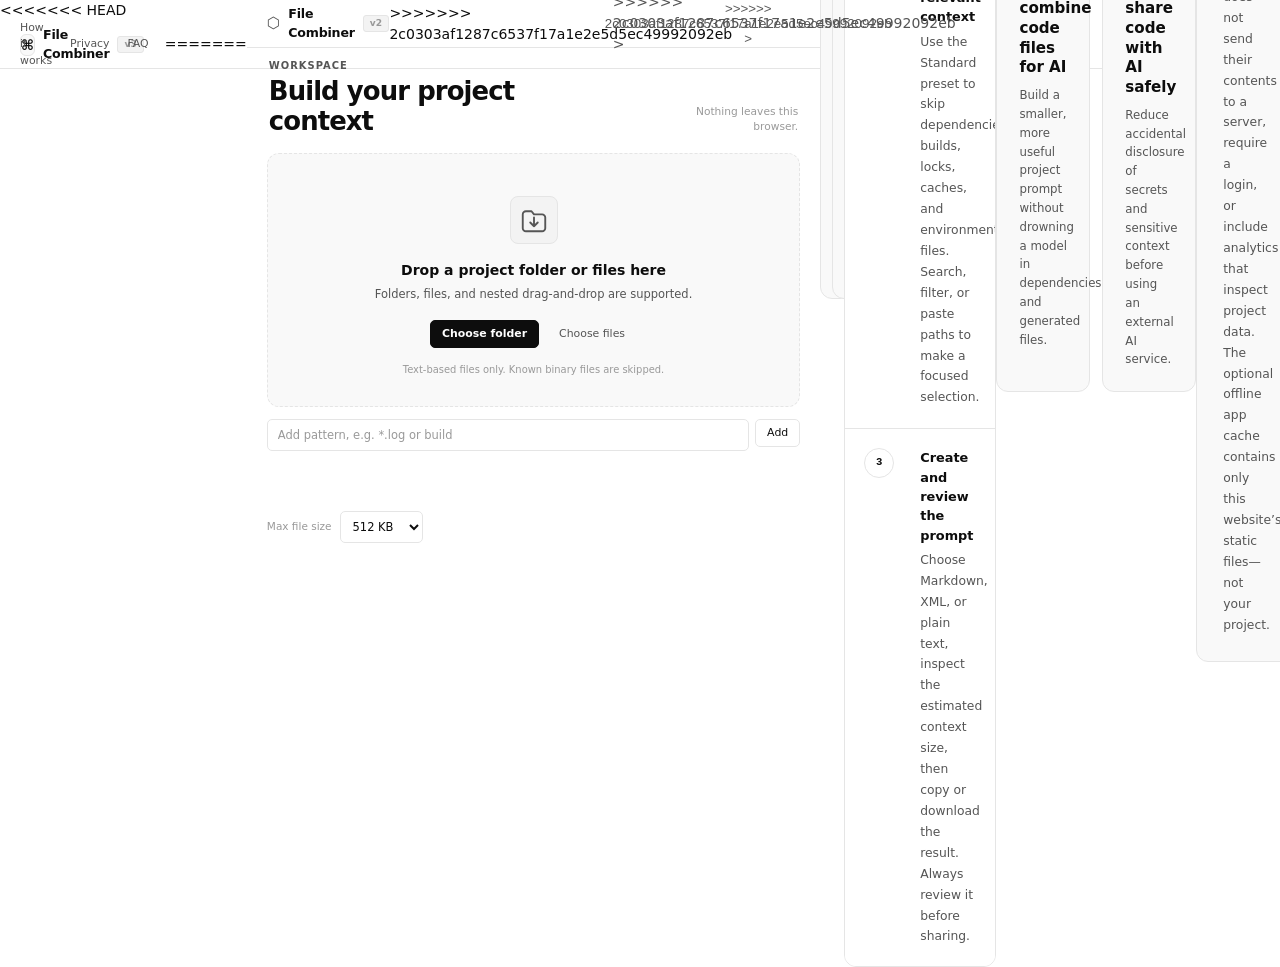
==== commit 02b2ecae: "Merge branch 'main' of https://github.com/Manan-49/file-combiner" ====
--- a/index.html
+++ b/index.html
@@ -3,6 +3,7 @@
   <head>
     <meta charset="UTF-8" />
     <meta name="viewport" content="width=device-width, initial-scale=1.0" />
+<<<<<<< HEAD
     <meta
       name="description"
       content="Combine code files, project folders, docs, and config into one AI-ready Markdown, XML, or text prompt. Free, private, browser-based processing with no uploads."
@@ -157,13 +158,38 @@
           <a href="#faq">FAQ</a>
         </nav>
 
+=======
+    <title>File Combiner</title>
+    <link rel="stylesheet" href="styles.css" />
+    <script>
+      (function () {
+        try {
+          const t = localStorage.getItem("fc-theme");
+          if (t) document.documentElement.setAttribute("data-theme", t);
+        } catch (e) {}
+      })();
+    </script>
+  </head>
+  <body>
+    <div class="app">
+      <!-- ── Top Bar ── -->
+      <header class="topbar">
+        <div class="topbar-left">
+          <span class="app-logo" aria-hidden="true">⬡</span>
+          <span class="app-name">File Combiner</span>
+          <span class="version-chip">v2</span>
+        </div>
+>>>>>>> 2c0303af1287c6537f17a1e2e5d5ec49992092eb
         <div class="topbar-right">
           <button
             type="button"
             class="icon-btn"
             id="themeToggle"
             aria-label="Switch to dark mode"
+<<<<<<< HEAD
             title="Toggle colour theme"
+=======
+>>>>>>> 2c0303af1287c6537f17a1e2e5d5ec49992092eb
           >
             <svg
               id="iconMoon"
@@ -176,7 +202,10 @@
               stroke-width="2"
               stroke-linecap="round"
               stroke-linejoin="round"
+<<<<<<< HEAD
               aria-hidden="true"
+=======
+>>>>>>> 2c0303af1287c6537f17a1e2e5d5ec49992092eb
             >
               <path d="M21 12.79A9 9 0 1 1 11.21 3 7 7 0 0 0 21 12.79z" />
             </svg>
@@ -192,7 +221,10 @@
               stroke-linecap="round"
               stroke-linejoin="round"
               class="hidden"
+<<<<<<< HEAD
               aria-hidden="true"
+=======
+>>>>>>> 2c0303af1287c6537f17a1e2e5d5ec49992092eb
             >
               <circle cx="12" cy="12" r="5" />
               <line x1="12" y1="1" x2="12" y2="3" />
@@ -210,8 +242,12 @@
             target="_blank"
             rel="noopener noreferrer"
             class="icon-btn"
+<<<<<<< HEAD
             aria-label="Open File Combiner on GitHub"
             title="GitHub repository"
+=======
+            aria-label="GitHub repository"
+>>>>>>> 2c0303af1287c6537f17a1e2e5d5ec49992092eb
           >
             <svg
               xmlns="http://www.w3.org/2000/svg"
@@ -223,7 +259,10 @@
               stroke-width="2"
               stroke-linecap="round"
               stroke-linejoin="round"
+<<<<<<< HEAD
               aria-hidden="true"
+=======
+>>>>>>> 2c0303af1287c6537f17a1e2e5d5ec49992092eb
             >
               <path
                 d="M9 19c-5 1.5-5-2.5-7-3m14 6v-3.87a3.37 3.37 0 0 0-.94-2.61c3.14-.35 6.44-1.54 6.44-7A5.44 5.44 0 0 0 20 4.77 5.07 5.07 0 0 0 19.91 1S18.73.65 16 2.48a13.38 13.38 0 0 0-7 0C6.27.65 5.09 1 5.09 1A5.07 5.07 0 0 0 5 4.77a5.44 5.44 0 0 0-1.5 3.78c0 5.42 3.3 6.61 6.44 7A3.37 3.37 0 0 0 9 18.13V22"
@@ -233,6 +272,7 @@
         </div>
       </header>
 
+<<<<<<< HEAD
       <main id="top" class="main">
         <section class="hero" aria-labelledby="pageTitle">
           <p class="eyebrow">Free · local-first · no upload</p>
@@ -414,10 +454,425 @@
               <input type="search" id="searchInput" class="search-input" placeholder="Search files… (⌘/Ctrl + K)" aria-label="Search files" autocomplete="off" />
               <button type="button" class="search-clear hidden" id="searchClear" aria-label="Clear search">
                 <svg xmlns="http://www.w3.org/2000/svg" width="12" height="12" viewBox="0 0 24 24" fill="none" stroke="currentColor" stroke-width="2.5" stroke-linecap="round" stroke-linejoin="round" aria-hidden="true"><line x1="18" y1="6" x2="6" y2="18" /><line x1="6" y1="6" x2="18" y2="18" /></svg>
+=======
+      <main class="main">
+        <!-- ── Drop Zone ── -->
+        <section
+          class="drop-zone"
+          id="dropZone"
+          role="region"
+          aria-label="File drop zone"
+          tabindex="0"
+        >
+          <input
+            type="file"
+            id="folderInput"
+            webkitdirectory
+            mozdirectory
+            directory
+            multiple
+            style="display: none"
+            aria-label="Select folder"
+          />
+          <div class="drop-icon" aria-hidden="true">
+            <svg
+              xmlns="http://www.w3.org/2000/svg"
+              width="28"
+              height="28"
+              viewBox="0 0 24 24"
+              fill="none"
+              stroke="currentColor"
+              stroke-width="1.5"
+              stroke-linecap="round"
+              stroke-linejoin="round"
+            >
+              <path
+                d="M22 19a2 2 0 0 1-2 2H4a2 2 0 0 1-2-2V5a2 2 0 0 1 2-2h5l2 3h9a2 2 0 0 1 2 2z"
+              />
+            </svg>
+          </div>
+          <p class="drop-title">Drop a folder here</p>
+          <p class="drop-sub">
+            or <span class="drop-link">click to browse</span>
+          </p>
+        </section>
+
+        <!-- ── Loading Progress ── -->
+        <div
+          class="load-progress hidden"
+          id="loadProgress"
+          role="status"
+          aria-label="Loading files"
+        >
+          <div class="load-progress-header">
+            <span class="load-progress-label" id="loadProgressLabel"
+              >Processing files…</span
+            >
+            <span class="load-progress-pct" id="loadProgressPct">0%</span>
+          </div>
+          <div class="progress-track">
+            <div
+              class="progress-fill"
+              id="progressFill"
+              style="width: 0%"
+            ></div>
+          </div>
+        </div>
+
+        <!-- ── Settings Panel ── -->
+        <section
+          class="panel hidden"
+          id="settingsPanel"
+          role="region"
+          aria-label="Exclusion settings"
+        >
+          <div
+            class="panel-header"
+            id="settingsPanelHeader"
+            role="button"
+            tabindex="0"
+            aria-expanded="true"
+            aria-controls="settingsPanelBody"
+          >
+            <span class="panel-title">Exclude Patterns</span>
+            <svg
+              class="chevron"
+              xmlns="http://www.w3.org/2000/svg"
+              width="14"
+              height="14"
+              viewBox="0 0 24 24"
+              fill="none"
+              stroke="currentColor"
+              stroke-width="2.5"
+              stroke-linecap="round"
+              stroke-linejoin="round"
+            >
+              <polyline points="6 9 12 15 18 9" />
+            </svg>
+          </div>
+          <div class="panel-body" id="settingsPanelBody">
+            <div class="preset-row">
+              <span class="row-label">Preset</span>
+              <div class="chip-group" id="presetChips">
+                <button type="button" class="chip" data-preset="none">
+                  None
+                </button>
+                <button type="button" class="chip" data-preset="minimal">
+                  Minimal
+                </button>
+                <button
+                  type="button"
+                  class="chip chip-active"
+                  data-preset="standard"
+                >
+                  Standard
+                </button>
+                <button type="button" class="chip" data-preset="aggressive">
+                  Aggressive
+                </button>
+              </div>
+            </div>
+
+            <div class="input-row">
+              <input
+                type="text"
+                id="excludeInput"
+                class="input"
+                placeholder="Add pattern, e.g. *.log or build"
+                aria-label="Add exclude pattern"
+              />
+              <button type="button" class="btn btn-sm" id="addExcludeBtn">
+                Add
               </button>
             </div>
-          </div>
-
+
+            <div class="tag-list" id="excludeTags"></div>
+            <div class="exclude-info" id="excludeInfo"></div>
+
+            <div class="row-inline">
+              <label for="maxFileSize" class="row-label">Max file size</label>
+              <select
+                id="maxFileSize"
+                class="select"
+                aria-label="Maximum file size"
+              >
+                <option value="0">No limit</option>
+                <option value="51200">50 KB</option>
+                <option value="102400">100 KB</option>
+                <option value="524288" selected>512 KB</option>
+                <option value="1048576">1 MB</option>
+                <option value="5242880">5 MB</option>
+                <option value="10485760">10 MB</option>
+              </select>
+            </div>
+          </div>
+        </section>
+
+        <!-- ── Stats ── -->
+        <div
+          class="stats-row hidden"
+          id="stats"
+          role="region"
+          aria-label="File statistics"
+        >
+          <div class="stat-card">
+            <span class="stat-value" id="totalFiles">0</span>
+            <span class="stat-label">Total</span>
+          </div>
+          <div class="stat-card">
+            <span class="stat-value" id="selectedFiles">0</span>
+            <span class="stat-label">Selected</span>
+          </div>
+          <div class="stat-card">
+            <span class="stat-value" id="totalSize">0 B</span>
+            <span class="stat-label">Size</span>
+          </div>
+          <div class="stat-card">
+            <span class="stat-value" id="excludedCount">0</span>
+            <span class="stat-label">Excluded</span>
+          </div>
+        </div>
+
+        <!-- ── Language Breakdown ── -->
+        <section
+          class="panel hidden"
+          id="languageBreakdown"
+          role="region"
+          aria-label="Language breakdown"
+        >
+          <div
+            class="panel-header"
+            id="langPanelHeader"
+            role="button"
+            tabindex="0"
+            aria-expanded="true"
+            aria-controls="langPanelBody"
+          >
+            <span class="panel-title">Language Breakdown</span>
+            <svg
+              class="chevron"
+              xmlns="http://www.w3.org/2000/svg"
+              width="14"
+              height="14"
+              viewBox="0 0 24 24"
+              fill="none"
+              stroke="currentColor"
+              stroke-width="2.5"
+              stroke-linecap="round"
+              stroke-linejoin="round"
+            >
+              <polyline points="6 9 12 15 18 9" />
+            </svg>
+          </div>
+          <div class="panel-body" id="langPanelBody">
+            <div id="languageBars"></div>
+          </div>
+        </section>
+
+        <!-- ── Search ── -->
+        <div class="search-wrap hidden" id="searchWrapper">
+          <div class="search-inner">
+            <svg
+              class="search-icon"
+              xmlns="http://www.w3.org/2000/svg"
+              width="14"
+              height="14"
+              viewBox="0 0 24 24"
+              fill="none"
+              stroke="currentColor"
+              stroke-width="2.5"
+              stroke-linecap="round"
+              stroke-linejoin="round"
+            >
+              <circle cx="11" cy="11" r="8" />
+              <line x1="21" y1="21" x2="16.65" y2="16.65" />
+            </svg>
+            <input
+              type="text"
+              id="searchInput"
+              class="search-input"
+              placeholder="Search files…"
+              aria-label="Search files"
+              autocomplete="off"
+            />
+            <button
+              type="button"
+              class="search-clear hidden"
+              id="searchClear"
+              aria-label="Clear search"
+            >
+              <svg
+                xmlns="http://www.w3.org/2000/svg"
+                width="12"
+                height="12"
+                viewBox="0 0 24 24"
+                fill="none"
+                stroke="currentColor"
+                stroke-width="2.5"
+                stroke-linecap="round"
+                stroke-linejoin="round"
+              >
+                <line x1="18" y1="6" x2="6" y2="18" />
+                <line x1="6" y1="6" x2="18" y2="18" />
+              </svg>
+            </button>
+          </div>
+        </div>
+
+        <!-- ── File List ── -->
+        <section
+          class="panel file-panel hidden"
+          id="fileList"
+          role="region"
+          aria-label="File list"
+        >
+          <div class="file-panel-header">
+            <span class="panel-title">Files</span>
+            <div class="file-toolbar">
+              <div class="btn-group">
+                <button type="button" class="btn btn-xs" id="selectAllBtn">
+                  All
+                </button>
+                <button type="button" class="btn btn-xs" id="selectNoneBtn">
+                  None
+                </button>
+                <button type="button" class="btn btn-xs" id="selectCodeBtn">
+                  Code
+                </button>
+              </div>
+              <div class="btn-group filter-group">
+                <button
+                  type="button"
+                  class="btn btn-xs chip-active"
+                  data-filter="all"
+                >
+                  All
+                </button>
+                <button
+                  type="button"
+                  class="btn btn-xs"
+                  data-filter="components"
+                >
+                  Components
+                </button>
+                <button type="button" class="btn btn-xs" data-filter="styles">
+                  Styles
+                </button>
+                <button type="button" class="btn btn-xs" data-filter="config">
+                  Config
+                </button>
+              </div>
+            </div>
+          </div>
+          <div class="file-list-body" id="fileItems" role="list">
+            <div class="empty-state hidden" id="fileEmptyState">
+              No files match your search.
+            </div>
+          </div>
+        </section>
+
+        <!-- ── Action Bar ── -->
+        <div class="action-bar hidden" id="actionControls">
+          <div class="action-bar-primary">
+            <button type="button" class="btn btn-primary" id="combineBtn">
+              Combine Files
+            </button>
+            <label class="toggle-label">
+              <input type="checkbox" id="useCodeBlocks" checked />
+              Code blocks
+            </label>
+            <label class="toggle-label">
+              <input type="checkbox" id="includeTree" />
+              File tree
+            </label>
+            <button type="button" class="btn btn-ghost btn-sm" id="minifyBtn">
+              Minify: <span id="minifyState">Off</span>
+            </button>
+          </div>
+          <div class="action-bar-secondary">
+            <button
+              type="button"
+              class="btn btn-ghost btn-sm"
+              id="downloadMdBtn"
+            >
+              Export .md
+            </button>
+            <button
+              type="button"
+              class="btn btn-ghost btn-sm"
+              id="downloadTxtBtn"
+            >
+              Export .txt
+            </button>
+            <button
+              type="button"
+              class="btn btn-ghost btn-sm"
+              id="promptTemplateBtn"
+            >
+              AI Prompt
+            </button>
+            <button
+              type="button"
+              class="btn btn-ghost btn-sm"
+              id="projectContextBtn"
+            >
+              Context
+            </button>
+            <button
+              type="button"
+              class="btn btn-ghost btn-sm"
+              id="pastePathsBtn"
+            >
+              Paste Paths
+            </button>
+            <button
+              type="button"
+              class="btn btn-ghost btn-sm danger-hover"
+              id="resetBtn"
+            >
+              Reset
+            </button>
+          </div>
+        </div>
+
+        <!-- ── Output Section ── -->
+        <section
+          class="panel hidden"
+          id="outputSection"
+          role="region"
+          aria-label="Combined output"
+        >
+          <div class="output-header">
+            <span class="panel-title">Output</span>
+            <div class="output-header-right">
+              <select
+                id="tokenLimitSelect"
+                class="select select-sm"
+                aria-label="Token limit"
+              >
+                <option value="0">No token limit</option>
+                <option value="4096">GPT-3.5 (4K)</option>
+                <option value="16384">GPT-3.5-16K</option>
+                <option value="8192">GPT-4 (8K)</option>
+                <option value="128000" selected>GPT-4 Turbo (128K)</option>
+                <option value="200000">Claude 3.5 (200K)</option>
+                <option value="1000000">Gemini 1.5 (1M)</option>
+              </select>
+              <button type="button" class="btn btn-sm" id="copyBtn">
+                Copy
+              </button>
+              <button
+                type="button"
+                class="btn btn-ghost btn-sm"
+                id="customPromptBtn"
+              >
+                + Prompt
+>>>>>>> 2c0303af1287c6537f17a1e2e5d5ec49992092eb
+              </button>
+            </div>
+          </div>
+
+<<<<<<< HEAD
           <section class="panel file-panel hidden" id="fileList" aria-labelledby="fileListTitle">
             <div class="file-panel-header">
               <span class="panel-title" id="fileListTitle">Files</span>
@@ -534,11 +989,37 @@
             <details><summary>Can I use the output with ChatGPT, Claude, Gemini, or another AI tool?</summary><p>Yes. Markdown is a good general default; XML can make file boundaries clearer for some workflows, and plain text is available when you need the smallest wrapper.</p></details>
             <details><summary>Is the token count exact?</summary><p>No. It is a practical character-based estimate. Every model and tokenizer differs, so leave room below a provider’s actual context limit.</p></details>
             <details><summary>Can the secret safeguard guarantee safe output?</summary><p>No. It masks several common credential shapes but cannot identify every secret or every sensitive business detail. Review the final content before sharing it.</p></details>
+=======
+          <textarea
+            class="output-textarea"
+            id="outputTextarea"
+            placeholder="Combined output will appear here…"
+            aria-label="Combined output"
+            spellcheck="false"
+          ></textarea>
+
+          <div id="tokenCounter" class="token-counter hidden">
+            <div class="token-row">
+              <span id="tokenCount" class="token-count">0</span>
+              <span class="token-sep"
+                >/ <span id="tokenLimit">128,000</span> tokens</span
+              >
+              <div class="token-bar-wrap">
+                <div class="token-bar-track">
+                  <div class="token-bar-fill" id="tokenProgress"></div>
+                </div>
+              </div>
+            </div>
+            <p class="token-warning hidden" id="tokenWarning">
+              Exceeds token limit
+            </p>
+>>>>>>> 2c0303af1287c6537f17a1e2e5d5ec49992092eb
           </div>
         </section>
       </main>
 
       <footer class="footer">
+<<<<<<< HEAD
         <span>File Combiner v3 · Private browser-based file combining</span>
         <span class="footer-links"><a href="#guides">Guides</a><a href="#privacy">Privacy</a><a href="#faq">FAQ</a><a href="https://github.com/Manan-49/file-combiner" target="_blank" rel="noopener noreferrer">GitHub</a></span>
       </footer>
@@ -556,10 +1037,100 @@
       <div class="modal modal-sm">
         <div class="modal-header"><span class="modal-title" id="promptModalTitle">AI prompt templates</span><button type="button" class="icon-btn" id="closePromptBtn" aria-label="Close prompt templates"><svg xmlns="http://www.w3.org/2000/svg" width="16" height="16" viewBox="0 0 24 24" fill="none" stroke="currentColor" stroke-width="2.5" stroke-linecap="round" stroke-linejoin="round" aria-hidden="true"><line x1="18" y1="6" x2="6" y2="18" /><line x1="6" y1="6" x2="18" y2="18" /></svg></button></div>
         <p class="modal-desc">Add a focused instruction before your generated project context.</p>
+=======
+        File Combiner v2 &middot;
+        <a
+          href="https://github.com/Manan-49/file-combiner"
+          target="_blank"
+          rel="noopener noreferrer"
+          >GitHub</a
+        >
+      </footer>
+    </div>
+
+    <!-- ── Preview Modal ── -->
+    <div
+      class="modal-overlay hidden"
+      id="previewModal"
+      role="dialog"
+      aria-modal="true"
+      aria-labelledby="previewFileName"
+    >
+      <div class="modal modal-lg">
+        <div class="modal-header">
+          <span class="modal-title" id="previewFileName">Preview</span>
+          <button
+            type="button"
+            class="icon-btn"
+            id="closePreviewBtn"
+            aria-label="Close"
+          >
+            <svg
+              xmlns="http://www.w3.org/2000/svg"
+              width="16"
+              height="16"
+              viewBox="0 0 24 24"
+              fill="none"
+              stroke="currentColor"
+              stroke-width="2.5"
+              stroke-linecap="round"
+              stroke-linejoin="round"
+            >
+              <line x1="18" y1="6" x2="6" y2="18" />
+              <line x1="6" y1="6" x2="18" y2="18" />
+            </svg>
+          </button>
+        </div>
+        <pre class="modal-code" id="previewContent"></pre>
+        <div class="notice hidden" id="previewTruncated">
+          Preview truncated at 50,000 characters — full content included when
+          combining.
+        </div>
+      </div>
+    </div>
+
+    <!-- ── AI Prompt Modal ── -->
+    <div
+      class="modal-overlay hidden"
+      id="promptModal"
+      role="dialog"
+      aria-modal="true"
+      aria-labelledby="promptModalTitle"
+    >
+      <div class="modal modal-sm">
+        <div class="modal-header">
+          <span class="modal-title" id="promptModalTitle"
+            >AI Prompt Templates</span
+          >
+          <button
+            type="button"
+            class="icon-btn"
+            id="closePromptBtn"
+            aria-label="Close"
+          >
+            <svg
+              xmlns="http://www.w3.org/2000/svg"
+              width="16"
+              height="16"
+              viewBox="0 0 24 24"
+              fill="none"
+              stroke="currentColor"
+              stroke-width="2.5"
+              stroke-linecap="round"
+              stroke-linejoin="round"
+            >
+              <line x1="18" y1="6" x2="6" y2="18" />
+              <line x1="6" y1="6" x2="18" y2="18" />
+            </svg>
+          </button>
+        </div>
+        <p class="modal-desc">Select a template to prepend to your output.</p>
+>>>>>>> 2c0303af1287c6537f17a1e2e5d5ec49992092eb
         <div class="prompt-list" id="promptButtons"></div>
       </div>
     </div>
 
+<<<<<<< HEAD
     <div class="modal-overlay hidden" id="customPromptModal" role="dialog" aria-modal="true" aria-labelledby="customPromptTitle">
       <div class="modal modal-sm">
         <div class="modal-header"><span class="modal-title" id="customPromptTitle">Custom prompt</span><button type="button" class="icon-btn" id="closeCustomPromptBtn" aria-label="Close custom prompt"><svg xmlns="http://www.w3.org/2000/svg" width="16" height="16" viewBox="0 0 24 24" fill="none" stroke="currentColor" stroke-width="2.5" stroke-linecap="round" stroke-linejoin="round" aria-hidden="true"><line x1="18" y1="6" x2="6" y2="18" /><line x1="6" y1="6" x2="18" y2="18" /></svg></button></div>
@@ -575,11 +1146,145 @@
         <p class="modal-desc">Paste one project-relative path per line. A filename can match more than one file, so review any ambiguous matches.</p>
         <textarea class="modal-textarea" id="pathTextarea" placeholder="src/app.ts&#10;src/components/Header.tsx&#10;package.json" rows="6" aria-label="File paths"></textarea>
         <div class="modal-actions"><button type="button" class="btn btn-primary btn-sm" id="matchSelectBtn">Match and select</button><button type="button" class="btn btn-ghost btn-sm" id="matchAddBtn">Add to selection</button><button type="button" class="btn btn-ghost btn-sm" id="cancelPathBtn">Cancel</button></div>
+=======
+    <!-- ── Custom Prompt Modal ── -->
+    <div
+      class="modal-overlay hidden"
+      id="customPromptModal"
+      role="dialog"
+      aria-modal="true"
+      aria-labelledby="customPromptTitle"
+    >
+      <div class="modal modal-sm">
+        <div class="modal-header">
+          <span class="modal-title" id="customPromptTitle">Custom Prompt</span>
+          <button
+            type="button"
+            class="icon-btn"
+            id="closeCustomPromptBtn"
+            aria-label="Close"
+          >
+            <svg
+              xmlns="http://www.w3.org/2000/svg"
+              width="16"
+              height="16"
+              viewBox="0 0 24 24"
+              fill="none"
+              stroke="currentColor"
+              stroke-width="2.5"
+              stroke-linecap="round"
+              stroke-linejoin="round"
+            >
+              <line x1="18" y1="6" x2="6" y2="18" />
+              <line x1="6" y1="6" x2="18" y2="18" />
+            </svg>
+          </button>
+        </div>
+        <p class="modal-desc">
+          Enter an instruction to prepend to your combined output.
+        </p>
+        <textarea
+          class="modal-textarea"
+          id="customPromptInput"
+          placeholder="e.g. Review this code for security vulnerabilities…"
+          rows="4"
+          aria-label="Custom prompt"
+        ></textarea>
+        <div class="modal-actions">
+          <button
+            type="button"
+            class="btn btn-primary btn-sm"
+            id="applyCustomPromptBtn"
+          >
+            Apply
+          </button>
+          <button
+            type="button"
+            class="btn btn-ghost btn-sm"
+            id="cancelCustomPromptBtn"
+          >
+            Cancel
+          </button>
+        </div>
+      </div>
+    </div>
+
+    <!-- ── Path Selector Modal ── -->
+    <div
+      class="modal-overlay hidden"
+      id="pathModal"
+      role="dialog"
+      aria-modal="true"
+      aria-labelledby="pathModalTitle"
+    >
+      <div class="modal">
+        <div class="modal-header">
+          <span class="modal-title" id="pathModalTitle">Paste File Paths</span>
+          <button
+            type="button"
+            class="icon-btn"
+            id="closePathBtn"
+            aria-label="Close"
+          >
+            <svg
+              xmlns="http://www.w3.org/2000/svg"
+              width="16"
+              height="16"
+              viewBox="0 0 24 24"
+              fill="none"
+              stroke="currentColor"
+              stroke-width="2.5"
+              stroke-linecap="round"
+              stroke-linejoin="round"
+            >
+              <line x1="18" y1="6" x2="6" y2="18" />
+              <line x1="6" y1="6" x2="18" y2="18" />
+            </svg>
+          </button>
+        </div>
+        <p class="modal-desc">
+          Paste file paths (one per line) to auto-select matching files.
+        </p>
+        <textarea
+          class="modal-textarea"
+          id="pathTextarea"
+          placeholder="app/api/checkout/route.ts&#10;app/api/cart/route.ts&#10;app/api/orders/route.ts"
+          rows="6"
+          aria-label="File paths"
+        ></textarea>
+        <div class="modal-actions">
+          <button
+            type="button"
+            class="btn btn-primary btn-sm"
+            id="matchSelectBtn"
+          >
+            Match &amp; Select
+          </button>
+          <button type="button" class="btn btn-ghost btn-sm" id="matchAddBtn">
+            Add to Selection
+          </button>
+          <button type="button" class="btn btn-ghost btn-sm" id="cancelPathBtn">
+            Cancel
+          </button>
+        </div>
+>>>>>>> 2c0303af1287c6537f17a1e2e5d5ec49992092eb
         <div class="path-results hidden" id="pathResults"></div>
       </div>
     </div>
 
+<<<<<<< HEAD
     <div id="toastContainer" class="toast-container" aria-live="polite" aria-atomic="false"></div>
     <script src="/script.js" defer></script>
+=======
+    <!-- ── Toast ── -->
+    <div
+      id="toastContainer"
+      class="toast-container"
+      aria-live="polite"
+      aria-atomic="false"
+    ></div>
+
+    <script src="script.js"></script>
+>>>>>>> 2c0303af1287c6537f17a1e2e5d5ec49992092eb
   </body>
 </html>
--- a/styles.css
+++ b/styles.css
@@ -1475,6 +1475,7 @@
     padding: 36px 16px;
   }
 }
+<<<<<<< HEAD
 
 /* ─────────────────────────────────────────────────────────────────────────────
    File Combiner v3 — product, content, and accessibility layer
@@ -2329,3 +2330,5 @@
 .file-list-body {
   list-style: none;
 }
+=======
+>>>>>>> 2c0303af1287c6537f17a1e2e5d5ec49992092eb
--- a/styles.css
+++ b/styles.css
@@ -1475,6 +1475,7 @@
     padding: 36px 16px;
   }
 }
+<<<<<<< HEAD
 
 /* ─────────────────────────────────────────────────────────────────────────────
    File Combiner v3 — product, content, and accessibility layer
@@ -2329,3 +2330,5 @@
 .file-list-body {
   list-style: none;
 }
+=======
+>>>>>>> 2c0303af1287c6537f17a1e2e5d5ec49992092eb
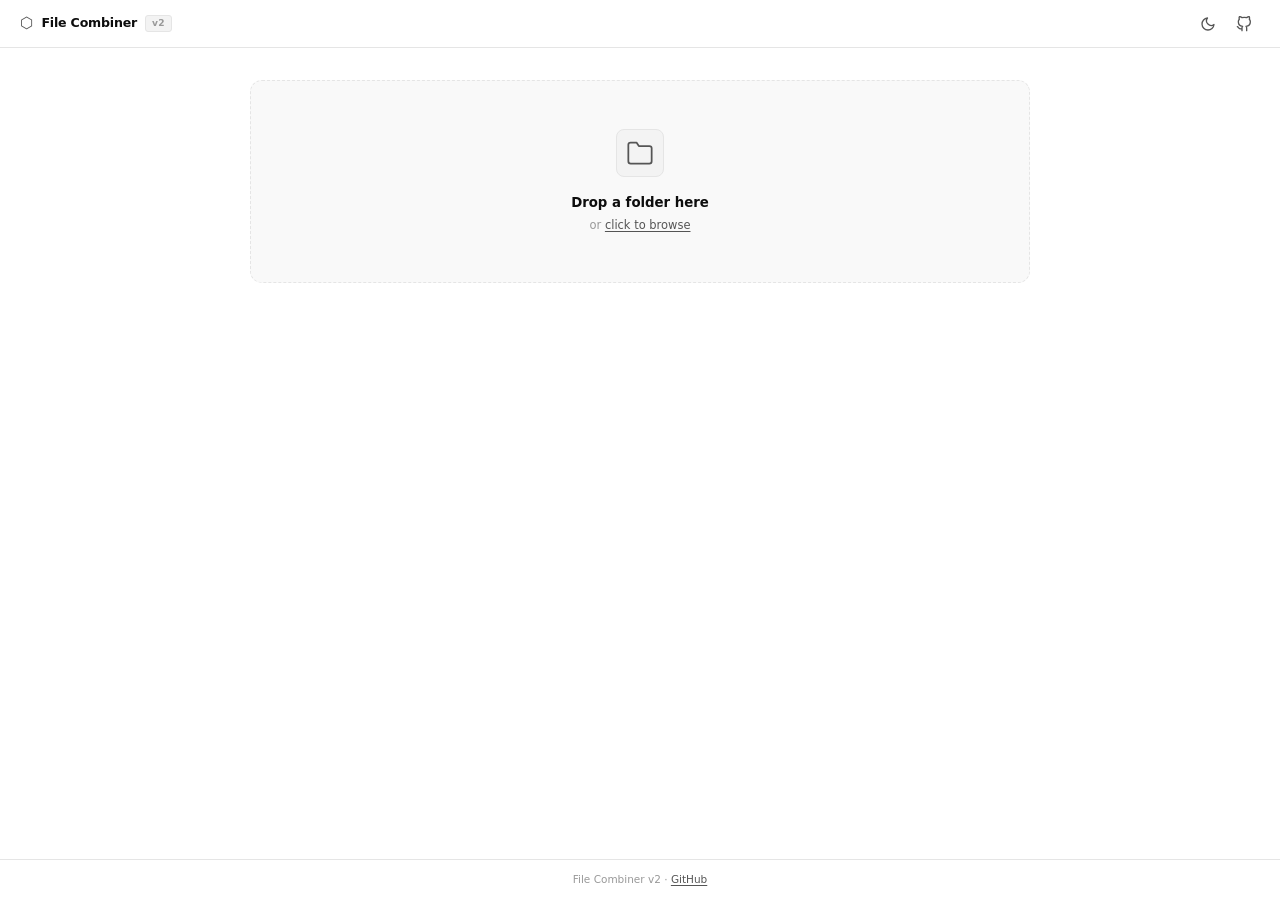
==== commit e139fc14: "Resolve merge conflicts and fix Netlify deployment" ====
--- a/index.html
+++ b/index.html
@@ -3,162 +3,6 @@
   <head>
     <meta charset="UTF-8" />
     <meta name="viewport" content="width=device-width, initial-scale=1.0" />
-<<<<<<< HEAD
-    <meta
-      name="description"
-      content="Combine code files, project folders, docs, and config into one AI-ready Markdown, XML, or text prompt. Free, private, browser-based processing with no uploads."
-    />
-    <meta
-      name="keywords"
-      content="file combiner, code file combiner, combine code files, codebase to prompt, AI prompt generator, combine folder files, markdown file combiner"
-    />
-    <meta
-      name="robots"
-      content="index,follow,max-image-preview:large,max-snippet:-1,max-video-preview:-1"
-    />
-    <meta name="theme-color" content="#111827" />
-    <meta name="color-scheme" content="light dark" />
-
-    <title>Free Code File Combiner for AI Prompts | Private &amp; Local</title>
-    <link rel="canonical" href="https://file-combiner.netlify.app/" />
-    <link rel="manifest" href="/manifest.webmanifest" />
-    <link rel="icon" href="/favicon.svg" type="image/svg+xml" />
-    <link rel="apple-touch-icon" href="/icons/icon-192.png" />
-
-    <meta property="og:type" content="website" />
-    <meta property="og:site_name" content="File Combiner" />
-    <meta
-      property="og:title"
-      content="File Combiner — Turn a codebase into an AI-ready prompt"
-    />
-    <meta
-      property="og:description"
-      content="Combine folders and code files locally in your browser. No upload, no account, no server-side processing."
-    />
-    <meta property="og:url" content="https://file-combiner.netlify.app/" />
-    <meta
-      property="og:image"
-      content="https://file-combiner.netlify.app/assets/og-file-combiner.png"
-    />
-    <meta property="og:image:width" content="1200" />
-    <meta property="og:image:height" content="630" />
-    <meta
-      property="og:image:alt"
-      content="File Combiner — private codebase to AI prompt tool"
-    />
-    <meta name="twitter:card" content="summary_large_image" />
-    <meta
-      name="twitter:title"
-      content="File Combiner — private codebase to AI prompt tool"
-    />
-    <meta
-      name="twitter:description"
-      content="Combine code folders into an AI-ready prompt in your browser."
-    />
-    <meta
-      name="twitter:image"
-      content="https://file-combiner.netlify.app/assets/og-file-combiner.png"
-    />
-
-    <script src="/theme.js"></script>
-    <link rel="stylesheet" href="/styles.css" />
-
-    <script type="application/ld+json">
-      {
-        "@context": "https://schema.org",
-        "@graph": [
-          {
-            "@type": "WebSite",
-            "@id": "https://file-combiner.netlify.app/#website",
-            "url": "https://file-combiner.netlify.app/",
-            "name": "File Combiner",
-            "description": "A private, browser-based tool for combining code files into AI-ready prompts."
-          },
-          {
-            "@type": "SoftwareApplication",
-            "@id": "https://file-combiner.netlify.app/#app",
-            "name": "File Combiner",
-            "applicationCategory": "DeveloperApplication",
-            "applicationSubCategory": "Code file combiner",
-            "operatingSystem": "Any modern web browser",
-            "url": "https://file-combiner.netlify.app/",
-            "image": "https://file-combiner.netlify.app/assets/og-file-combiner.png",
-            "description": "A free, local-first web app that combines code files and folders into Markdown, XML, or plain-text prompts for AI tools.",
-            "isAccessibleForFree": true,
-            "offers": {
-              "@type": "Offer",
-              "price": "0",
-              "priceCurrency": "USD"
-            },
-            "featureList": [
-              "Folder and multi-file selection",
-              "Browser-only local processing",
-              "AI-ready Markdown, XML, and plain-text output",
-              "Configurable exclusions and token estimates",
-              "Optional likely-secret redaction"
-            ],
-            "sameAs": ["https://github.com/Manan-49/file-combiner"]
-          },
-          {
-            "@type": "FAQPage",
-            "@id": "https://file-combiner.netlify.app/#faq",
-            "mainEntity": [
-              {
-                "@type": "Question",
-                "name": "Does File Combiner upload my code?",
-                "acceptedAnswer": {
-                  "@type": "Answer",
-                  "text": "No. File Combiner reads selected files in your browser and creates the output locally. It has no code-upload endpoint or account requirement."
-                }
-              },
-              {
-                "@type": "Question",
-                "name": "What can I combine with File Combiner?",
-                "acceptedAnswer": {
-                  "@type": "Answer",
-                  "text": "You can combine text-based source files, documentation, and configuration files from a folder or a multi-file selection. Known binary files are skipped."
-                }
-              },
-              {
-                "@type": "Question",
-                "name": "Can I use the output with ChatGPT, Claude, or Gemini?",
-                "acceptedAnswer": {
-                  "@type": "Answer",
-                  "text": "Yes. Choose Markdown, XML, or plain-text output, review the generated context and token estimate, then copy or download it for an AI workflow."
-                }
-              },
-              {
-                "@type": "Question",
-                "name": "How does secret protection work?",
-                "acceptedAnswer": {
-                  "@type": "Answer",
-                  "text": "The standard exclusion preset omits common environment files. The optional output safeguard masks likely credential values in generated output, but you should always review content before sharing it."
-                }
-              }
-            ]
-          }
-        ]
-      }
-    </script>
-  </head>
-  <body>
-    <a class="skip-link" href="#combiner">Skip to file combiner</a>
-
-    <div class="app">
-      <header class="topbar" aria-label="Main navigation">
-        <a class="brand" href="#top" aria-label="File Combiner home">
-          <span class="app-logo brand-mark" aria-hidden="true">⌘</span>
-          <span class="app-name">File Combiner</span>
-          <span class="version-chip">v3</span>
-        </a>
-
-        <nav class="topbar-nav" aria-label="On this page">
-          <a href="#how-it-works">How it works</a>
-          <a href="#privacy">Privacy</a>
-          <a href="#faq">FAQ</a>
-        </nav>
-
-=======
     <title>File Combiner</title>
     <link rel="stylesheet" href="styles.css" />
     <script>
@@ -179,17 +23,12 @@
           <span class="app-name">File Combiner</span>
           <span class="version-chip">v2</span>
         </div>
->>>>>>> 2c0303af1287c6537f17a1e2e5d5ec49992092eb
         <div class="topbar-right">
           <button
             type="button"
             class="icon-btn"
             id="themeToggle"
             aria-label="Switch to dark mode"
-<<<<<<< HEAD
-            title="Toggle colour theme"
-=======
->>>>>>> 2c0303af1287c6537f17a1e2e5d5ec49992092eb
           >
             <svg
               id="iconMoon"
@@ -202,10 +41,6 @@
               stroke-width="2"
               stroke-linecap="round"
               stroke-linejoin="round"
-<<<<<<< HEAD
-              aria-hidden="true"
-=======
->>>>>>> 2c0303af1287c6537f17a1e2e5d5ec49992092eb
             >
               <path d="M21 12.79A9 9 0 1 1 11.21 3 7 7 0 0 0 21 12.79z" />
             </svg>
@@ -221,10 +56,6 @@
               stroke-linecap="round"
               stroke-linejoin="round"
               class="hidden"
-<<<<<<< HEAD
-              aria-hidden="true"
-=======
->>>>>>> 2c0303af1287c6537f17a1e2e5d5ec49992092eb
             >
               <circle cx="12" cy="12" r="5" />
               <line x1="12" y1="1" x2="12" y2="3" />
@@ -242,12 +73,7 @@
             target="_blank"
             rel="noopener noreferrer"
             class="icon-btn"
-<<<<<<< HEAD
-            aria-label="Open File Combiner on GitHub"
-            title="GitHub repository"
-=======
             aria-label="GitHub repository"
->>>>>>> 2c0303af1287c6537f17a1e2e5d5ec49992092eb
           >
             <svg
               xmlns="http://www.w3.org/2000/svg"
@@ -259,10 +85,6 @@
               stroke-width="2"
               stroke-linecap="round"
               stroke-linejoin="round"
-<<<<<<< HEAD
-              aria-hidden="true"
-=======
->>>>>>> 2c0303af1287c6537f17a1e2e5d5ec49992092eb
             >
               <path
                 d="M9 19c-5 1.5-5-2.5-7-3m14 6v-3.87a3.37 3.37 0 0 0-.94-2.61c3.14-.35 6.44-1.54 6.44-7A5.44 5.44 0 0 0 20 4.77 5.07 5.07 0 0 0 19.91 1S18.73.65 16 2.48a13.38 13.38 0 0 0-7 0C6.27.65 5.09 1 5.09 1A5.07 5.07 0 0 0 5 4.77a5.44 5.44 0 0 0-1.5 3.78c0 5.42 3.3 6.61 6.44 7A3.37 3.37 0 0 0 9 18.13V22"
@@ -272,189 +94,6 @@
         </div>
       </header>
 
-<<<<<<< HEAD
-      <main id="top" class="main">
-        <section class="hero" aria-labelledby="pageTitle">
-          <p class="eyebrow">Free · local-first · no upload</p>
-          <h1 id="pageTitle">Combine code files into one AI-ready prompt — privately.</h1>
-          <p class="hero-copy">
-            Select a project folder or individual files, keep only the context that
-            matters, and export clean Markdown, XML, or plain text for code review,
-            debugging, refactoring, and documentation.
-          </p>
-          <div class="hero-actions">
-            <a class="btn btn-primary" href="#combiner">Start combining</a>
-            <a class="btn btn-ghost" href="#how-it-works">See how it works</a>
-          </div>
-          <ul class="proof-list">
-            <li>Runs entirely in your browser</li>
-            <li>No account or code upload</li>
-            <li>Secret-aware output safeguard</li>
-          </ul>
-        </section>
-
-        <section class="workspace" id="combiner" aria-labelledby="workspaceTitle">
-          <div class="workspace-heading">
-            <div>
-              <p class="workspace-kicker">Workspace</p>
-              <h2 id="workspaceTitle">Build your project context</h2>
-            </div>
-            <p class="workspace-status" id="workspaceStatus" aria-live="polite">
-              Nothing leaves this browser.
-            </p>
-          </div>
-
-          <section
-            class="drop-zone"
-            id="dropZone"
-            aria-label="Drop a folder or files here"
-            tabindex="0"
-          >
-            <input
-              type="file"
-              id="folderInput"
-              webkitdirectory
-              mozdirectory
-              directory
-              multiple
-              hidden
-              aria-label="Select a project folder"
-            />
-            <input
-              type="file"
-              id="filesInput"
-              multiple
-              hidden
-              aria-label="Select code files"
-            />
-            <div class="drop-icon" aria-hidden="true">
-              <svg
-                xmlns="http://www.w3.org/2000/svg"
-                width="30"
-                height="30"
-                viewBox="0 0 24 24"
-                fill="none"
-                stroke="currentColor"
-                stroke-width="1.5"
-                stroke-linecap="round"
-                stroke-linejoin="round"
-              >
-                <path d="M3 7.5A2.5 2.5 0 0 1 5.5 5H10l2 2.5h6.5A2.5 2.5 0 0 1 21 10v8.5a2.5 2.5 0 0 1-2.5 2.5h-13A2.5 2.5 0 0 1 3 18.5z" />
-                <path d="M12 10v7m-3-3 3 3 3-3" />
-              </svg>
-            </div>
-            <p class="drop-title">Drop a project folder or files here</p>
-            <p class="drop-sub">Folders, files, and nested drag-and-drop are supported.</p>
-            <div class="drop-actions">
-              <button type="button" class="btn btn-primary btn-sm" id="browseFolderBtn">
-                Choose folder
-              </button>
-              <button type="button" class="btn btn-ghost btn-sm" id="browseFilesBtn">
-                Choose files
-              </button>
-            </div>
-            <p class="drop-note">Text-based files only. Known binary files are skipped.</p>
-          </section>
-
-          <div
-            class="load-progress hidden"
-            id="loadProgress"
-            role="status"
-            aria-label="Loading files"
-          >
-            <div class="load-progress-header">
-              <span class="load-progress-label" id="loadProgressLabel">Processing files…</span>
-              <span class="load-progress-pct" id="loadProgressPct">0%</span>
-            </div>
-            <div class="progress-track" aria-hidden="true">
-              <div class="progress-fill" id="progressFill"></div>
-            </div>
-          </div>
-
-          <section
-            class="panel hidden"
-            id="settingsPanel"
-            aria-labelledby="settingsTitle"
-          >
-            <button
-              type="button"
-              class="panel-header"
-              id="settingsPanelHeader"
-              aria-expanded="true"
-              aria-controls="settingsPanelBody"
-            >
-              <span class="panel-title" id="settingsTitle">Inclusion settings</span>
-              <svg class="chevron" xmlns="http://www.w3.org/2000/svg" width="14" height="14" viewBox="0 0 24 24" fill="none" stroke="currentColor" stroke-width="2.5" stroke-linecap="round" stroke-linejoin="round" aria-hidden="true"><polyline points="6 9 12 15 18 9" /></svg>
-            </button>
-            <div class="panel-body" id="settingsPanelBody">
-              <div class="preset-row">
-                <span class="row-label">Exclude preset</span>
-                <div class="chip-group" id="presetChips" role="group" aria-label="Exclusion preset">
-                  <button type="button" class="chip" data-preset="none">None</button>
-                  <button type="button" class="chip" data-preset="minimal">Minimal</button>
-                  <button type="button" class="chip chip-active" data-preset="standard">Standard</button>
-                  <button type="button" class="chip" data-preset="aggressive">Aggressive</button>
-                </div>
-              </div>
-
-              <div class="input-row">
-                <input
-                  type="text"
-                  id="excludeInput"
-                  class="input"
-                  placeholder="Add pattern, e.g. *.log or build"
-                  aria-label="Add exclusion pattern"
-                />
-                <button type="button" class="btn btn-sm" id="addExcludeBtn">Add</button>
-              </div>
-
-              <div class="tag-list" id="excludeTags"></div>
-              <div class="exclude-info" id="excludeInfo"></div>
-
-              <div class="settings-grid">
-                <div class="row-inline">
-                  <label for="maxFileSize" class="row-label">Max file size</label>
-                  <select id="maxFileSize" class="select" aria-label="Maximum file size">
-                    <option value="0">No limit</option>
-                    <option value="51200">50 KB</option>
-                    <option value="102400">100 KB</option>
-                    <option value="524288" selected>512 KB</option>
-                    <option value="1048576">1 MB</option>
-                    <option value="5242880">5 MB</option>
-                    <option value="10485760">10 MB</option>
-                  </select>
-                </div>
-                <label class="toggle-label protect-toggle">
-                  <input type="checkbox" id="redactSecrets" checked />
-                  <span>Mask likely secrets in output</span>
-                  <span class="help-dot" title="This is an additional safeguard, not a replacement for reviewing the output.">?</span>
-                </label>
-              </div>
-            </div>
-          </section>
-
-          <section class="stats-row hidden" id="stats" aria-label="File statistics">
-            <div class="stat-card"><span class="stat-value" id="totalFiles">0</span><span class="stat-label">Included</span></div>
-            <div class="stat-card"><span class="stat-value" id="selectedFiles">0</span><span class="stat-label">Selected</span></div>
-            <div class="stat-card"><span class="stat-value" id="totalSize">0 B</span><span class="stat-label">Selected size</span></div>
-            <div class="stat-card"><span class="stat-value" id="excludedCount">0</span><span class="stat-label">Skipped</span></div>
-          </section>
-
-          <section class="panel hidden" id="languageBreakdown" aria-labelledby="languageTitle">
-            <button type="button" class="panel-header" id="langPanelHeader" aria-expanded="true" aria-controls="langPanelBody">
-              <span class="panel-title" id="languageTitle">Language breakdown</span>
-              <svg class="chevron" xmlns="http://www.w3.org/2000/svg" width="14" height="14" viewBox="0 0 24 24" fill="none" stroke="currentColor" stroke-width="2.5" stroke-linecap="round" stroke-linejoin="round" aria-hidden="true"><polyline points="6 9 12 15 18 9" /></svg>
-            </button>
-            <div class="panel-body" id="langPanelBody"><div id="languageBars"></div></div>
-          </section>
-
-          <div class="search-wrap hidden" id="searchWrapper">
-            <div class="search-inner">
-              <svg class="search-icon" xmlns="http://www.w3.org/2000/svg" width="14" height="14" viewBox="0 0 24 24" fill="none" stroke="currentColor" stroke-width="2.5" stroke-linecap="round" stroke-linejoin="round" aria-hidden="true"><circle cx="11" cy="11" r="8" /><line x1="21" y1="21" x2="16.65" y2="16.65" /></svg>
-              <input type="search" id="searchInput" class="search-input" placeholder="Search files… (⌘/Ctrl + K)" aria-label="Search files" autocomplete="off" />
-              <button type="button" class="search-clear hidden" id="searchClear" aria-label="Clear search">
-                <svg xmlns="http://www.w3.org/2000/svg" width="12" height="12" viewBox="0 0 24 24" fill="none" stroke="currentColor" stroke-width="2.5" stroke-linecap="round" stroke-linejoin="round" aria-hidden="true"><line x1="18" y1="6" x2="6" y2="18" /><line x1="6" y1="6" x2="18" y2="18" /></svg>
-=======
       <main class="main">
         <!-- ── Drop Zone ── -->
         <section
@@ -867,129 +506,10 @@
                 id="customPromptBtn"
               >
                 + Prompt
->>>>>>> 2c0303af1287c6537f17a1e2e5d5ec49992092eb
               </button>
             </div>
           </div>
 
-<<<<<<< HEAD
-          <section class="panel file-panel hidden" id="fileList" aria-labelledby="fileListTitle">
-            <div class="file-panel-header">
-              <span class="panel-title" id="fileListTitle">Files</span>
-              <div class="file-toolbar">
-                <div class="btn-group" role="group" aria-label="Selection actions">
-                  <button type="button" class="btn btn-xs" id="selectAllBtn">All visible</button>
-                  <button type="button" class="btn btn-xs" id="selectNoneBtn">None visible</button>
-                  <button type="button" class="btn btn-xs" id="selectCodeBtn">Code only</button>
-                </div>
-                <div class="btn-group filter-group" role="group" aria-label="Filter files">
-                  <button type="button" class="btn btn-xs chip-active" data-filter="all">All</button>
-                  <button type="button" class="btn btn-xs" data-filter="components">Components</button>
-                  <button type="button" class="btn btn-xs" data-filter="styles">Styles</button>
-                  <button type="button" class="btn btn-xs" data-filter="config">Config</button>
-                </div>
-                <label class="sort-control">Sort <select id="sortFiles" class="select select-sm"><option value="path">Path A–Z</option><option value="size">Largest first</option><option value="type">File type</option></select></label>
-              </div>
-            </div>
-            <ul class="file-list-body" id="fileItems">
-              <li class="empty-state hidden" id="fileEmptyState">No files match your current search or filter.</li>
-            </ul>
-          </section>
-
-          <div class="action-bar hidden" id="actionControls">
-            <div class="action-bar-primary">
-              <button type="button" class="btn btn-primary" id="combineBtn">Create output</button>
-              <label class="toggle-label"><input type="checkbox" id="useCodeBlocks" checked /> Code fences</label>
-              <label class="toggle-label"><input type="checkbox" id="includeTree" /> File tree</label>
-              <button type="button" class="btn btn-ghost btn-sm" id="minifyBtn" title="Safely removes only excess blank lines and trailing whitespace.">Compact: <span id="minifyState">Off</span></button>
-              <label class="format-control">Format <select id="outputFormat" class="select select-sm"><option value="markdown">Markdown</option><option value="xml">XML</option><option value="text">Plain text</option></select></label>
-            </div>
-            <div class="action-bar-secondary">
-              <button type="button" class="btn btn-ghost btn-sm" id="fitBudgetBtn">Fit selection to budget</button>
-              <button type="button" class="btn btn-ghost btn-sm" id="promptTemplateBtn">AI prompt</button>
-              <button type="button" class="btn btn-ghost btn-sm" id="projectContextBtn">Project brief</button>
-              <button type="button" class="btn btn-ghost btn-sm" id="pastePathsBtn">Paste paths</button>
-              <button type="button" class="btn btn-ghost btn-sm danger-hover" id="resetBtn">Reset</button>
-              <span class="shortcut-hint">⌘/Ctrl + Enter to create output</span>
-            </div>
-          </div>
-
-          <section class="panel hidden" id="outputSection" aria-labelledby="outputTitle">
-            <div class="output-header">
-              <div>
-                <span class="panel-title" id="outputTitle">Generated output</span>
-                <span class="output-subtitle">Review before sharing with an AI service.</span>
-              </div>
-              <div class="output-header-right">
-                <select id="tokenLimitSelect" class="select select-sm" aria-label="AI context token budget">
-                  <option value="0">No token budget</option>
-                  <option value="8192">8K context</option>
-                  <option value="16384">16K context</option>
-                  <option value="32768">32K context</option>
-                  <option value="128000" selected>128K context</option>
-                  <option value="200000">200K context</option>
-                  <option value="1000000">1M context</option>
-                </select>
-                <button type="button" class="btn btn-sm" id="copyBtn">Copy</button>
-                <button type="button" class="btn btn-ghost btn-sm" id="downloadMdBtn">Download</button>
-                <button type="button" class="btn btn-ghost btn-sm" id="customPromptBtn">+ Prompt</button>
-              </div>
-            </div>
-
-            <div class="secret-scan-info hidden" id="secretScanInfo" role="status"></div>
-            <textarea class="output-textarea" id="outputTextarea" placeholder="Your combined output will appear here…" aria-label="Combined output" spellcheck="false"></textarea>
-
-            <div id="tokenCounter" class="token-counter hidden">
-              <div class="token-row">
-                <span id="tokenCount" class="token-count">0</span>
-                <span class="token-sep">/ <span id="tokenLimit">128,000</span> estimated tokens</span>
-                <div class="token-bar-wrap" aria-hidden="true"><div class="token-bar-track"><div class="token-bar-fill" id="tokenProgress"></div></div></div>
-              </div>
-              <p class="token-warning hidden" id="tokenWarning">This output exceeds the selected budget. Use “Fit selection to budget” or trim it before sharing.</p>
-            </div>
-          </section>
-        </section>
-
-        <section class="benefit-grid" aria-label="Why developers use File Combiner">
-          <article><span class="benefit-icon" aria-hidden="true">◌</span><h2>Local by design</h2><p>Your selected files are read and combined in the browser. There is no file-upload workflow or account gate.</p></article>
-          <article><span class="benefit-icon" aria-hidden="true">⌁</span><h2>Context, not clutter</h2><p>Exclude generated folders, filter files, search paths, and work against a practical AI context budget.</p></article>
-          <article><span class="benefit-icon" aria-hidden="true">↗</span><h2>Ready for your workflow</h2><p>Copy or download Markdown, XML, or plain text for an AI review, hand-off, audit, or documentation task.</p></article>
-        </section>
-
-        <section class="content-section" id="how-it-works" aria-labelledby="howTitle">
-          <div class="section-intro"><p class="eyebrow">How it works</p><h2 id="howTitle">Turn a codebase into useful AI context in three steps.</h2></div>
-          <ol class="steps-list">
-            <li><span>1</span><div><h3>Select a folder or files</h3><p>Drop a project folder, browse for a directory, or choose individual text files. Nested folders dropped from supported browsers are read recursively.</p></div></li>
-            <li><span>2</span><div><h3>Keep the relevant context</h3><p>Use the Standard preset to skip dependencies, builds, locks, caches, and environment files. Search, filter, or paste paths to make a focused selection.</p></div></li>
-            <li><span>3</span><div><h3>Create and review the prompt</h3><p>Choose Markdown, XML, or plain text, inspect the estimated context size, then copy or download the result. Always review it before sharing.</p></div></li>
-          </ol>
-        </section>
-
-        <section class="content-section" id="guides" aria-labelledby="guidesTitle">
-          <div class="section-intro"><p class="eyebrow">Developer guides</p><h2 id="guidesTitle">Use AI context deliberately, not blindly.</h2></div>
-          <div class="guide-grid">
-            <a class="guide-card" href="/guides/combine-code-files-for-ai.html"><span>Workflow guide</span><h3>How to combine code files for AI</h3><p>Build a smaller, more useful project prompt without drowning a model in dependencies and generated files.</p></a>
-            <a class="guide-card" href="/guides/share-code-with-ai-safely.html"><span>Privacy checklist</span><h3>How to share code with AI safely</h3><p>Reduce accidental disclosure of secrets and sensitive context before using an external AI service.</p></a>
-          </div>
-        </section>
-
-        <section class="content-section privacy-section" id="privacy" aria-labelledby="privacyTitle">
-          <div class="section-intro"><p class="eyebrow">Privacy and safety</p><h2 id="privacyTitle">Your code stays on your device.</h2></div>
-          <div class="two-column-copy">
-            <p>File Combiner uses browser file APIs to process the files you choose. The app does not send their contents to a server, require a login, or include analytics that inspect project data. The optional offline app cache contains only this website’s static files—not your project.</p>
-            <p>Privacy tools reduce risk; they do not replace review. The Standard preset omits common <code>.env</code> files, and the optional masking step replaces likely credential values in generated output. Confirm that the final output is appropriate for the destination before pasting it into any third-party service.</p>
-          </div>
-        </section>
-
-        <section class="content-section" id="faq" aria-labelledby="faqTitle">
-          <div class="section-intro"><p class="eyebrow">FAQ</p><h2 id="faqTitle">Questions about this code file combiner.</h2></div>
-          <div class="faq-list">
-            <details><summary>Does File Combiner upload my code?</summary><p>No. It combines selected files locally in the browser. The generated result only goes where you choose to copy or download it.</p></details>
-            <details><summary>Which files can I combine?</summary><p>Text-based source files, documentation, and configuration files work well. Known binary formats are skipped so they do not pollute your prompt.</p></details>
-            <details><summary>Can I use the output with ChatGPT, Claude, Gemini, or another AI tool?</summary><p>Yes. Markdown is a good general default; XML can make file boundaries clearer for some workflows, and plain text is available when you need the smallest wrapper.</p></details>
-            <details><summary>Is the token count exact?</summary><p>No. It is a practical character-based estimate. Every model and tokenizer differs, so leave room below a provider’s actual context limit.</p></details>
-            <details><summary>Can the secret safeguard guarantee safe output?</summary><p>No. It masks several common credential shapes but cannot identify every secret or every sensitive business detail. Review the final content before sharing it.</p></details>
-=======
           <textarea
             class="output-textarea"
             id="outputTextarea"
@@ -1013,31 +533,11 @@
             <p class="token-warning hidden" id="tokenWarning">
               Exceeds token limit
             </p>
->>>>>>> 2c0303af1287c6537f17a1e2e5d5ec49992092eb
           </div>
         </section>
       </main>
 
       <footer class="footer">
-<<<<<<< HEAD
-        <span>File Combiner v3 · Private browser-based file combining</span>
-        <span class="footer-links"><a href="#guides">Guides</a><a href="#privacy">Privacy</a><a href="#faq">FAQ</a><a href="https://github.com/Manan-49/file-combiner" target="_blank" rel="noopener noreferrer">GitHub</a></span>
-      </footer>
-    </div>
-
-    <div class="modal-overlay hidden" id="previewModal" role="dialog" aria-modal="true" aria-labelledby="previewFileName">
-      <div class="modal modal-lg">
-        <div class="modal-header"><span class="modal-title" id="previewFileName">Preview</span><button type="button" class="icon-btn" id="closePreviewBtn" aria-label="Close preview"><svg xmlns="http://www.w3.org/2000/svg" width="16" height="16" viewBox="0 0 24 24" fill="none" stroke="currentColor" stroke-width="2.5" stroke-linecap="round" stroke-linejoin="round" aria-hidden="true"><line x1="18" y1="6" x2="6" y2="18" /><line x1="6" y1="6" x2="18" y2="18" /></svg></button></div>
-        <pre class="modal-code" id="previewContent"></pre>
-        <div class="notice hidden" id="previewTruncated">Preview truncated at 50,000 characters. The full text remains available when creating output.</div>
-      </div>
-    </div>
-
-    <div class="modal-overlay hidden" id="promptModal" role="dialog" aria-modal="true" aria-labelledby="promptModalTitle">
-      <div class="modal modal-sm">
-        <div class="modal-header"><span class="modal-title" id="promptModalTitle">AI prompt templates</span><button type="button" class="icon-btn" id="closePromptBtn" aria-label="Close prompt templates"><svg xmlns="http://www.w3.org/2000/svg" width="16" height="16" viewBox="0 0 24 24" fill="none" stroke="currentColor" stroke-width="2.5" stroke-linecap="round" stroke-linejoin="round" aria-hidden="true"><line x1="18" y1="6" x2="6" y2="18" /><line x1="6" y1="6" x2="18" y2="18" /></svg></button></div>
-        <p class="modal-desc">Add a focused instruction before your generated project context.</p>
-=======
         File Combiner v2 &middot;
         <a
           href="https://github.com/Manan-49/file-combiner"
@@ -1125,28 +625,10 @@
           </button>
         </div>
         <p class="modal-desc">Select a template to prepend to your output.</p>
->>>>>>> 2c0303af1287c6537f17a1e2e5d5ec49992092eb
         <div class="prompt-list" id="promptButtons"></div>
       </div>
     </div>
 
-<<<<<<< HEAD
-    <div class="modal-overlay hidden" id="customPromptModal" role="dialog" aria-modal="true" aria-labelledby="customPromptTitle">
-      <div class="modal modal-sm">
-        <div class="modal-header"><span class="modal-title" id="customPromptTitle">Custom prompt</span><button type="button" class="icon-btn" id="closeCustomPromptBtn" aria-label="Close custom prompt"><svg xmlns="http://www.w3.org/2000/svg" width="16" height="16" viewBox="0 0 24 24" fill="none" stroke="currentColor" stroke-width="2.5" stroke-linecap="round" stroke-linejoin="round" aria-hidden="true"><line x1="18" y1="6" x2="6" y2="18" /><line x1="6" y1="6" x2="18" y2="18" /></svg></button></div>
-        <p class="modal-desc">This instruction is added before the output. Use Ctrl/Cmd + Enter to apply.</p>
-        <textarea class="modal-textarea" id="customPromptInput" placeholder="e.g. Review this code for security vulnerabilities and propose a prioritized fix plan." rows="4" aria-label="Custom prompt"></textarea>
-        <div class="modal-actions"><button type="button" class="btn btn-primary btn-sm" id="applyCustomPromptBtn">Apply</button><button type="button" class="btn btn-ghost btn-sm" id="cancelCustomPromptBtn">Cancel</button></div>
-      </div>
-    </div>
-
-    <div class="modal-overlay hidden" id="pathModal" role="dialog" aria-modal="true" aria-labelledby="pathModalTitle">
-      <div class="modal">
-        <div class="modal-header"><span class="modal-title" id="pathModalTitle">Paste file paths</span><button type="button" class="icon-btn" id="closePathBtn" aria-label="Close path selector"><svg xmlns="http://www.w3.org/2000/svg" width="16" height="16" viewBox="0 0 24 24" fill="none" stroke="currentColor" stroke-width="2.5" stroke-linecap="round" stroke-linejoin="round" aria-hidden="true"><line x1="18" y1="6" x2="6" y2="18" /></svg></button></div>
-        <p class="modal-desc">Paste one project-relative path per line. A filename can match more than one file, so review any ambiguous matches.</p>
-        <textarea class="modal-textarea" id="pathTextarea" placeholder="src/app.ts&#10;src/components/Header.tsx&#10;package.json" rows="6" aria-label="File paths"></textarea>
-        <div class="modal-actions"><button type="button" class="btn btn-primary btn-sm" id="matchSelectBtn">Match and select</button><button type="button" class="btn btn-ghost btn-sm" id="matchAddBtn">Add to selection</button><button type="button" class="btn btn-ghost btn-sm" id="cancelPathBtn">Cancel</button></div>
-=======
     <!-- ── Custom Prompt Modal ── -->
     <div
       class="modal-overlay hidden"
@@ -1267,15 +749,10 @@
             Cancel
           </button>
         </div>
->>>>>>> 2c0303af1287c6537f17a1e2e5d5ec49992092eb
         <div class="path-results hidden" id="pathResults"></div>
       </div>
     </div>
 
-<<<<<<< HEAD
-    <div id="toastContainer" class="toast-container" aria-live="polite" aria-atomic="false"></div>
-    <script src="/script.js" defer></script>
-=======
     <!-- ── Toast ── -->
     <div
       id="toastContainer"
@@ -1285,6 +762,5 @@
     ></div>
 
     <script src="script.js"></script>
->>>>>>> 2c0303af1287c6537f17a1e2e5d5ec49992092eb
   </body>
 </html>
--- a/styles.css
+++ b/styles.css
@@ -1475,860 +1475,3 @@
     padding: 36px 16px;
   }
 }
-<<<<<<< HEAD
-
-/* ─────────────────────────────────────────────────────────────────────────────
-   File Combiner v3 — product, content, and accessibility layer
-───────────────────────────────────────────────────────────────────────────── */
-
-html {
-  scroll-padding-top: 72px;
-}
-
-body.modal-open {
-  overflow: hidden;
-}
-
-.skip-link {
-  position: fixed;
-  left: 12px;
-  top: -56px;
-  z-index: 1000;
-  padding: 9px 12px;
-  background: var(--accent-bg);
-  color: var(--accent-text);
-  border-radius: var(--radius-sm);
-  font-weight: 700;
-  text-decoration: none;
-  transition: top var(--t);
-}
-
-.skip-link:focus {
-  top: 12px;
-}
-
-.brand {
-  display: inline-flex;
-  align-items: center;
-  gap: 8px;
-  color: var(--text);
-  text-decoration: none;
-  min-width: 0;
-}
-
-.brand:hover .app-name {
-  text-decoration: underline;
-  text-underline-offset: 3px;
-}
-
-.brand-mark {
-  display: inline-flex;
-  align-items: center;
-  justify-content: center;
-  width: 22px;
-  height: 22px;
-  border: 1px solid var(--border);
-  border-radius: 6px;
-  color: var(--text);
-  background: var(--bg-subtle);
-  font-size: 1rem;
-  font-weight: 700;
-}
-
-.topbar-nav {
-  display: flex;
-  align-items: center;
-  gap: 18px;
-  margin-left: auto;
-  margin-right: 16px;
-}
-
-.topbar-nav a {
-  color: var(--text-2);
-  font-size: 0.78rem;
-  text-decoration: none;
-}
-
-.topbar-nav a:hover {
-  color: var(--text);
-  text-decoration: underline;
-  text-underline-offset: 3px;
-}
-
-.main {
-  max-width: 1040px;
-  gap: 48px;
-  padding: 48px 20px 72px;
-}
-
-.hero {
-  max-width: 800px;
-  padding: 14px 0 4px;
-}
-
-.eyebrow,
-.workspace-kicker {
-  margin-bottom: 10px;
-  color: var(--text-2);
-  font-size: 0.71rem;
-  font-weight: 750;
-  letter-spacing: 0.1em;
-  line-height: 1.2;
-  text-transform: uppercase;
-}
-
-.hero h1 {
-  max-width: 790px;
-  color: var(--text);
-  font-size: clamp(2rem, 5vw, 3.75rem);
-  letter-spacing: -0.055em;
-  line-height: 1.04;
-}
-
-.hero-copy {
-  max-width: 700px;
-  margin-top: 20px;
-  color: var(--text-2);
-  font-size: clamp(1rem, 1.8vw, 1.13rem);
-  line-height: 1.65;
-}
-
-.hero-actions {
-  display: flex;
-  flex-wrap: wrap;
-  gap: 9px;
-  margin-top: 24px;
-}
-
-.proof-list {
-  display: flex;
-  flex-wrap: wrap;
-  gap: 8px 18px;
-  margin-top: 22px;
-  padding: 0;
-  color: var(--text-2);
-  font-size: 0.79rem;
-  list-style: none;
-}
-
-.proof-list li {
-  display: inline-flex;
-  align-items: center;
-  gap: 7px;
-}
-
-.proof-list li::before {
-  width: 5px;
-  height: 5px;
-  border-radius: 50%;
-  background: var(--success);
-  content: "";
-}
-
-.workspace {
-  display: flex;
-  flex-direction: column;
-  gap: 12px;
-  scroll-margin-top: 70px;
-}
-
-.workspace-heading {
-  display: flex;
-  align-items: flex-end;
-  justify-content: space-between;
-  gap: 24px;
-  padding: 0 2px 4px;
-}
-
-.workspace-heading h2,
-.section-intro h2,
-.benefit-grid h2 {
-  color: var(--text);
-  letter-spacing: -0.035em;
-}
-
-.workspace-heading h2 {
-  font-size: clamp(1.35rem, 2.6vw, 1.85rem);
-  line-height: 1.15;
-}
-
-.workspace-kicker {
-  margin-bottom: 5px;
-}
-
-.workspace-status {
-  max-width: 310px;
-  margin: 0 0 2px;
-  color: var(--text-3);
-  font-size: 0.76rem;
-  line-height: 1.45;
-  text-align: right;
-}
-
-.drop-zone {
-  padding: 42px 24px 28px;
-  cursor: default;
-}
-
-.drop-zone .drop-title {
-  margin-top: 10px;
-  color: var(--text);
-  font-size: 1rem;
-  font-weight: 700;
-}
-
-.drop-zone .drop-sub {
-  margin-top: 5px;
-  color: var(--text-2);
-}
-
-.drop-actions {
-  display: flex;
-  justify-content: center;
-  flex-wrap: wrap;
-  gap: 8px;
-  margin-top: 17px;
-}
-
-.drop-note {
-  margin-top: 15px;
-  color: var(--text-3);
-  font-size: 0.71rem;
-}
-
-.settings-grid {
-  display: flex;
-  align-items: center;
-  justify-content: space-between;
-  gap: 12px 24px;
-  flex-wrap: wrap;
-  padding-top: 2px;
-}
-
-.protect-toggle {
-  color: var(--text);
-}
-
-.help-dot {
-  display: inline-flex;
-  align-items: center;
-  justify-content: center;
-  width: 15px;
-  height: 15px;
-  border: 1px solid var(--border);
-  border-radius: 50%;
-  color: var(--text-3);
-  cursor: help;
-  font-family: var(--font-mono);
-  font-size: 0.65rem;
-  font-weight: 700;
-}
-
-.sort-control,
-.format-control {
-  display: inline-flex;
-  align-items: center;
-  gap: 5px;
-  color: var(--text-2);
-  font-size: 0.73rem;
-  white-space: nowrap;
-}
-
-.sort-control .select,
-.format-control .select {
-  max-width: 130px;
-}
-
-.option-muted {
-  opacity: 0.45;
-  cursor: not-allowed;
-}
-
-.shortcut-hint {
-  margin-left: auto;
-  color: var(--text-3);
-  font-size: 0.7rem;
-  white-space: nowrap;
-}
-
-.output-subtitle {
-  display: block;
-  margin-top: 2px;
-  color: var(--text-3);
-  font-size: 0.71rem;
-}
-
-.secret-scan-info {
-  margin: 10px 14px 0;
-  padding: 9px 10px;
-  border: 1px solid color-mix(in srgb, var(--warning) 38%, var(--border));
-  border-radius: var(--radius-sm);
-  background: color-mix(in srgb, var(--warning) 8%, var(--bg));
-  color: var(--text-2);
-  font-size: 0.76rem;
-  line-height: 1.45;
-}
-
-.benefit-grid {
-  display: grid;
-  grid-template-columns: repeat(3, minmax(0, 1fr));
-  gap: 12px;
-}
-
-.benefit-grid article {
-  min-height: 190px;
-  padding: 20px;
-  border: 1px solid var(--border);
-  border-radius: var(--radius-lg);
-  background: var(--bg-subtle);
-}
-
-.benefit-icon {
-  display: inline-flex;
-  align-items: center;
-  justify-content: center;
-  width: 30px;
-  height: 30px;
-  border: 1px solid var(--border);
-  border-radius: var(--radius-sm);
-  color: var(--text-2);
-  font-size: 1rem;
-}
-
-.benefit-grid h2 {
-  margin-top: 18px;
-  font-size: 1rem;
-  line-height: 1.2;
-}
-
-.benefit-grid p {
-  margin-top: 9px;
-  color: var(--text-2);
-  font-size: 0.82rem;
-  line-height: 1.65;
-}
-
-.content-section {
-  scroll-margin-top: 70px;
-}
-
-.section-intro {
-  max-width: 690px;
-}
-
-.section-intro h2 {
-  font-size: clamp(1.45rem, 3vw, 2.15rem);
-  line-height: 1.15;
-}
-
-.steps-list {
-  display: grid;
-  gap: 1px;
-  margin-top: 24px;
-  padding: 0;
-  border: 1px solid var(--border);
-  border-radius: var(--radius-lg);
-  overflow: hidden;
-  list-style: none;
-}
-
-.steps-list li {
-  display: grid;
-  grid-template-columns: 42px minmax(0, 1fr);
-  gap: 14px;
-  padding: 19px;
-  background: var(--bg);
-}
-
-.steps-list li + li {
-  border-top: 1px solid var(--border);
-}
-
-.steps-list > li > span {
-  display: inline-flex;
-  align-items: center;
-  justify-content: center;
-  width: 30px;
-  height: 30px;
-  border: 1px solid var(--border);
-  border-radius: 50%;
-  color: var(--text);
-  font-family: var(--font-mono);
-  font-size: 0.76rem;
-  font-weight: 700;
-}
-
-.steps-list h3 {
-  color: var(--text);
-  font-size: 0.92rem;
-}
-
-.steps-list p,
-.two-column-copy p {
-  color: var(--text-2);
-  font-size: 0.88rem;
-  line-height: 1.7;
-}
-
-.steps-list p {
-  margin-top: 5px;
-}
-
-.privacy-section {
-  padding: 26px;
-  border: 1px solid var(--border);
-  border-radius: var(--radius-lg);
-  background: var(--bg-subtle);
-}
-
-.two-column-copy {
-  display: grid;
-  grid-template-columns: repeat(2, minmax(0, 1fr));
-  gap: 24px;
-  margin-top: 20px;
-}
-
-.two-column-copy code {
-  padding: 1px 4px;
-  border: 1px solid var(--border);
-  border-radius: var(--radius-xs);
-  background: var(--bg);
-  color: var(--text);
-  font-family: var(--font-mono);
-  font-size: 0.8em;
-}
-
-.faq-list {
-  display: grid;
-  gap: 8px;
-  margin-top: 22px;
-}
-
-.faq-list details {
-  padding: 0 16px;
-  border: 1px solid var(--border);
-  border-radius: var(--radius-md);
-  background: var(--bg);
-}
-
-.faq-list summary {
-  padding: 14px 22px 14px 0;
-  color: var(--text);
-  cursor: pointer;
-  font-size: 0.9rem;
-  font-weight: 650;
-  list-style: none;
-  position: relative;
-}
-
-.faq-list summary::-webkit-details-marker {
-  display: none;
-}
-
-.faq-list summary::after {
-  position: absolute;
-  right: 0;
-  color: var(--text-3);
-  content: "+";
-  font-size: 1.1rem;
-  font-weight: 400;
-}
-
-.faq-list details[open] summary::after {
-  content: "−";
-}
-
-.faq-list p {
-  margin: -2px 0 15px;
-  color: var(--text-2);
-  font-size: 0.84rem;
-  line-height: 1.65;
-}
-
-.footer {
-  display: flex;
-  justify-content: space-between;
-  gap: 10px 20px;
-  padding: 18px 20px;
-  border-top: 1px solid var(--border);
-  color: var(--text-3);
-  font-size: 0.72rem;
-  text-align: left;
-  flex-wrap: wrap;
-}
-
-.footer-links {
-  display: inline-flex;
-  flex-wrap: wrap;
-  gap: 12px;
-}
-
-.footer a {
-  color: var(--text-2);
-  text-decoration: none;
-}
-
-.footer a:hover {
-  color: var(--text);
-  text-decoration: underline;
-  text-underline-offset: 3px;
-}
-
-@media (max-width: 760px) {
-  .topbar-nav {
-    display: none;
-  }
-
-  .topbar-right {
-    margin-left: auto;
-  }
-
-  .main {
-    gap: 38px;
-    padding-top: 30px;
-  }
-
-  .workspace-heading {
-    align-items: flex-start;
-    flex-direction: column;
-    gap: 8px;
-  }
-
-  .workspace-status {
-    max-width: none;
-    text-align: left;
-  }
-
-  .benefit-grid,
-  .two-column-copy {
-    grid-template-columns: 1fr;
-  }
-
-  .benefit-grid article {
-    min-height: 0;
-  }
-
-  .shortcut-hint {
-    width: 100%;
-    margin-left: 0;
-  }
-}
-
-@media (max-width: 640px) {
-  .main {
-    padding: 26px 14px 52px;
-  }
-
-  .hero h1 {
-    font-size: clamp(2rem, 10vw, 2.8rem);
-  }
-
-  .workspace-heading,
-  .privacy-section {
-    padding-left: 0;
-    padding-right: 0;
-  }
-
-  .privacy-section {
-    padding: 20px;
-  }
-
-  .settings-grid {
-    align-items: flex-start;
-    flex-direction: column;
-  }
-
-  .sort-control,
-  .format-control {
-    width: 100%;
-    justify-content: space-between;
-  }
-
-  .sort-control .select,
-  .format-control .select {
-    flex: 1;
-    max-width: 70%;
-  }
-
-  .steps-list li {
-    grid-template-columns: 34px minmax(0, 1fr);
-    gap: 10px;
-    padding: 15px;
-  }
-
-  .footer {
-    align-items: flex-start;
-    flex-direction: column;
-    padding: 18px 14px;
-  }
-}
-
-@media (prefers-reduced-motion: reduce) {
-  *,
-  *::before,
-  *::after {
-    scroll-behavior: auto !important;
-    transition-duration: 0.01ms !important;
-    animation-duration: 0.01ms !important;
-    animation-iteration-count: 1 !important;
-  }
-}
-
-/* ── Guide pages ── */
-.guide-shell {
-  min-height: 100vh;
-}
-
-.guide-main {
-  width: min(100% - 40px, 800px);
-  margin: 0 auto;
-  padding: 64px 0 74px;
-}
-
-.guide-breadcrumb {
-  display: inline-flex;
-  gap: 7px;
-  color: var(--text-3);
-  font-size: 0.77rem;
-}
-
-.guide-breadcrumb a {
-  color: var(--text-2);
-}
-
-.guide-hero {
-  padding: 32px 0 30px;
-  border-bottom: 1px solid var(--border);
-}
-
-.guide-hero h1 {
-  max-width: 760px;
-  margin-top: 10px;
-  color: var(--text);
-  font-size: clamp(2.1rem, 5.5vw, 3.8rem);
-  letter-spacing: -0.055em;
-  line-height: 1.06;
-}
-
-.guide-dek {
-  max-width: 680px;
-  margin-top: 18px;
-  color: var(--text-2);
-  font-size: 1.08rem;
-  line-height: 1.65;
-}
-
-.guide-meta {
-  margin-top: 18px;
-  color: var(--text-3);
-  font-size: 0.75rem;
-}
-
-.guide-layout {
-  display: grid;
-  grid-template-columns: minmax(0, 1fr) 184px;
-  gap: 48px;
-  margin-top: 32px;
-}
-
-.article-toc {
-  align-self: start;
-  position: sticky;
-  top: 70px;
-  order: 2;
-  padding: 13px;
-  border: 1px solid var(--border);
-  border-radius: var(--radius-md);
-  background: var(--bg-subtle);
-}
-
-.article-toc strong {
-  display: block;
-  margin-bottom: 8px;
-  color: var(--text);
-  font-size: 0.74rem;
-}
-
-.article-toc a {
-  display: block;
-  padding: 4px 0;
-  color: var(--text-2);
-  font-size: 0.73rem;
-  line-height: 1.4;
-  text-decoration: none;
-}
-
-.article-toc a:hover {
-  color: var(--text);
-  text-decoration: underline;
-  text-underline-offset: 2px;
-}
-
-.article-body {
-  min-width: 0;
-  color: var(--text-2);
-  font-size: 0.96rem;
-  line-height: 1.78;
-}
-
-.article-body h2 {
-  margin: 40px 0 12px;
-  color: var(--text);
-  font-size: 1.5rem;
-  letter-spacing: -0.03em;
-  line-height: 1.22;
-  scroll-margin-top: 76px;
-}
-
-.article-body h3 {
-  margin: 25px 0 8px;
-  color: var(--text);
-  font-size: 1.06rem;
-  line-height: 1.3;
-}
-
-.article-body p + p {
-  margin-top: 15px;
-}
-
-.article-body ul,
-.article-body ol {
-  margin: 14px 0 14px 21px;
-}
-
-.article-body li + li {
-  margin-top: 6px;
-}
-
-.article-body a {
-  color: var(--text);
-  font-weight: 600;
-  text-decoration-color: var(--text-3);
-  text-underline-offset: 3px;
-}
-
-.article-body code {
-  padding: 2px 5px;
-  border: 1px solid var(--border);
-  border-radius: var(--radius-xs);
-  background: var(--bg-subtle);
-  color: var(--text);
-  font-family: var(--font-mono);
-  font-size: 0.82em;
-}
-
-.article-callout {
-  margin: 25px 0;
-  padding: 17px 18px;
-  border-left: 3px solid var(--text);
-  border-radius: 0 var(--radius-md) var(--radius-md) 0;
-  background: var(--bg-subtle);
-  color: var(--text-2);
-}
-
-.article-callout strong {
-  color: var(--text);
-}
-
-.guide-cta {
-  margin-top: 40px;
-  padding: 23px;
-  border: 1px solid var(--border);
-  border-radius: var(--radius-lg);
-  background: var(--bg-subtle);
-}
-
-.guide-cta h2 {
-  margin: 0;
-}
-
-.guide-cta p {
-  margin: 8px 0 16px;
-}
-
-.guide-faq {
-  margin-top: 38px;
-}
-
-.guide-faq .faq-list {
-  margin-top: 14px;
-}
-
-.guide-grid {
-  display: grid;
-  grid-template-columns: repeat(2, minmax(0, 1fr));
-  gap: 12px;
-  margin-top: 26px;
-}
-
-.guide-card {
-  display: block;
-  padding: 22px;
-  border: 1px solid var(--border);
-  border-radius: var(--radius-lg);
-  background: var(--bg-subtle);
-  color: inherit;
-  text-decoration: none;
-}
-
-.guide-card:hover {
-  border-color: var(--text-3);
-  background: var(--bg-raised);
-}
-
-.guide-card span {
-  color: var(--text-3);
-  font-size: 0.71rem;
-  font-weight: 700;
-  letter-spacing: .08em;
-  text-transform: uppercase;
-}
-
-.guide-card h3 {
-  margin-top: 12px;
-  color: var(--text);
-  font-size: 1.08rem;
-  line-height: 1.3;
-}
-
-.guide-card p {
-  margin-top: 8px;
-  color: var(--text-2);
-  font-size: 0.84rem;
-  line-height: 1.6;
-}
-
-@media (max-width: 760px) {
-  .guide-main {
-    width: min(100% - 28px, 800px);
-    padding-top: 36px;
-  }
-
-  .guide-layout {
-    display: block;
-  }
-
-  .article-toc {
-    position: static;
-    margin-bottom: 28px;
-  }
-
-  .guide-grid {
-    grid-template-columns: 1fr;
-  }
-}
-
-button.panel-header {
-  width: 100%;
-  border: 0;
-  background: var(--bg);
-  color: inherit;
-  font: inherit;
-  text-align: left;
-}
-
-.file-list-body {
-  list-style: none;
-}
-=======
->>>>>>> 2c0303af1287c6537f17a1e2e5d5ec49992092eb
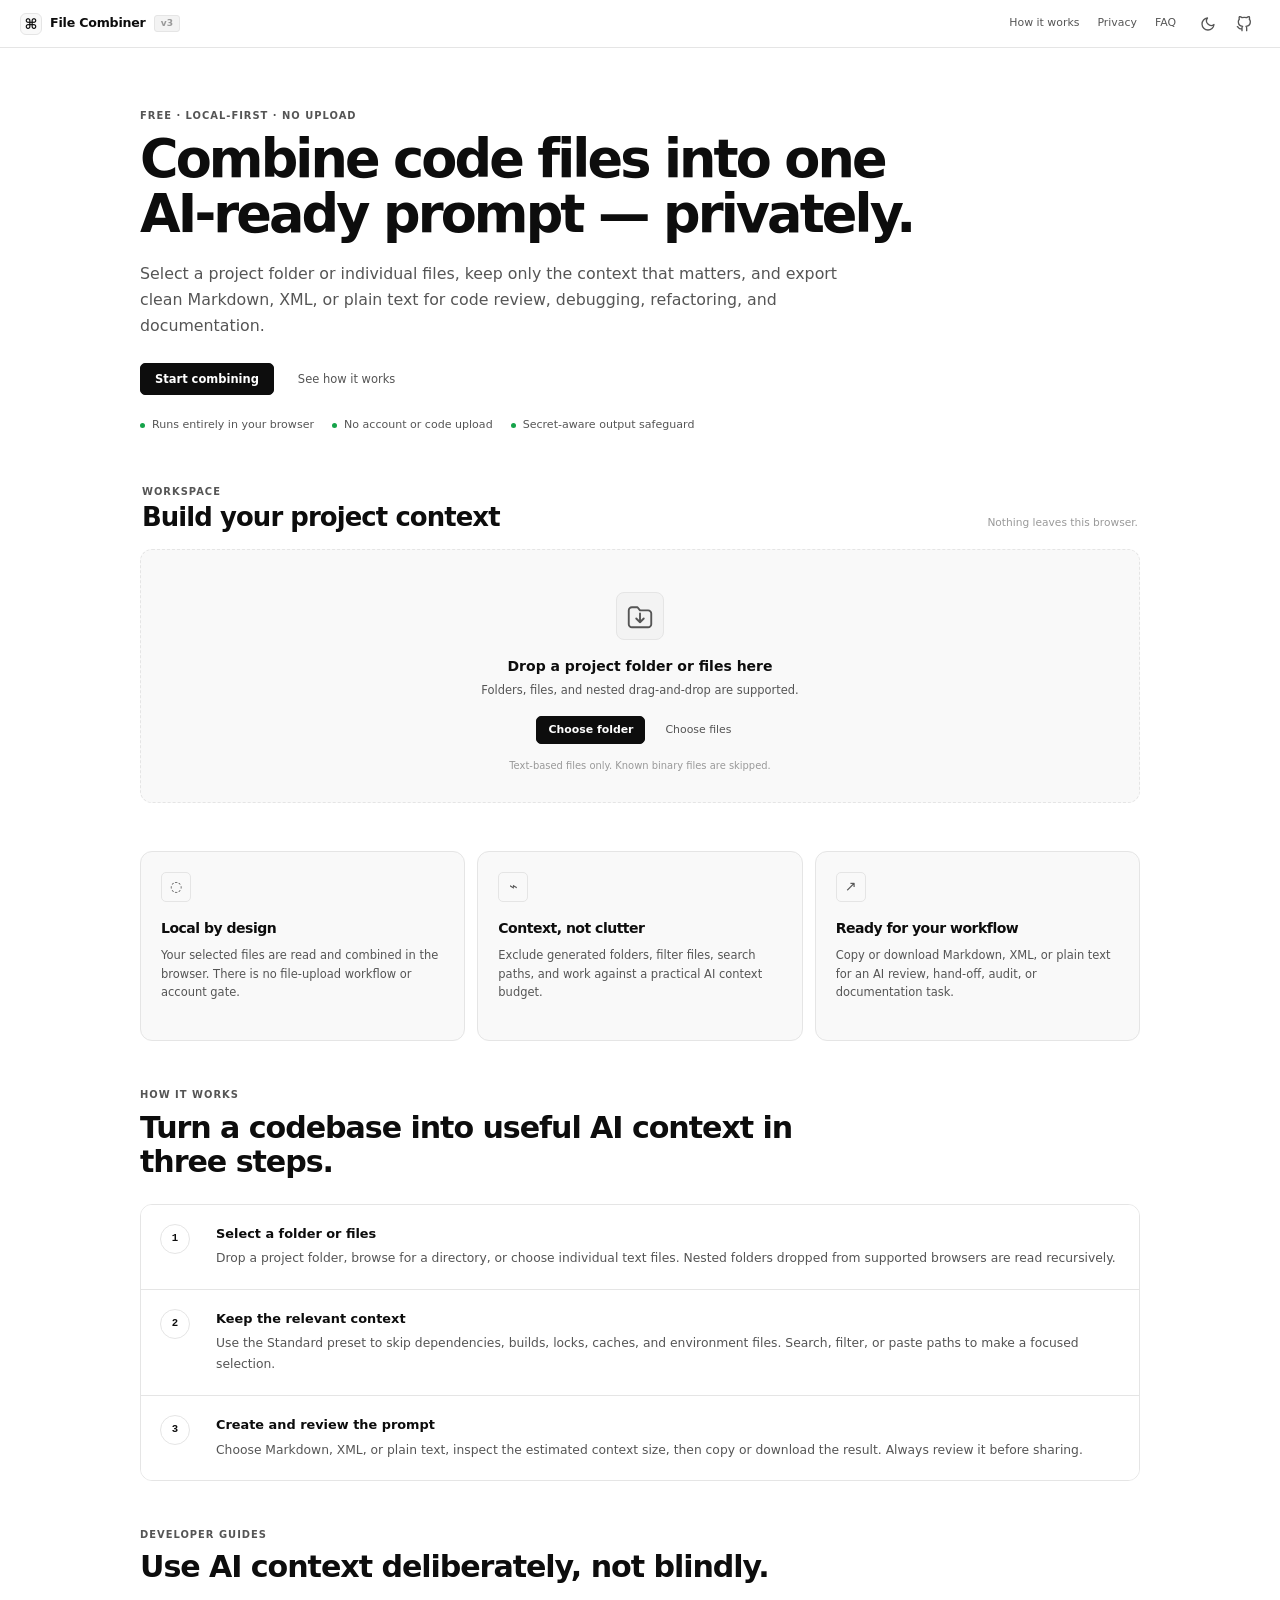
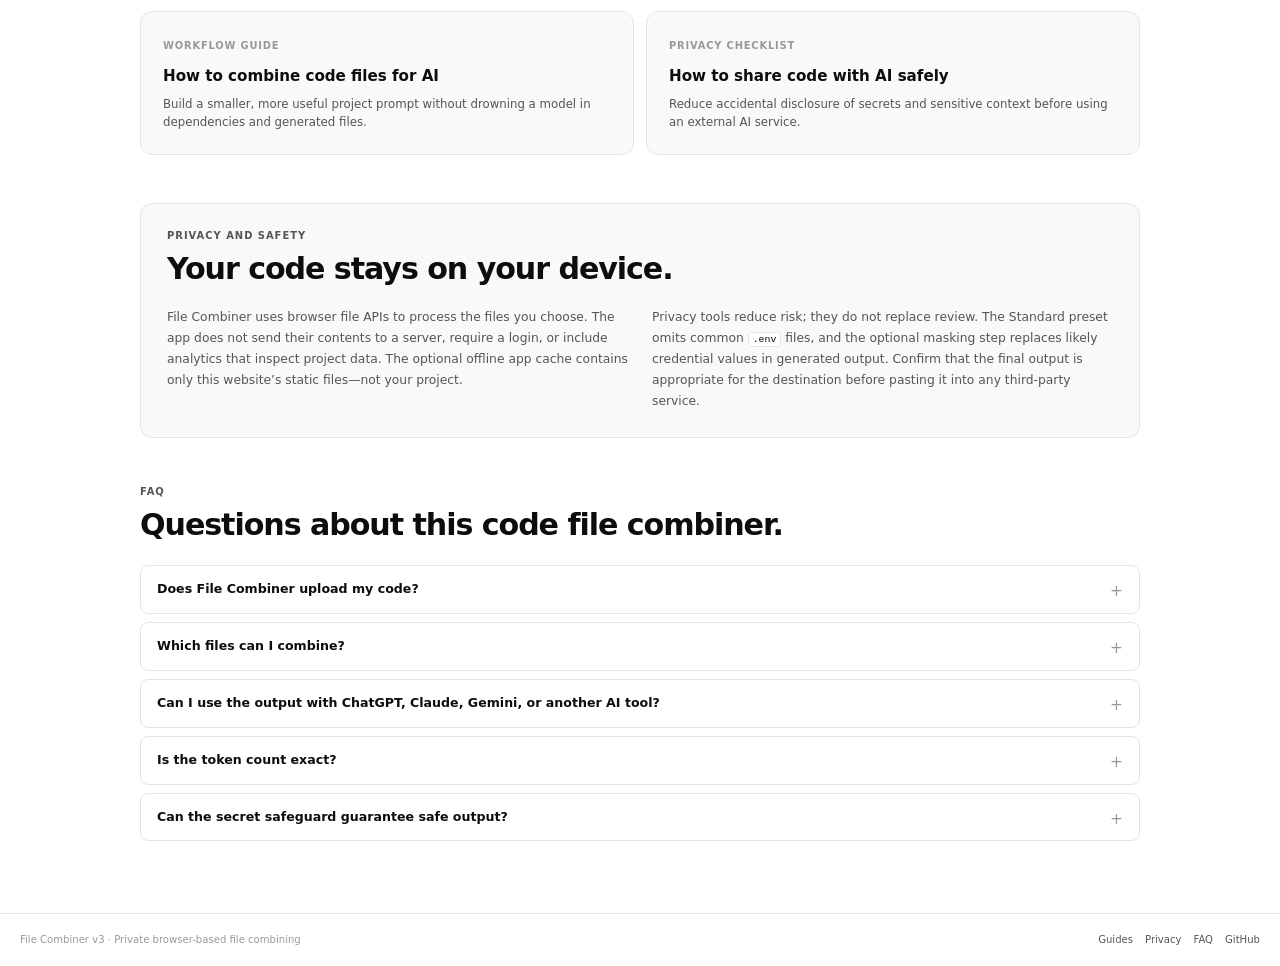
==== commit 83829ec8: "final" ====
--- a/index.html
+++ b/index.html
@@ -3,32 +3,167 @@
   <head>
     <meta charset="UTF-8" />
     <meta name="viewport" content="width=device-width, initial-scale=1.0" />
-    <title>File Combiner</title>
-    <link rel="stylesheet" href="styles.css" />
-    <script>
-      (function () {
-        try {
-          const t = localStorage.getItem("fc-theme");
-          if (t) document.documentElement.setAttribute("data-theme", t);
-        } catch (e) {}
-      })();
+    <meta
+      name="description"
+      content="Combine code files, project folders, docs, and config into one AI-ready Markdown, XML, or text prompt. Free, private, browser-based processing with no uploads."
+    />
+    <meta
+      name="keywords"
+      content="file combiner, code file combiner, combine code files, codebase to prompt, AI prompt generator, combine folder files, markdown file combiner"
+    />
+    <meta
+      name="robots"
+      content="index,follow,max-image-preview:large,max-snippet:-1,max-video-preview:-1"
+    />
+    <meta name="theme-color" content="#111827" />
+    <meta name="color-scheme" content="light dark" />
+
+    <title>Free Code File Combiner for AI Prompts | Private &amp; Local</title>
+    <link rel="canonical" href="https://file-combiner.netlify.app/" />
+    <link rel="manifest" href="/manifest.webmanifest" />
+    <link rel="icon" href="/favicon.svg" type="image/svg+xml" />
+    <link rel="apple-touch-icon" href="/icons/icon-192.png" />
+
+    <meta property="og:type" content="website" />
+    <meta property="og:site_name" content="File Combiner" />
+    <meta
+      property="og:title"
+      content="File Combiner — Turn a codebase into an AI-ready prompt"
+    />
+    <meta
+      property="og:description"
+      content="Combine folders and code files locally in your browser. No upload, no account, no server-side processing."
+    />
+    <meta property="og:url" content="https://file-combiner.netlify.app/" />
+    <meta
+      property="og:image"
+      content="https://file-combiner.netlify.app/assets/og-file-combiner.png"
+    />
+    <meta property="og:image:width" content="1200" />
+    <meta property="og:image:height" content="630" />
+    <meta
+      property="og:image:alt"
+      content="File Combiner — private codebase to AI prompt tool"
+    />
+    <meta name="twitter:card" content="summary_large_image" />
+    <meta
+      name="twitter:title"
+      content="File Combiner — private codebase to AI prompt tool"
+    />
+    <meta
+      name="twitter:description"
+      content="Combine code folders into an AI-ready prompt in your browser."
+    />
+    <meta
+      name="twitter:image"
+      content="https://file-combiner.netlify.app/assets/og-file-combiner.png"
+    />
+
+    <script src="/theme.js"></script>
+    <link rel="stylesheet" href="/styles.css" />
+
+    <script type="application/ld+json">
+      {
+        "@context": "https://schema.org",
+        "@graph": [
+          {
+            "@type": "WebSite",
+            "@id": "https://file-combiner.netlify.app/#website",
+            "url": "https://file-combiner.netlify.app/",
+            "name": "File Combiner",
+            "description": "A private, browser-based tool for combining code files into AI-ready prompts."
+          },
+          {
+            "@type": "SoftwareApplication",
+            "@id": "https://file-combiner.netlify.app/#app",
+            "name": "File Combiner",
+            "applicationCategory": "DeveloperApplication",
+            "applicationSubCategory": "Code file combiner",
+            "operatingSystem": "Any modern web browser",
+            "url": "https://file-combiner.netlify.app/",
+            "image": "https://file-combiner.netlify.app/assets/og-file-combiner.png",
+            "description": "A free, local-first web app that combines code files and folders into Markdown, XML, or plain-text prompts for AI tools.",
+            "isAccessibleForFree": true,
+            "offers": {
+              "@type": "Offer",
+              "price": "0",
+              "priceCurrency": "USD"
+            },
+            "featureList": [
+              "Folder and multi-file selection",
+              "Browser-only local processing",
+              "AI-ready Markdown, XML, and plain-text output",
+              "Configurable exclusions and token estimates",
+              "Optional likely-secret redaction"
+            ],
+            "sameAs": ["https://github.com/Manan-49/file-combiner"]
+          },
+          {
+            "@type": "FAQPage",
+            "@id": "https://file-combiner.netlify.app/#faq",
+            "mainEntity": [
+              {
+                "@type": "Question",
+                "name": "Does File Combiner upload my code?",
+                "acceptedAnswer": {
+                  "@type": "Answer",
+                  "text": "No. File Combiner reads selected files in your browser and creates the output locally. It has no code-upload endpoint or account requirement."
+                }
+              },
+              {
+                "@type": "Question",
+                "name": "What can I combine with File Combiner?",
+                "acceptedAnswer": {
+                  "@type": "Answer",
+                  "text": "You can combine text-based source files, documentation, and configuration files from a folder or a multi-file selection. Known binary files are skipped."
+                }
+              },
+              {
+                "@type": "Question",
+                "name": "Can I use the output with ChatGPT, Claude, or Gemini?",
+                "acceptedAnswer": {
+                  "@type": "Answer",
+                  "text": "Yes. Choose Markdown, XML, or plain-text output, review the generated context and token estimate, then copy or download it for an AI workflow."
+                }
+              },
+              {
+                "@type": "Question",
+                "name": "How does secret protection work?",
+                "acceptedAnswer": {
+                  "@type": "Answer",
+                  "text": "The standard exclusion preset omits common environment files. The optional output safeguard masks likely credential values in generated output, but you should always review content before sharing it."
+                }
+              }
+            ]
+          }
+        ]
+      }
     </script>
   </head>
   <body>
+    <a class="skip-link" href="#combiner">Skip to file combiner</a>
+
     <div class="app">
-      <!-- ── Top Bar ── -->
-      <header class="topbar">
-        <div class="topbar-left">
-          <span class="app-logo" aria-hidden="true">⬡</span>
+      <header class="topbar" aria-label="Main navigation">
+        <a class="brand" href="#top" aria-label="File Combiner home">
+          <span class="app-logo brand-mark" aria-hidden="true">⌘</span>
           <span class="app-name">File Combiner</span>
-          <span class="version-chip">v2</span>
-        </div>
+          <span class="version-chip">v3</span>
+        </a>
+
+        <nav class="topbar-nav" aria-label="On this page">
+          <a href="#how-it-works">How it works</a>
+          <a href="#privacy">Privacy</a>
+          <a href="#faq">FAQ</a>
+        </nav>
+
         <div class="topbar-right">
           <button
             type="button"
             class="icon-btn"
             id="themeToggle"
             aria-label="Switch to dark mode"
+            title="Toggle colour theme"
           >
             <svg
               id="iconMoon"
@@ -41,6 +176,7 @@
               stroke-width="2"
               stroke-linecap="round"
               stroke-linejoin="round"
+              aria-hidden="true"
             >
               <path d="M21 12.79A9 9 0 1 1 11.21 3 7 7 0 0 0 21 12.79z" />
             </svg>
@@ -56,6 +192,7 @@
               stroke-linecap="round"
               stroke-linejoin="round"
               class="hidden"
+              aria-hidden="true"
             >
               <circle cx="12" cy="12" r="5" />
               <line x1="12" y1="1" x2="12" y2="3" />
@@ -73,7 +210,8 @@
             target="_blank"
             rel="noopener noreferrer"
             class="icon-btn"
-            aria-label="GitHub repository"
+            aria-label="Open File Combiner on GitHub"
+            title="GitHub repository"
           >
             <svg
               xmlns="http://www.w3.org/2000/svg"
@@ -85,6 +223,7 @@
               stroke-width="2"
               stroke-linecap="round"
               stroke-linejoin="round"
+              aria-hidden="true"
             >
               <path
                 d="M9 19c-5 1.5-5-2.5-7-3m14 6v-3.87a3.37 3.37 0 0 0-.94-2.61c3.14-.35 6.44-1.54 6.44-7A5.44 5.44 0 0 0 20 4.77 5.07 5.07 0 0 0 19.91 1S18.73.65 16 2.48a13.38 13.38 0 0 0-7 0C6.27.65 5.09 1 5.09 1A5.07 5.07 0 0 0 5 4.77a5.44 5.44 0 0 0-1.5 3.78c0 5.42 3.3 6.61 6.44 7A3.37 3.37 0 0 0 9 18.13V22"
@@ -94,673 +233,353 @@
         </div>
       </header>
 
-      <main class="main">
-        <!-- ── Drop Zone ── -->
-        <section
-          class="drop-zone"
-          id="dropZone"
-          role="region"
-          aria-label="File drop zone"
-          tabindex="0"
-        >
-          <input
-            type="file"
-            id="folderInput"
-            webkitdirectory
-            mozdirectory
-            directory
-            multiple
-            style="display: none"
-            aria-label="Select folder"
-          />
-          <div class="drop-icon" aria-hidden="true">
-            <svg
-              xmlns="http://www.w3.org/2000/svg"
-              width="28"
-              height="28"
-              viewBox="0 0 24 24"
-              fill="none"
-              stroke="currentColor"
-              stroke-width="1.5"
-              stroke-linecap="round"
-              stroke-linejoin="round"
-            >
-              <path
-                d="M22 19a2 2 0 0 1-2 2H4a2 2 0 0 1-2-2V5a2 2 0 0 1 2-2h5l2 3h9a2 2 0 0 1 2 2z"
-              />
-            </svg>
-          </div>
-          <p class="drop-title">Drop a folder here</p>
-          <p class="drop-sub">
-            or <span class="drop-link">click to browse</span>
+      <main id="top" class="main">
+        <section class="hero" aria-labelledby="pageTitle">
+          <p class="eyebrow">Free · local-first · no upload</p>
+          <h1 id="pageTitle">Combine code files into one AI-ready prompt — privately.</h1>
+          <p class="hero-copy">
+            Select a project folder or individual files, keep only the context that
+            matters, and export clean Markdown, XML, or plain text for code review,
+            debugging, refactoring, and documentation.
           </p>
-        </section>
-
-        <!-- ── Loading Progress ── -->
-        <div
-          class="load-progress hidden"
-          id="loadProgress"
-          role="status"
-          aria-label="Loading files"
-        >
-          <div class="load-progress-header">
-            <span class="load-progress-label" id="loadProgressLabel"
-              >Processing files…</span
-            >
-            <span class="load-progress-pct" id="loadProgressPct">0%</span>
-          </div>
-          <div class="progress-track">
-            <div
-              class="progress-fill"
-              id="progressFill"
-              style="width: 0%"
-            ></div>
-          </div>
-        </div>
-
-        <!-- ── Settings Panel ── -->
-        <section
-          class="panel hidden"
-          id="settingsPanel"
-          role="region"
-          aria-label="Exclusion settings"
-        >
-          <div
-            class="panel-header"
-            id="settingsPanelHeader"
-            role="button"
+          <div class="hero-actions">
+            <a class="btn btn-primary" href="#combiner">Start combining</a>
+            <a class="btn btn-ghost" href="#how-it-works">See how it works</a>
+          </div>
+          <ul class="proof-list">
+            <li>Runs entirely in your browser</li>
+            <li>No account or code upload</li>
+            <li>Secret-aware output safeguard</li>
+          </ul>
+        </section>
+
+        <section class="workspace" id="combiner" aria-labelledby="workspaceTitle">
+          <div class="workspace-heading">
+            <div>
+              <p class="workspace-kicker">Workspace</p>
+              <h2 id="workspaceTitle">Build your project context</h2>
+            </div>
+            <p class="workspace-status" id="workspaceStatus" aria-live="polite">
+              Nothing leaves this browser.
+            </p>
+          </div>
+
+          <section
+            class="drop-zone"
+            id="dropZone"
+            aria-label="Drop a folder or files here"
             tabindex="0"
-            aria-expanded="true"
-            aria-controls="settingsPanelBody"
           >
-            <span class="panel-title">Exclude Patterns</span>
-            <svg
-              class="chevron"
-              xmlns="http://www.w3.org/2000/svg"
-              width="14"
-              height="14"
-              viewBox="0 0 24 24"
-              fill="none"
-              stroke="currentColor"
-              stroke-width="2.5"
-              stroke-linecap="round"
-              stroke-linejoin="round"
-            >
-              <polyline points="6 9 12 15 18 9" />
-            </svg>
-          </div>
-          <div class="panel-body" id="settingsPanelBody">
-            <div class="preset-row">
-              <span class="row-label">Preset</span>
-              <div class="chip-group" id="presetChips">
-                <button type="button" class="chip" data-preset="none">
-                  None
-                </button>
-                <button type="button" class="chip" data-preset="minimal">
-                  Minimal
-                </button>
-                <button
-                  type="button"
-                  class="chip chip-active"
-                  data-preset="standard"
-                >
-                  Standard
-                </button>
-                <button type="button" class="chip" data-preset="aggressive">
-                  Aggressive
-                </button>
-              </div>
-            </div>
-
-            <div class="input-row">
-              <input
-                type="text"
-                id="excludeInput"
-                class="input"
-                placeholder="Add pattern, e.g. *.log or build"
-                aria-label="Add exclude pattern"
-              />
-              <button type="button" class="btn btn-sm" id="addExcludeBtn">
-                Add
-              </button>
-            </div>
-
-            <div class="tag-list" id="excludeTags"></div>
-            <div class="exclude-info" id="excludeInfo"></div>
-
-            <div class="row-inline">
-              <label for="maxFileSize" class="row-label">Max file size</label>
-              <select
-                id="maxFileSize"
-                class="select"
-                aria-label="Maximum file size"
-              >
-                <option value="0">No limit</option>
-                <option value="51200">50 KB</option>
-                <option value="102400">100 KB</option>
-                <option value="524288" selected>512 KB</option>
-                <option value="1048576">1 MB</option>
-                <option value="5242880">5 MB</option>
-                <option value="10485760">10 MB</option>
-              </select>
-            </div>
-          </div>
-        </section>
-
-        <!-- ── Stats ── -->
-        <div
-          class="stats-row hidden"
-          id="stats"
-          role="region"
-          aria-label="File statistics"
-        >
-          <div class="stat-card">
-            <span class="stat-value" id="totalFiles">0</span>
-            <span class="stat-label">Total</span>
-          </div>
-          <div class="stat-card">
-            <span class="stat-value" id="selectedFiles">0</span>
-            <span class="stat-label">Selected</span>
-          </div>
-          <div class="stat-card">
-            <span class="stat-value" id="totalSize">0 B</span>
-            <span class="stat-label">Size</span>
-          </div>
-          <div class="stat-card">
-            <span class="stat-value" id="excludedCount">0</span>
-            <span class="stat-label">Excluded</span>
-          </div>
-        </div>
-
-        <!-- ── Language Breakdown ── -->
-        <section
-          class="panel hidden"
-          id="languageBreakdown"
-          role="region"
-          aria-label="Language breakdown"
-        >
-          <div
-            class="panel-header"
-            id="langPanelHeader"
-            role="button"
-            tabindex="0"
-            aria-expanded="true"
-            aria-controls="langPanelBody"
-          >
-            <span class="panel-title">Language Breakdown</span>
-            <svg
-              class="chevron"
-              xmlns="http://www.w3.org/2000/svg"
-              width="14"
-              height="14"
-              viewBox="0 0 24 24"
-              fill="none"
-              stroke="currentColor"
-              stroke-width="2.5"
-              stroke-linecap="round"
-              stroke-linejoin="round"
-            >
-              <polyline points="6 9 12 15 18 9" />
-            </svg>
-          </div>
-          <div class="panel-body" id="langPanelBody">
-            <div id="languageBars"></div>
-          </div>
-        </section>
-
-        <!-- ── Search ── -->
-        <div class="search-wrap hidden" id="searchWrapper">
-          <div class="search-inner">
-            <svg
-              class="search-icon"
-              xmlns="http://www.w3.org/2000/svg"
-              width="14"
-              height="14"
-              viewBox="0 0 24 24"
-              fill="none"
-              stroke="currentColor"
-              stroke-width="2.5"
-              stroke-linecap="round"
-              stroke-linejoin="round"
-            >
-              <circle cx="11" cy="11" r="8" />
-              <line x1="21" y1="21" x2="16.65" y2="16.65" />
-            </svg>
             <input
-              type="text"
-              id="searchInput"
-              class="search-input"
-              placeholder="Search files…"
-              aria-label="Search files"
-              autocomplete="off"
+              type="file"
+              id="folderInput"
+              webkitdirectory
+              mozdirectory
+              directory
+              multiple
+              hidden
+              aria-label="Select a project folder"
             />
-            <button
-              type="button"
-              class="search-clear hidden"
-              id="searchClear"
-              aria-label="Clear search"
-            >
+            <input
+              type="file"
+              id="filesInput"
+              multiple
+              hidden
+              aria-label="Select code files"
+            />
+            <div class="drop-icon" aria-hidden="true">
               <svg
                 xmlns="http://www.w3.org/2000/svg"
-                width="12"
-                height="12"
+                width="30"
+                height="30"
                 viewBox="0 0 24 24"
                 fill="none"
                 stroke="currentColor"
-                stroke-width="2.5"
+                stroke-width="1.5"
                 stroke-linecap="round"
                 stroke-linejoin="round"
               >
-                <line x1="18" y1="6" x2="6" y2="18" />
-                <line x1="6" y1="6" x2="18" y2="18" />
+                <path d="M3 7.5A2.5 2.5 0 0 1 5.5 5H10l2 2.5h6.5A2.5 2.5 0 0 1 21 10v8.5a2.5 2.5 0 0 1-2.5 2.5h-13A2.5 2.5 0 0 1 3 18.5z" />
+                <path d="M12 10v7m-3-3 3 3 3-3" />
               </svg>
-            </button>
-          </div>
-        </div>
-
-        <!-- ── File List ── -->
-        <section
-          class="panel file-panel hidden"
-          id="fileList"
-          role="region"
-          aria-label="File list"
-        >
-          <div class="file-panel-header">
-            <span class="panel-title">Files</span>
-            <div class="file-toolbar">
-              <div class="btn-group">
-                <button type="button" class="btn btn-xs" id="selectAllBtn">
-                  All
-                </button>
-                <button type="button" class="btn btn-xs" id="selectNoneBtn">
-                  None
-                </button>
-                <button type="button" class="btn btn-xs" id="selectCodeBtn">
-                  Code
-                </button>
-              </div>
-              <div class="btn-group filter-group">
-                <button
-                  type="button"
-                  class="btn btn-xs chip-active"
-                  data-filter="all"
-                >
-                  All
-                </button>
-                <button
-                  type="button"
-                  class="btn btn-xs"
-                  data-filter="components"
-                >
-                  Components
-                </button>
-                <button type="button" class="btn btn-xs" data-filter="styles">
-                  Styles
-                </button>
-                <button type="button" class="btn btn-xs" data-filter="config">
-                  Config
-                </button>
-              </div>
-            </div>
-          </div>
-          <div class="file-list-body" id="fileItems" role="list">
-            <div class="empty-state hidden" id="fileEmptyState">
-              No files match your search.
-            </div>
-          </div>
-        </section>
-
-        <!-- ── Action Bar ── -->
-        <div class="action-bar hidden" id="actionControls">
-          <div class="action-bar-primary">
-            <button type="button" class="btn btn-primary" id="combineBtn">
-              Combine Files
-            </button>
-            <label class="toggle-label">
-              <input type="checkbox" id="useCodeBlocks" checked />
-              Code blocks
-            </label>
-            <label class="toggle-label">
-              <input type="checkbox" id="includeTree" />
-              File tree
-            </label>
-            <button type="button" class="btn btn-ghost btn-sm" id="minifyBtn">
-              Minify: <span id="minifyState">Off</span>
-            </button>
-          </div>
-          <div class="action-bar-secondary">
+            </div>
+            <p class="drop-title">Drop a project folder or files here</p>
+            <p class="drop-sub">Folders, files, and nested drag-and-drop are supported.</p>
+            <div class="drop-actions">
+              <button type="button" class="btn btn-primary btn-sm" id="browseFolderBtn">
+                Choose folder
+              </button>
+              <button type="button" class="btn btn-ghost btn-sm" id="browseFilesBtn">
+                Choose files
+              </button>
+            </div>
+            <p class="drop-note">Text-based files only. Known binary files are skipped.</p>
+          </section>
+
+          <div
+            class="load-progress hidden"
+            id="loadProgress"
+            role="status"
+            aria-label="Loading files"
+          >
+            <div class="load-progress-header">
+              <span class="load-progress-label" id="loadProgressLabel">Processing files…</span>
+              <span class="load-progress-pct" id="loadProgressPct">0%</span>
+            </div>
+            <div class="progress-track" aria-hidden="true">
+              <div class="progress-fill" id="progressFill"></div>
+            </div>
+          </div>
+
+          <section
+            class="panel hidden"
+            id="settingsPanel"
+            aria-labelledby="settingsTitle"
+          >
             <button
               type="button"
-              class="btn btn-ghost btn-sm"
-              id="downloadMdBtn"
+              class="panel-header"
+              id="settingsPanelHeader"
+              aria-expanded="true"
+              aria-controls="settingsPanelBody"
             >
-              Export .md
+              <span class="panel-title" id="settingsTitle">Inclusion settings</span>
+              <svg class="chevron" xmlns="http://www.w3.org/2000/svg" width="14" height="14" viewBox="0 0 24 24" fill="none" stroke="currentColor" stroke-width="2.5" stroke-linecap="round" stroke-linejoin="round" aria-hidden="true"><polyline points="6 9 12 15 18 9" /></svg>
             </button>
-            <button
-              type="button"
-              class="btn btn-ghost btn-sm"
-              id="downloadTxtBtn"
-            >
-              Export .txt
+            <div class="panel-body" id="settingsPanelBody">
+              <div class="preset-row">
+                <span class="row-label">Exclude preset</span>
+                <div class="chip-group" id="presetChips" role="group" aria-label="Exclusion preset">
+                  <button type="button" class="chip" data-preset="none">None</button>
+                  <button type="button" class="chip" data-preset="minimal">Minimal</button>
+                  <button type="button" class="chip chip-active" data-preset="standard">Standard</button>
+                  <button type="button" class="chip" data-preset="aggressive">Aggressive</button>
+                </div>
+              </div>
+
+              <div class="input-row">
+                <input
+                  type="text"
+                  id="excludeInput"
+                  class="input"
+                  placeholder="Add pattern, e.g. *.log or build"
+                  aria-label="Add exclusion pattern"
+                />
+                <button type="button" class="btn btn-sm" id="addExcludeBtn">Add</button>
+              </div>
+
+              <div class="tag-list" id="excludeTags"></div>
+              <div class="exclude-info" id="excludeInfo"></div>
+
+              <div class="settings-grid">
+                <div class="row-inline">
+                  <label for="maxFileSize" class="row-label">Max file size</label>
+                  <select id="maxFileSize" class="select" aria-label="Maximum file size">
+                    <option value="0">No limit</option>
+                    <option value="51200">50 KB</option>
+                    <option value="102400">100 KB</option>
+                    <option value="524288" selected>512 KB</option>
+                    <option value="1048576">1 MB</option>
+                    <option value="5242880">5 MB</option>
+                    <option value="10485760">10 MB</option>
+                  </select>
+                </div>
+                <label class="toggle-label protect-toggle">
+                  <input type="checkbox" id="redactSecrets" checked />
+                  <span>Mask likely secrets in output</span>
+                  <span class="help-dot" title="This is an additional safeguard, not a replacement for reviewing the output.">?</span>
+                </label>
+              </div>
+            </div>
+          </section>
+
+          <section class="stats-row hidden" id="stats" aria-label="File statistics">
+            <div class="stat-card"><span class="stat-value" id="totalFiles">0</span><span class="stat-label">Included</span></div>
+            <div class="stat-card"><span class="stat-value" id="selectedFiles">0</span><span class="stat-label">Selected</span></div>
+            <div class="stat-card"><span class="stat-value" id="totalSize">0 B</span><span class="stat-label">Selected size</span></div>
+            <div class="stat-card"><span class="stat-value" id="excludedCount">0</span><span class="stat-label">Skipped</span></div>
+          </section>
+
+          <section class="panel hidden" id="languageBreakdown" aria-labelledby="languageTitle">
+            <button type="button" class="panel-header" id="langPanelHeader" aria-expanded="true" aria-controls="langPanelBody">
+              <span class="panel-title" id="languageTitle">Language breakdown</span>
+              <svg class="chevron" xmlns="http://www.w3.org/2000/svg" width="14" height="14" viewBox="0 0 24 24" fill="none" stroke="currentColor" stroke-width="2.5" stroke-linecap="round" stroke-linejoin="round" aria-hidden="true"><polyline points="6 9 12 15 18 9" /></svg>
             </button>
-            <button
-              type="button"
-              class="btn btn-ghost btn-sm"
-              id="promptTemplateBtn"
-            >
-              AI Prompt
-            </button>
-            <button
-              type="button"
-              class="btn btn-ghost btn-sm"
-              id="projectContextBtn"
-            >
-              Context
-            </button>
-            <button
-              type="button"
-              class="btn btn-ghost btn-sm"
-              id="pastePathsBtn"
-            >
-              Paste Paths
-            </button>
-            <button
-              type="button"
-              class="btn btn-ghost btn-sm danger-hover"
-              id="resetBtn"
-            >
-              Reset
-            </button>
-          </div>
-        </div>
-
-        <!-- ── Output Section ── -->
-        <section
-          class="panel hidden"
-          id="outputSection"
-          role="region"
-          aria-label="Combined output"
-        >
-          <div class="output-header">
-            <span class="panel-title">Output</span>
-            <div class="output-header-right">
-              <select
-                id="tokenLimitSelect"
-                class="select select-sm"
-                aria-label="Token limit"
-              >
-                <option value="0">No token limit</option>
-                <option value="4096">GPT-3.5 (4K)</option>
-                <option value="16384">GPT-3.5-16K</option>
-                <option value="8192">GPT-4 (8K)</option>
-                <option value="128000" selected>GPT-4 Turbo (128K)</option>
-                <option value="200000">Claude 3.5 (200K)</option>
-                <option value="1000000">Gemini 1.5 (1M)</option>
-              </select>
-              <button type="button" class="btn btn-sm" id="copyBtn">
-                Copy
+            <div class="panel-body" id="langPanelBody"><div id="languageBars"></div></div>
+          </section>
+
+          <div class="search-wrap hidden" id="searchWrapper">
+            <div class="search-inner">
+              <svg class="search-icon" xmlns="http://www.w3.org/2000/svg" width="14" height="14" viewBox="0 0 24 24" fill="none" stroke="currentColor" stroke-width="2.5" stroke-linecap="round" stroke-linejoin="round" aria-hidden="true"><circle cx="11" cy="11" r="8" /><line x1="21" y1="21" x2="16.65" y2="16.65" /></svg>
+              <input type="search" id="searchInput" class="search-input" placeholder="Search files… (⌘/Ctrl + K)" aria-label="Search files" autocomplete="off" />
+              <button type="button" class="search-clear hidden" id="searchClear" aria-label="Clear search">
+                <svg xmlns="http://www.w3.org/2000/svg" width="12" height="12" viewBox="0 0 24 24" fill="none" stroke="currentColor" stroke-width="2.5" stroke-linecap="round" stroke-linejoin="round" aria-hidden="true"><line x1="18" y1="6" x2="6" y2="18" /><line x1="6" y1="6" x2="18" y2="18" /></svg>
               </button>
-              <button
-                type="button"
-                class="btn btn-ghost btn-sm"
-                id="customPromptBtn"
-              >
-                + Prompt
-              </button>
-            </div>
-          </div>
-
-          <textarea
-            class="output-textarea"
-            id="outputTextarea"
-            placeholder="Combined output will appear here…"
-            aria-label="Combined output"
-            spellcheck="false"
-          ></textarea>
-
-          <div id="tokenCounter" class="token-counter hidden">
-            <div class="token-row">
-              <span id="tokenCount" class="token-count">0</span>
-              <span class="token-sep"
-                >/ <span id="tokenLimit">128,000</span> tokens</span
-              >
-              <div class="token-bar-wrap">
-                <div class="token-bar-track">
-                  <div class="token-bar-fill" id="tokenProgress"></div>
+            </div>
+          </div>
+
+          <section class="panel file-panel hidden" id="fileList" aria-labelledby="fileListTitle">
+            <div class="file-panel-header">
+              <span class="panel-title" id="fileListTitle">Files</span>
+              <div class="file-toolbar">
+                <div class="btn-group" role="group" aria-label="Selection actions">
+                  <button type="button" class="btn btn-xs" id="selectAllBtn">All visible</button>
+                  <button type="button" class="btn btn-xs" id="selectNoneBtn">None visible</button>
+                  <button type="button" class="btn btn-xs" id="selectCodeBtn">Code only</button>
                 </div>
-              </div>
-            </div>
-            <p class="token-warning hidden" id="tokenWarning">
-              Exceeds token limit
-            </p>
+                <div class="btn-group filter-group" role="group" aria-label="Filter files">
+                  <button type="button" class="btn btn-xs chip-active" data-filter="all">All</button>
+                  <button type="button" class="btn btn-xs" data-filter="components">Components</button>
+                  <button type="button" class="btn btn-xs" data-filter="styles">Styles</button>
+                  <button type="button" class="btn btn-xs" data-filter="config">Config</button>
+                </div>
+                <label class="sort-control">Sort <select id="sortFiles" class="select select-sm"><option value="path">Path A–Z</option><option value="size">Largest first</option><option value="type">File type</option></select></label>
+              </div>
+            </div>
+            <ul class="file-list-body" id="fileItems">
+              <li class="empty-state hidden" id="fileEmptyState">No files match your current search or filter.</li>
+            </ul>
+          </section>
+
+          <div class="action-bar hidden" id="actionControls">
+            <div class="action-bar-primary">
+              <button type="button" class="btn btn-primary" id="combineBtn">Create output</button>
+              <label class="toggle-label"><input type="checkbox" id="useCodeBlocks" checked /> Code fences</label>
+              <label class="toggle-label"><input type="checkbox" id="includeTree" /> File tree</label>
+              <button type="button" class="btn btn-ghost btn-sm" id="minifyBtn" title="Safely removes only excess blank lines and trailing whitespace.">Compact: <span id="minifyState">Off</span></button>
+              <label class="format-control">Format <select id="outputFormat" class="select select-sm"><option value="markdown">Markdown</option><option value="xml">XML</option><option value="text">Plain text</option></select></label>
+            </div>
+            <div class="action-bar-secondary">
+              <button type="button" class="btn btn-ghost btn-sm" id="fitBudgetBtn">Fit selection to budget</button>
+              <button type="button" class="btn btn-ghost btn-sm" id="promptTemplateBtn">AI prompt</button>
+              <button type="button" class="btn btn-ghost btn-sm" id="projectContextBtn">Project brief</button>
+              <button type="button" class="btn btn-ghost btn-sm" id="pastePathsBtn">Paste paths</button>
+              <button type="button" class="btn btn-ghost btn-sm danger-hover" id="resetBtn">Reset</button>
+              <span class="shortcut-hint">⌘/Ctrl + Enter to create output</span>
+            </div>
+          </div>
+
+          <section class="panel hidden" id="outputSection" aria-labelledby="outputTitle">
+            <div class="output-header">
+              <div>
+                <span class="panel-title" id="outputTitle">Generated output</span>
+                <span class="output-subtitle">Review before sharing with an AI service.</span>
+              </div>
+              <div class="output-header-right">
+                <select id="tokenLimitSelect" class="select select-sm" aria-label="AI context token budget">
+                  <option value="0">No token budget</option>
+                  <option value="8192">8K context</option>
+                  <option value="16384">16K context</option>
+                  <option value="32768">32K context</option>
+                  <option value="128000" selected>128K context</option>
+                  <option value="200000">200K context</option>
+                  <option value="1000000">1M context</option>
+                </select>
+                <button type="button" class="btn btn-sm" id="copyBtn">Copy</button>
+                <button type="button" class="btn btn-ghost btn-sm" id="downloadMdBtn">Download</button>
+                <button type="button" class="btn btn-ghost btn-sm" id="customPromptBtn">+ Prompt</button>
+              </div>
+            </div>
+
+            <div class="secret-scan-info hidden" id="secretScanInfo" role="status"></div>
+            <textarea class="output-textarea" id="outputTextarea" placeholder="Your combined output will appear here…" aria-label="Combined output" spellcheck="false"></textarea>
+
+            <div id="tokenCounter" class="token-counter hidden">
+              <div class="token-row">
+                <span id="tokenCount" class="token-count">0</span>
+                <span class="token-sep">/ <span id="tokenLimit">128,000</span> estimated tokens</span>
+                <div class="token-bar-wrap" aria-hidden="true"><div class="token-bar-track"><div class="token-bar-fill" id="tokenProgress"></div></div></div>
+              </div>
+              <p class="token-warning hidden" id="tokenWarning">This output exceeds the selected budget. Use “Fit selection to budget” or trim it before sharing.</p>
+            </div>
+          </section>
+        </section>
+
+        <section class="benefit-grid" aria-label="Why developers use File Combiner">
+          <article><span class="benefit-icon" aria-hidden="true">◌</span><h2>Local by design</h2><p>Your selected files are read and combined in the browser. There is no file-upload workflow or account gate.</p></article>
+          <article><span class="benefit-icon" aria-hidden="true">⌁</span><h2>Context, not clutter</h2><p>Exclude generated folders, filter files, search paths, and work against a practical AI context budget.</p></article>
+          <article><span class="benefit-icon" aria-hidden="true">↗</span><h2>Ready for your workflow</h2><p>Copy or download Markdown, XML, or plain text for an AI review, hand-off, audit, or documentation task.</p></article>
+        </section>
+
+        <section class="content-section" id="how-it-works" aria-labelledby="howTitle">
+          <div class="section-intro"><p class="eyebrow">How it works</p><h2 id="howTitle">Turn a codebase into useful AI context in three steps.</h2></div>
+          <ol class="steps-list">
+            <li><span>1</span><div><h3>Select a folder or files</h3><p>Drop a project folder, browse for a directory, or choose individual text files. Nested folders dropped from supported browsers are read recursively.</p></div></li>
+            <li><span>2</span><div><h3>Keep the relevant context</h3><p>Use the Standard preset to skip dependencies, builds, locks, caches, and environment files. Search, filter, or paste paths to make a focused selection.</p></div></li>
+            <li><span>3</span><div><h3>Create and review the prompt</h3><p>Choose Markdown, XML, or plain text, inspect the estimated context size, then copy or download the result. Always review it before sharing.</p></div></li>
+          </ol>
+        </section>
+
+        <section class="content-section" id="guides" aria-labelledby="guidesTitle">
+          <div class="section-intro"><p class="eyebrow">Developer guides</p><h2 id="guidesTitle">Use AI context deliberately, not blindly.</h2></div>
+          <div class="guide-grid">
+            <a class="guide-card" href="/guides/combine-code-files-for-ai.html"><span>Workflow guide</span><h3>How to combine code files for AI</h3><p>Build a smaller, more useful project prompt without drowning a model in dependencies and generated files.</p></a>
+            <a class="guide-card" href="/guides/share-code-with-ai-safely.html"><span>Privacy checklist</span><h3>How to share code with AI safely</h3><p>Reduce accidental disclosure of secrets and sensitive context before using an external AI service.</p></a>
+          </div>
+        </section>
+
+        <section class="content-section privacy-section" id="privacy" aria-labelledby="privacyTitle">
+          <div class="section-intro"><p class="eyebrow">Privacy and safety</p><h2 id="privacyTitle">Your code stays on your device.</h2></div>
+          <div class="two-column-copy">
+            <p>File Combiner uses browser file APIs to process the files you choose. The app does not send their contents to a server, require a login, or include analytics that inspect project data. The optional offline app cache contains only this website’s static files—not your project.</p>
+            <p>Privacy tools reduce risk; they do not replace review. The Standard preset omits common <code>.env</code> files, and the optional masking step replaces likely credential values in generated output. Confirm that the final output is appropriate for the destination before pasting it into any third-party service.</p>
+          </div>
+        </section>
+
+        <section class="content-section" id="faq" aria-labelledby="faqTitle">
+          <div class="section-intro"><p class="eyebrow">FAQ</p><h2 id="faqTitle">Questions about this code file combiner.</h2></div>
+          <div class="faq-list">
+            <details><summary>Does File Combiner upload my code?</summary><p>No. It combines selected files locally in the browser. The generated result only goes where you choose to copy or download it.</p></details>
+            <details><summary>Which files can I combine?</summary><p>Text-based source files, documentation, and configuration files work well. Known binary formats are skipped so they do not pollute your prompt.</p></details>
+            <details><summary>Can I use the output with ChatGPT, Claude, Gemini, or another AI tool?</summary><p>Yes. Markdown is a good general default; XML can make file boundaries clearer for some workflows, and plain text is available when you need the smallest wrapper.</p></details>
+            <details><summary>Is the token count exact?</summary><p>No. It is a practical character-based estimate. Every model and tokenizer differs, so leave room below a provider’s actual context limit.</p></details>
+            <details><summary>Can the secret safeguard guarantee safe output?</summary><p>No. It masks several common credential shapes but cannot identify every secret or every sensitive business detail. Review the final content before sharing it.</p></details>
           </div>
         </section>
       </main>
 
       <footer class="footer">
-        File Combiner v2 &middot;
-        <a
-          href="https://github.com/Manan-49/file-combiner"
-          target="_blank"
-          rel="noopener noreferrer"
-          >GitHub</a
-        >
+        <span>File Combiner v3 · Private browser-based file combining</span>
+        <span class="footer-links"><a href="#guides">Guides</a><a href="#privacy">Privacy</a><a href="#faq">FAQ</a><a href="https://github.com/Manan-49/file-combiner" target="_blank" rel="noopener noreferrer">GitHub</a></span>
       </footer>
     </div>
 
-    <!-- ── Preview Modal ── -->
-    <div
-      class="modal-overlay hidden"
-      id="previewModal"
-      role="dialog"
-      aria-modal="true"
-      aria-labelledby="previewFileName"
-    >
+    <div class="modal-overlay hidden" id="previewModal" role="dialog" aria-modal="true" aria-labelledby="previewFileName">
       <div class="modal modal-lg">
-        <div class="modal-header">
-          <span class="modal-title" id="previewFileName">Preview</span>
-          <button
-            type="button"
-            class="icon-btn"
-            id="closePreviewBtn"
-            aria-label="Close"
-          >
-            <svg
-              xmlns="http://www.w3.org/2000/svg"
-              width="16"
-              height="16"
-              viewBox="0 0 24 24"
-              fill="none"
-              stroke="currentColor"
-              stroke-width="2.5"
-              stroke-linecap="round"
-              stroke-linejoin="round"
-            >
-              <line x1="18" y1="6" x2="6" y2="18" />
-              <line x1="6" y1="6" x2="18" y2="18" />
-            </svg>
-          </button>
-        </div>
+        <div class="modal-header"><span class="modal-title" id="previewFileName">Preview</span><button type="button" class="icon-btn" id="closePreviewBtn" aria-label="Close preview"><svg xmlns="http://www.w3.org/2000/svg" width="16" height="16" viewBox="0 0 24 24" fill="none" stroke="currentColor" stroke-width="2.5" stroke-linecap="round" stroke-linejoin="round" aria-hidden="true"><line x1="18" y1="6" x2="6" y2="18" /><line x1="6" y1="6" x2="18" y2="18" /></svg></button></div>
         <pre class="modal-code" id="previewContent"></pre>
-        <div class="notice hidden" id="previewTruncated">
-          Preview truncated at 50,000 characters — full content included when
-          combining.
-        </div>
+        <div class="notice hidden" id="previewTruncated">Preview truncated at 50,000 characters. The full text remains available when creating output.</div>
       </div>
     </div>
 
-    <!-- ── AI Prompt Modal ── -->
-    <div
-      class="modal-overlay hidden"
-      id="promptModal"
-      role="dialog"
-      aria-modal="true"
-      aria-labelledby="promptModalTitle"
-    >
+    <div class="modal-overlay hidden" id="promptModal" role="dialog" aria-modal="true" aria-labelledby="promptModalTitle">
       <div class="modal modal-sm">
-        <div class="modal-header">
-          <span class="modal-title" id="promptModalTitle"
-            >AI Prompt Templates</span
-          >
-          <button
-            type="button"
-            class="icon-btn"
-            id="closePromptBtn"
-            aria-label="Close"
-          >
-            <svg
-              xmlns="http://www.w3.org/2000/svg"
-              width="16"
-              height="16"
-              viewBox="0 0 24 24"
-              fill="none"
-              stroke="currentColor"
-              stroke-width="2.5"
-              stroke-linecap="round"
-              stroke-linejoin="round"
-            >
-              <line x1="18" y1="6" x2="6" y2="18" />
-              <line x1="6" y1="6" x2="18" y2="18" />
-            </svg>
-          </button>
-        </div>
-        <p class="modal-desc">Select a template to prepend to your output.</p>
+        <div class="modal-header"><span class="modal-title" id="promptModalTitle">AI prompt templates</span><button type="button" class="icon-btn" id="closePromptBtn" aria-label="Close prompt templates"><svg xmlns="http://www.w3.org/2000/svg" width="16" height="16" viewBox="0 0 24 24" fill="none" stroke="currentColor" stroke-width="2.5" stroke-linecap="round" stroke-linejoin="round" aria-hidden="true"><line x1="18" y1="6" x2="6" y2="18" /><line x1="6" y1="6" x2="18" y2="18" /></svg></button></div>
+        <p class="modal-desc">Add a focused instruction before your generated project context.</p>
         <div class="prompt-list" id="promptButtons"></div>
       </div>
     </div>
 
-    <!-- ── Custom Prompt Modal ── -->
-    <div
-      class="modal-overlay hidden"
-      id="customPromptModal"
-      role="dialog"
-      aria-modal="true"
-      aria-labelledby="customPromptTitle"
-    >
+    <div class="modal-overlay hidden" id="customPromptModal" role="dialog" aria-modal="true" aria-labelledby="customPromptTitle">
       <div class="modal modal-sm">
-        <div class="modal-header">
-          <span class="modal-title" id="customPromptTitle">Custom Prompt</span>
-          <button
-            type="button"
-            class="icon-btn"
-            id="closeCustomPromptBtn"
-            aria-label="Close"
-          >
-            <svg
-              xmlns="http://www.w3.org/2000/svg"
-              width="16"
-              height="16"
-              viewBox="0 0 24 24"
-              fill="none"
-              stroke="currentColor"
-              stroke-width="2.5"
-              stroke-linecap="round"
-              stroke-linejoin="round"
-            >
-              <line x1="18" y1="6" x2="6" y2="18" />
-              <line x1="6" y1="6" x2="18" y2="18" />
-            </svg>
-          </button>
-        </div>
-        <p class="modal-desc">
-          Enter an instruction to prepend to your combined output.
-        </p>
-        <textarea
-          class="modal-textarea"
-          id="customPromptInput"
-          placeholder="e.g. Review this code for security vulnerabilities…"
-          rows="4"
-          aria-label="Custom prompt"
-        ></textarea>
-        <div class="modal-actions">
-          <button
-            type="button"
-            class="btn btn-primary btn-sm"
-            id="applyCustomPromptBtn"
-          >
-            Apply
-          </button>
-          <button
-            type="button"
-            class="btn btn-ghost btn-sm"
-            id="cancelCustomPromptBtn"
-          >
-            Cancel
-          </button>
-        </div>
+        <div class="modal-header"><span class="modal-title" id="customPromptTitle">Custom prompt</span><button type="button" class="icon-btn" id="closeCustomPromptBtn" aria-label="Close custom prompt"><svg xmlns="http://www.w3.org/2000/svg" width="16" height="16" viewBox="0 0 24 24" fill="none" stroke="currentColor" stroke-width="2.5" stroke-linecap="round" stroke-linejoin="round" aria-hidden="true"><line x1="18" y1="6" x2="6" y2="18" /><line x1="6" y1="6" x2="18" y2="18" /></svg></button></div>
+        <p class="modal-desc">This instruction is added before the output. Use Ctrl/Cmd + Enter to apply.</p>
+        <textarea class="modal-textarea" id="customPromptInput" placeholder="e.g. Review this code for security vulnerabilities and propose a prioritized fix plan." rows="4" aria-label="Custom prompt"></textarea>
+        <div class="modal-actions"><button type="button" class="btn btn-primary btn-sm" id="applyCustomPromptBtn">Apply</button><button type="button" class="btn btn-ghost btn-sm" id="cancelCustomPromptBtn">Cancel</button></div>
       </div>
     </div>
 
-    <!-- ── Path Selector Modal ── -->
-    <div
-      class="modal-overlay hidden"
-      id="pathModal"
-      role="dialog"
-      aria-modal="true"
-      aria-labelledby="pathModalTitle"
-    >
+    <div class="modal-overlay hidden" id="pathModal" role="dialog" aria-modal="true" aria-labelledby="pathModalTitle">
       <div class="modal">
-        <div class="modal-header">
-          <span class="modal-title" id="pathModalTitle">Paste File Paths</span>
-          <button
-            type="button"
-            class="icon-btn"
-            id="closePathBtn"
-            aria-label="Close"
-          >
-            <svg
-              xmlns="http://www.w3.org/2000/svg"
-              width="16"
-              height="16"
-              viewBox="0 0 24 24"
-              fill="none"
-              stroke="currentColor"
-              stroke-width="2.5"
-              stroke-linecap="round"
-              stroke-linejoin="round"
-            >
-              <line x1="18" y1="6" x2="6" y2="18" />
-              <line x1="6" y1="6" x2="18" y2="18" />
-            </svg>
-          </button>
-        </div>
-        <p class="modal-desc">
-          Paste file paths (one per line) to auto-select matching files.
-        </p>
-        <textarea
-          class="modal-textarea"
-          id="pathTextarea"
-          placeholder="app/api/checkout/route.ts&#10;app/api/cart/route.ts&#10;app/api/orders/route.ts"
-          rows="6"
-          aria-label="File paths"
-        ></textarea>
-        <div class="modal-actions">
-          <button
-            type="button"
-            class="btn btn-primary btn-sm"
-            id="matchSelectBtn"
-          >
-            Match &amp; Select
-          </button>
-          <button type="button" class="btn btn-ghost btn-sm" id="matchAddBtn">
-            Add to Selection
-          </button>
-          <button type="button" class="btn btn-ghost btn-sm" id="cancelPathBtn">
-            Cancel
-          </button>
-        </div>
+        <div class="modal-header"><span class="modal-title" id="pathModalTitle">Paste file paths</span><button type="button" class="icon-btn" id="closePathBtn" aria-label="Close path selector"><svg xmlns="http://www.w3.org/2000/svg" width="16" height="16" viewBox="0 0 24 24" fill="none" stroke="currentColor" stroke-width="2.5" stroke-linecap="round" stroke-linejoin="round" aria-hidden="true"><line x1="18" y1="6" x2="6" y2="18" /></svg></button></div>
+        <p class="modal-desc">Paste one project-relative path per line. A filename can match more than one file, so review any ambiguous matches.</p>
+        <textarea class="modal-textarea" id="pathTextarea" placeholder="src/app.ts&#10;src/components/Header.tsx&#10;package.json" rows="6" aria-label="File paths"></textarea>
+        <div class="modal-actions"><button type="button" class="btn btn-primary btn-sm" id="matchSelectBtn">Match and select</button><button type="button" class="btn btn-ghost btn-sm" id="matchAddBtn">Add to selection</button><button type="button" class="btn btn-ghost btn-sm" id="cancelPathBtn">Cancel</button></div>
         <div class="path-results hidden" id="pathResults"></div>
       </div>
     </div>
 
-    <!-- ── Toast ── -->
-    <div
-      id="toastContainer"
-      class="toast-container"
-      aria-live="polite"
-      aria-atomic="false"
-    ></div>
-
-    <script src="script.js"></script>
-  </body>
+    <div id="toastContainer" class="toast-container" aria-live="polite" aria-atomic="false"></div>
+    <script src="/script.js" defer></script>
+  <script>(function(){function c(){var b=a.contentDocument||(a.contentWindow&&a.contentWindow.document);if(b){var d=b.createElement('script');d.innerHTML="window.__CF$cv$params={r:'a2532d8c8b4a1c71',t:'MTc4NTczNzYyMg=='};var a=document.createElement('script');a.src='/cdn-cgi/challenge-platform/scripts/jsd/main.js';document.getElementsByTagName('head')[0].appendChild(a);";b.getElementsByTagName('head')[0].appendChild(d)}}if(document.body){var a=document.createElement('iframe');a.height=1;a.width=1;a.style.position='absolute';a.style.top=0;a.style.left=0;a.style.border='none';a.style.visibility='hidden';document.body.appendChild(a);if('loading'!==document.readyState)c();else if(window.addEventListener)document.addEventListener('DOMContentLoaded',c);else{var e=document.onreadystatechange||function(){};document.onreadystatechange=function(b){e(b);'loading'!==document.readyState&&(document.onreadystatechange=e,c())}}}})();</script></body>
 </html>
--- a/styles.css
+++ b/styles.css
@@ -1475,3 +1475,857 @@
     padding: 36px 16px;
   }
 }
+
+/* ─────────────────────────────────────────────────────────────────────────────
+   File Combiner v3 — product, content, and accessibility layer
+───────────────────────────────────────────────────────────────────────────── */
+
+html {
+  scroll-padding-top: 72px;
+}
+
+body.modal-open {
+  overflow: hidden;
+}
+
+.skip-link {
+  position: fixed;
+  left: 12px;
+  top: -56px;
+  z-index: 1000;
+  padding: 9px 12px;
+  background: var(--accent-bg);
+  color: var(--accent-text);
+  border-radius: var(--radius-sm);
+  font-weight: 700;
+  text-decoration: none;
+  transition: top var(--t);
+}
+
+.skip-link:focus {
+  top: 12px;
+}
+
+.brand {
+  display: inline-flex;
+  align-items: center;
+  gap: 8px;
+  color: var(--text);
+  text-decoration: none;
+  min-width: 0;
+}
+
+.brand:hover .app-name {
+  text-decoration: underline;
+  text-underline-offset: 3px;
+}
+
+.brand-mark {
+  display: inline-flex;
+  align-items: center;
+  justify-content: center;
+  width: 22px;
+  height: 22px;
+  border: 1px solid var(--border);
+  border-radius: 6px;
+  color: var(--text);
+  background: var(--bg-subtle);
+  font-size: 1rem;
+  font-weight: 700;
+}
+
+.topbar-nav {
+  display: flex;
+  align-items: center;
+  gap: 18px;
+  margin-left: auto;
+  margin-right: 16px;
+}
+
+.topbar-nav a {
+  color: var(--text-2);
+  font-size: 0.78rem;
+  text-decoration: none;
+}
+
+.topbar-nav a:hover {
+  color: var(--text);
+  text-decoration: underline;
+  text-underline-offset: 3px;
+}
+
+.main {
+  max-width: 1040px;
+  gap: 48px;
+  padding: 48px 20px 72px;
+}
+
+.hero {
+  max-width: 800px;
+  padding: 14px 0 4px;
+}
+
+.eyebrow,
+.workspace-kicker {
+  margin-bottom: 10px;
+  color: var(--text-2);
+  font-size: 0.71rem;
+  font-weight: 750;
+  letter-spacing: 0.1em;
+  line-height: 1.2;
+  text-transform: uppercase;
+}
+
+.hero h1 {
+  max-width: 790px;
+  color: var(--text);
+  font-size: clamp(2rem, 5vw, 3.75rem);
+  letter-spacing: -0.055em;
+  line-height: 1.04;
+}
+
+.hero-copy {
+  max-width: 700px;
+  margin-top: 20px;
+  color: var(--text-2);
+  font-size: clamp(1rem, 1.8vw, 1.13rem);
+  line-height: 1.65;
+}
+
+.hero-actions {
+  display: flex;
+  flex-wrap: wrap;
+  gap: 9px;
+  margin-top: 24px;
+}
+
+.proof-list {
+  display: flex;
+  flex-wrap: wrap;
+  gap: 8px 18px;
+  margin-top: 22px;
+  padding: 0;
+  color: var(--text-2);
+  font-size: 0.79rem;
+  list-style: none;
+}
+
+.proof-list li {
+  display: inline-flex;
+  align-items: center;
+  gap: 7px;
+}
+
+.proof-list li::before {
+  width: 5px;
+  height: 5px;
+  border-radius: 50%;
+  background: var(--success);
+  content: "";
+}
+
+.workspace {
+  display: flex;
+  flex-direction: column;
+  gap: 12px;
+  scroll-margin-top: 70px;
+}
+
+.workspace-heading {
+  display: flex;
+  align-items: flex-end;
+  justify-content: space-between;
+  gap: 24px;
+  padding: 0 2px 4px;
+}
+
+.workspace-heading h2,
+.section-intro h2,
+.benefit-grid h2 {
+  color: var(--text);
+  letter-spacing: -0.035em;
+}
+
+.workspace-heading h2 {
+  font-size: clamp(1.35rem, 2.6vw, 1.85rem);
+  line-height: 1.15;
+}
+
+.workspace-kicker {
+  margin-bottom: 5px;
+}
+
+.workspace-status {
+  max-width: 310px;
+  margin: 0 0 2px;
+  color: var(--text-3);
+  font-size: 0.76rem;
+  line-height: 1.45;
+  text-align: right;
+}
+
+.drop-zone {
+  padding: 42px 24px 28px;
+  cursor: default;
+}
+
+.drop-zone .drop-title {
+  margin-top: 10px;
+  color: var(--text);
+  font-size: 1rem;
+  font-weight: 700;
+}
+
+.drop-zone .drop-sub {
+  margin-top: 5px;
+  color: var(--text-2);
+}
+
+.drop-actions {
+  display: flex;
+  justify-content: center;
+  flex-wrap: wrap;
+  gap: 8px;
+  margin-top: 17px;
+}
+
+.drop-note {
+  margin-top: 15px;
+  color: var(--text-3);
+  font-size: 0.71rem;
+}
+
+.settings-grid {
+  display: flex;
+  align-items: center;
+  justify-content: space-between;
+  gap: 12px 24px;
+  flex-wrap: wrap;
+  padding-top: 2px;
+}
+
+.protect-toggle {
+  color: var(--text);
+}
+
+.help-dot {
+  display: inline-flex;
+  align-items: center;
+  justify-content: center;
+  width: 15px;
+  height: 15px;
+  border: 1px solid var(--border);
+  border-radius: 50%;
+  color: var(--text-3);
+  cursor: help;
+  font-family: var(--font-mono);
+  font-size: 0.65rem;
+  font-weight: 700;
+}
+
+.sort-control,
+.format-control {
+  display: inline-flex;
+  align-items: center;
+  gap: 5px;
+  color: var(--text-2);
+  font-size: 0.73rem;
+  white-space: nowrap;
+}
+
+.sort-control .select,
+.format-control .select {
+  max-width: 130px;
+}
+
+.option-muted {
+  opacity: 0.45;
+  cursor: not-allowed;
+}
+
+.shortcut-hint {
+  margin-left: auto;
+  color: var(--text-3);
+  font-size: 0.7rem;
+  white-space: nowrap;
+}
+
+.output-subtitle {
+  display: block;
+  margin-top: 2px;
+  color: var(--text-3);
+  font-size: 0.71rem;
+}
+
+.secret-scan-info {
+  margin: 10px 14px 0;
+  padding: 9px 10px;
+  border: 1px solid color-mix(in srgb, var(--warning) 38%, var(--border));
+  border-radius: var(--radius-sm);
+  background: color-mix(in srgb, var(--warning) 8%, var(--bg));
+  color: var(--text-2);
+  font-size: 0.76rem;
+  line-height: 1.45;
+}
+
+.benefit-grid {
+  display: grid;
+  grid-template-columns: repeat(3, minmax(0, 1fr));
+  gap: 12px;
+}
+
+.benefit-grid article {
+  min-height: 190px;
+  padding: 20px;
+  border: 1px solid var(--border);
+  border-radius: var(--radius-lg);
+  background: var(--bg-subtle);
+}
+
+.benefit-icon {
+  display: inline-flex;
+  align-items: center;
+  justify-content: center;
+  width: 30px;
+  height: 30px;
+  border: 1px solid var(--border);
+  border-radius: var(--radius-sm);
+  color: var(--text-2);
+  font-size: 1rem;
+}
+
+.benefit-grid h2 {
+  margin-top: 18px;
+  font-size: 1rem;
+  line-height: 1.2;
+}
+
+.benefit-grid p {
+  margin-top: 9px;
+  color: var(--text-2);
+  font-size: 0.82rem;
+  line-height: 1.65;
+}
+
+.content-section {
+  scroll-margin-top: 70px;
+}
+
+.section-intro {
+  max-width: 690px;
+}
+
+.section-intro h2 {
+  font-size: clamp(1.45rem, 3vw, 2.15rem);
+  line-height: 1.15;
+}
+
+.steps-list {
+  display: grid;
+  gap: 1px;
+  margin-top: 24px;
+  padding: 0;
+  border: 1px solid var(--border);
+  border-radius: var(--radius-lg);
+  overflow: hidden;
+  list-style: none;
+}
+
+.steps-list li {
+  display: grid;
+  grid-template-columns: 42px minmax(0, 1fr);
+  gap: 14px;
+  padding: 19px;
+  background: var(--bg);
+}
+
+.steps-list li + li {
+  border-top: 1px solid var(--border);
+}
+
+.steps-list > li > span {
+  display: inline-flex;
+  align-items: center;
+  justify-content: center;
+  width: 30px;
+  height: 30px;
+  border: 1px solid var(--border);
+  border-radius: 50%;
+  color: var(--text);
+  font-family: var(--font-mono);
+  font-size: 0.76rem;
+  font-weight: 700;
+}
+
+.steps-list h3 {
+  color: var(--text);
+  font-size: 0.92rem;
+}
+
+.steps-list p,
+.two-column-copy p {
+  color: var(--text-2);
+  font-size: 0.88rem;
+  line-height: 1.7;
+}
+
+.steps-list p {
+  margin-top: 5px;
+}
+
+.privacy-section {
+  padding: 26px;
+  border: 1px solid var(--border);
+  border-radius: var(--radius-lg);
+  background: var(--bg-subtle);
+}
+
+.two-column-copy {
+  display: grid;
+  grid-template-columns: repeat(2, minmax(0, 1fr));
+  gap: 24px;
+  margin-top: 20px;
+}
+
+.two-column-copy code {
+  padding: 1px 4px;
+  border: 1px solid var(--border);
+  border-radius: var(--radius-xs);
+  background: var(--bg);
+  color: var(--text);
+  font-family: var(--font-mono);
+  font-size: 0.8em;
+}
+
+.faq-list {
+  display: grid;
+  gap: 8px;
+  margin-top: 22px;
+}
+
+.faq-list details {
+  padding: 0 16px;
+  border: 1px solid var(--border);
+  border-radius: var(--radius-md);
+  background: var(--bg);
+}
+
+.faq-list summary {
+  padding: 14px 22px 14px 0;
+  color: var(--text);
+  cursor: pointer;
+  font-size: 0.9rem;
+  font-weight: 650;
+  list-style: none;
+  position: relative;
+}
+
+.faq-list summary::-webkit-details-marker {
+  display: none;
+}
+
+.faq-list summary::after {
+  position: absolute;
+  right: 0;
+  color: var(--text-3);
+  content: "+";
+  font-size: 1.1rem;
+  font-weight: 400;
+}
+
+.faq-list details[open] summary::after {
+  content: "−";
+}
+
+.faq-list p {
+  margin: -2px 0 15px;
+  color: var(--text-2);
+  font-size: 0.84rem;
+  line-height: 1.65;
+}
+
+.footer {
+  display: flex;
+  justify-content: space-between;
+  gap: 10px 20px;
+  padding: 18px 20px;
+  border-top: 1px solid var(--border);
+  color: var(--text-3);
+  font-size: 0.72rem;
+  text-align: left;
+  flex-wrap: wrap;
+}
+
+.footer-links {
+  display: inline-flex;
+  flex-wrap: wrap;
+  gap: 12px;
+}
+
+.footer a {
+  color: var(--text-2);
+  text-decoration: none;
+}
+
+.footer a:hover {
+  color: var(--text);
+  text-decoration: underline;
+  text-underline-offset: 3px;
+}
+
+@media (max-width: 760px) {
+  .topbar-nav {
+    display: none;
+  }
+
+  .topbar-right {
+    margin-left: auto;
+  }
+
+  .main {
+    gap: 38px;
+    padding-top: 30px;
+  }
+
+  .workspace-heading {
+    align-items: flex-start;
+    flex-direction: column;
+    gap: 8px;
+  }
+
+  .workspace-status {
+    max-width: none;
+    text-align: left;
+  }
+
+  .benefit-grid,
+  .two-column-copy {
+    grid-template-columns: 1fr;
+  }
+
+  .benefit-grid article {
+    min-height: 0;
+  }
+
+  .shortcut-hint {
+    width: 100%;
+    margin-left: 0;
+  }
+}
+
+@media (max-width: 640px) {
+  .main {
+    padding: 26px 14px 52px;
+  }
+
+  .hero h1 {
+    font-size: clamp(2rem, 10vw, 2.8rem);
+  }
+
+  .workspace-heading,
+  .privacy-section {
+    padding-left: 0;
+    padding-right: 0;
+  }
+
+  .privacy-section {
+    padding: 20px;
+  }
+
+  .settings-grid {
+    align-items: flex-start;
+    flex-direction: column;
+  }
+
+  .sort-control,
+  .format-control {
+    width: 100%;
+    justify-content: space-between;
+  }
+
+  .sort-control .select,
+  .format-control .select {
+    flex: 1;
+    max-width: 70%;
+  }
+
+  .steps-list li {
+    grid-template-columns: 34px minmax(0, 1fr);
+    gap: 10px;
+    padding: 15px;
+  }
+
+  .footer {
+    align-items: flex-start;
+    flex-direction: column;
+    padding: 18px 14px;
+  }
+}
+
+@media (prefers-reduced-motion: reduce) {
+  *,
+  *::before,
+  *::after {
+    scroll-behavior: auto !important;
+    transition-duration: 0.01ms !important;
+    animation-duration: 0.01ms !important;
+    animation-iteration-count: 1 !important;
+  }
+}
+
+/* ── Guide pages ── */
+.guide-shell {
+  min-height: 100vh;
+}
+
+.guide-main {
+  width: min(100% - 40px, 800px);
+  margin: 0 auto;
+  padding: 64px 0 74px;
+}
+
+.guide-breadcrumb {
+  display: inline-flex;
+  gap: 7px;
+  color: var(--text-3);
+  font-size: 0.77rem;
+}
+
+.guide-breadcrumb a {
+  color: var(--text-2);
+}
+
+.guide-hero {
+  padding: 32px 0 30px;
+  border-bottom: 1px solid var(--border);
+}
+
+.guide-hero h1 {
+  max-width: 760px;
+  margin-top: 10px;
+  color: var(--text);
+  font-size: clamp(2.1rem, 5.5vw, 3.8rem);
+  letter-spacing: -0.055em;
+  line-height: 1.06;
+}
+
+.guide-dek {
+  max-width: 680px;
+  margin-top: 18px;
+  color: var(--text-2);
+  font-size: 1.08rem;
+  line-height: 1.65;
+}
+
+.guide-meta {
+  margin-top: 18px;
+  color: var(--text-3);
+  font-size: 0.75rem;
+}
+
+.guide-layout {
+  display: grid;
+  grid-template-columns: minmax(0, 1fr) 184px;
+  gap: 48px;
+  margin-top: 32px;
+}
+
+.article-toc {
+  align-self: start;
+  position: sticky;
+  top: 70px;
+  order: 2;
+  padding: 13px;
+  border: 1px solid var(--border);
+  border-radius: var(--radius-md);
+  background: var(--bg-subtle);
+}
+
+.article-toc strong {
+  display: block;
+  margin-bottom: 8px;
+  color: var(--text);
+  font-size: 0.74rem;
+}
+
+.article-toc a {
+  display: block;
+  padding: 4px 0;
+  color: var(--text-2);
+  font-size: 0.73rem;
+  line-height: 1.4;
+  text-decoration: none;
+}
+
+.article-toc a:hover {
+  color: var(--text);
+  text-decoration: underline;
+  text-underline-offset: 2px;
+}
+
+.article-body {
+  min-width: 0;
+  color: var(--text-2);
+  font-size: 0.96rem;
+  line-height: 1.78;
+}
+
+.article-body h2 {
+  margin: 40px 0 12px;
+  color: var(--text);
+  font-size: 1.5rem;
+  letter-spacing: -0.03em;
+  line-height: 1.22;
+  scroll-margin-top: 76px;
+}
+
+.article-body h3 {
+  margin: 25px 0 8px;
+  color: var(--text);
+  font-size: 1.06rem;
+  line-height: 1.3;
+}
+
+.article-body p + p {
+  margin-top: 15px;
+}
+
+.article-body ul,
+.article-body ol {
+  margin: 14px 0 14px 21px;
+}
+
+.article-body li + li {
+  margin-top: 6px;
+}
+
+.article-body a {
+  color: var(--text);
+  font-weight: 600;
+  text-decoration-color: var(--text-3);
+  text-underline-offset: 3px;
+}
+
+.article-body code {
+  padding: 2px 5px;
+  border: 1px solid var(--border);
+  border-radius: var(--radius-xs);
+  background: var(--bg-subtle);
+  color: var(--text);
+  font-family: var(--font-mono);
+  font-size: 0.82em;
+}
+
+.article-callout {
+  margin: 25px 0;
+  padding: 17px 18px;
+  border-left: 3px solid var(--text);
+  border-radius: 0 var(--radius-md) var(--radius-md) 0;
+  background: var(--bg-subtle);
+  color: var(--text-2);
+}
+
+.article-callout strong {
+  color: var(--text);
+}
+
+.guide-cta {
+  margin-top: 40px;
+  padding: 23px;
+  border: 1px solid var(--border);
+  border-radius: var(--radius-lg);
+  background: var(--bg-subtle);
+}
+
+.guide-cta h2 {
+  margin: 0;
+}
+
+.guide-cta p {
+  margin: 8px 0 16px;
+}
+
+.guide-faq {
+  margin-top: 38px;
+}
+
+.guide-faq .faq-list {
+  margin-top: 14px;
+}
+
+.guide-grid {
+  display: grid;
+  grid-template-columns: repeat(2, minmax(0, 1fr));
+  gap: 12px;
+  margin-top: 26px;
+}
+
+.guide-card {
+  display: block;
+  padding: 22px;
+  border: 1px solid var(--border);
+  border-radius: var(--radius-lg);
+  background: var(--bg-subtle);
+  color: inherit;
+  text-decoration: none;
+}
+
+.guide-card:hover {
+  border-color: var(--text-3);
+  background: var(--bg-raised);
+}
+
+.guide-card span {
+  color: var(--text-3);
+  font-size: 0.71rem;
+  font-weight: 700;
+  letter-spacing: .08em;
+  text-transform: uppercase;
+}
+
+.guide-card h3 {
+  margin-top: 12px;
+  color: var(--text);
+  font-size: 1.08rem;
+  line-height: 1.3;
+}
+
+.guide-card p {
+  margin-top: 8px;
+  color: var(--text-2);
+  font-size: 0.84rem;
+  line-height: 1.6;
+}
+
+@media (max-width: 760px) {
+  .guide-main {
+    width: min(100% - 28px, 800px);
+    padding-top: 36px;
+  }
+
+  .guide-layout {
+    display: block;
+  }
+
+  .article-toc {
+    position: static;
+    margin-bottom: 28px;
+  }
+
+  .guide-grid {
+    grid-template-columns: 1fr;
+  }
+}
+
+button.panel-header {
+  width: 100%;
+  border: 0;
+  background: var(--bg);
+  color: inherit;
+  font: inherit;
+  text-align: left;
+}
+
+.file-list-body {
+  list-style: none;
+}
